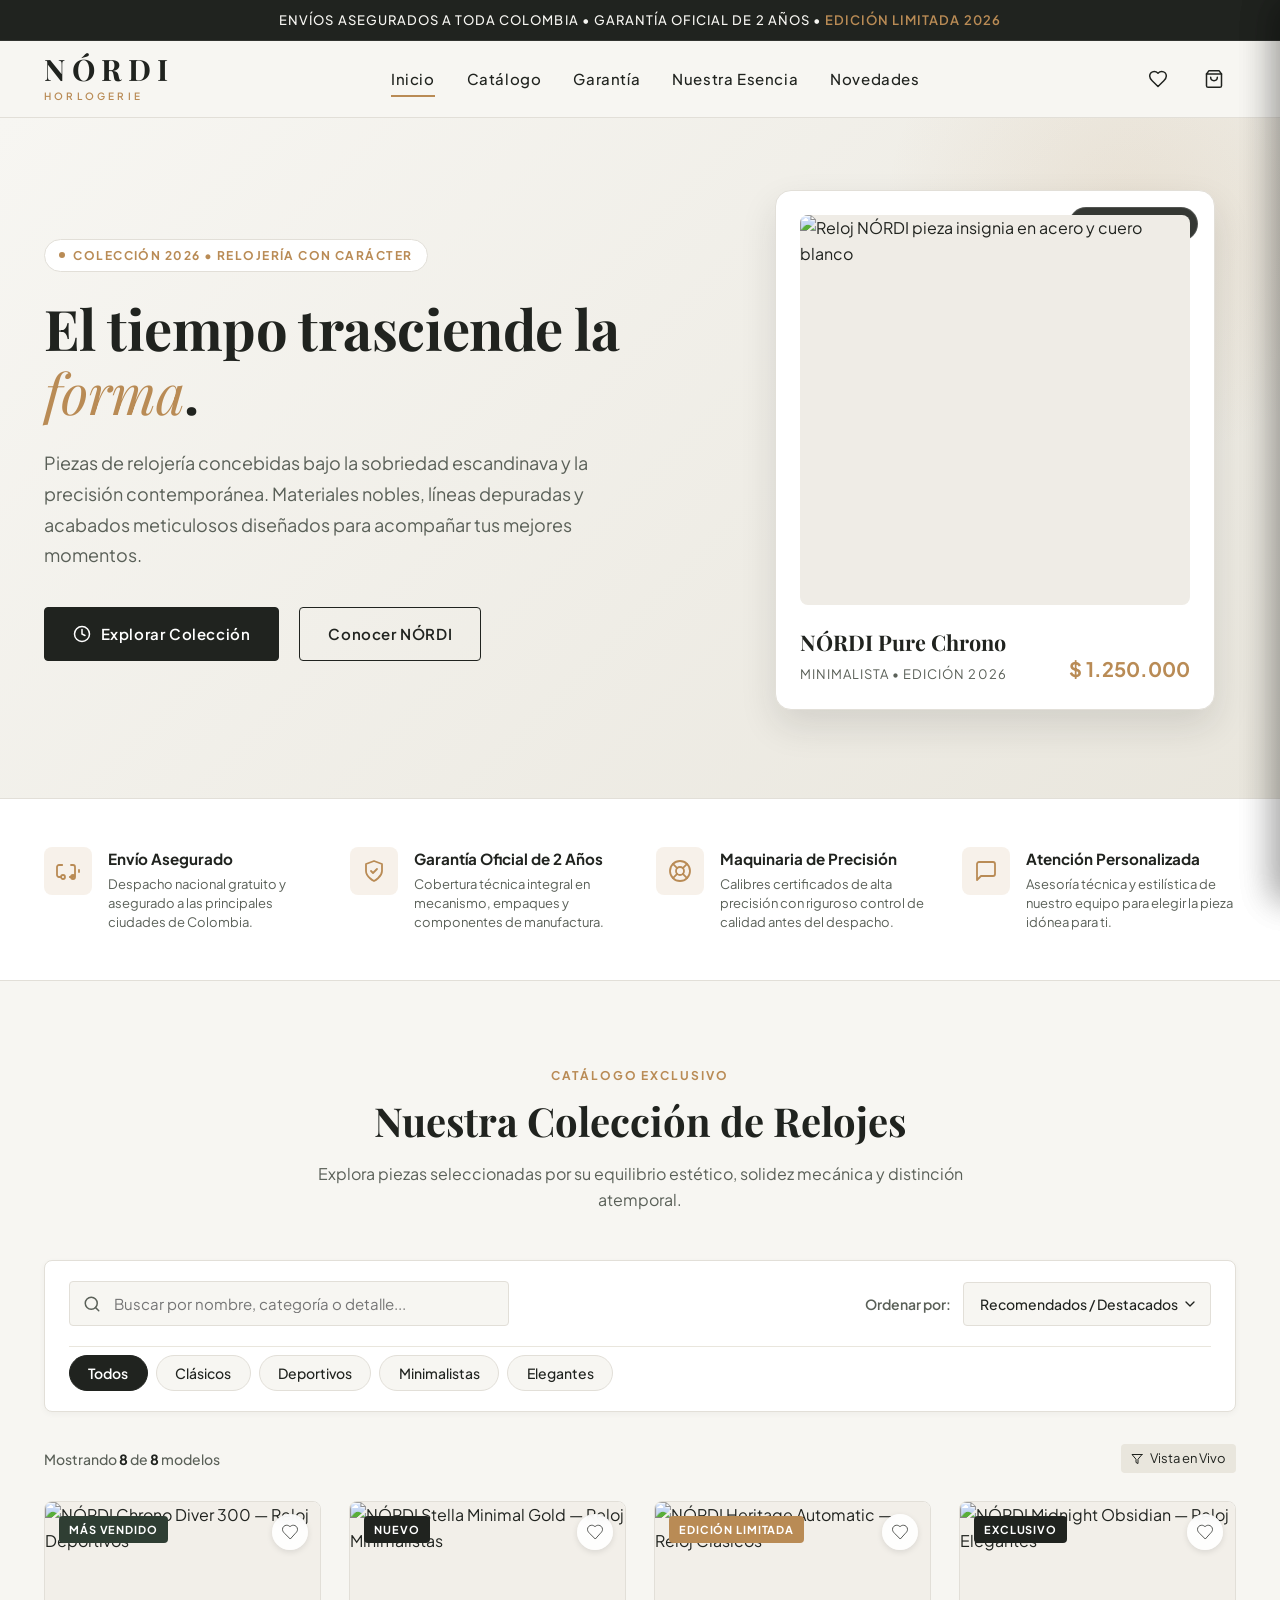
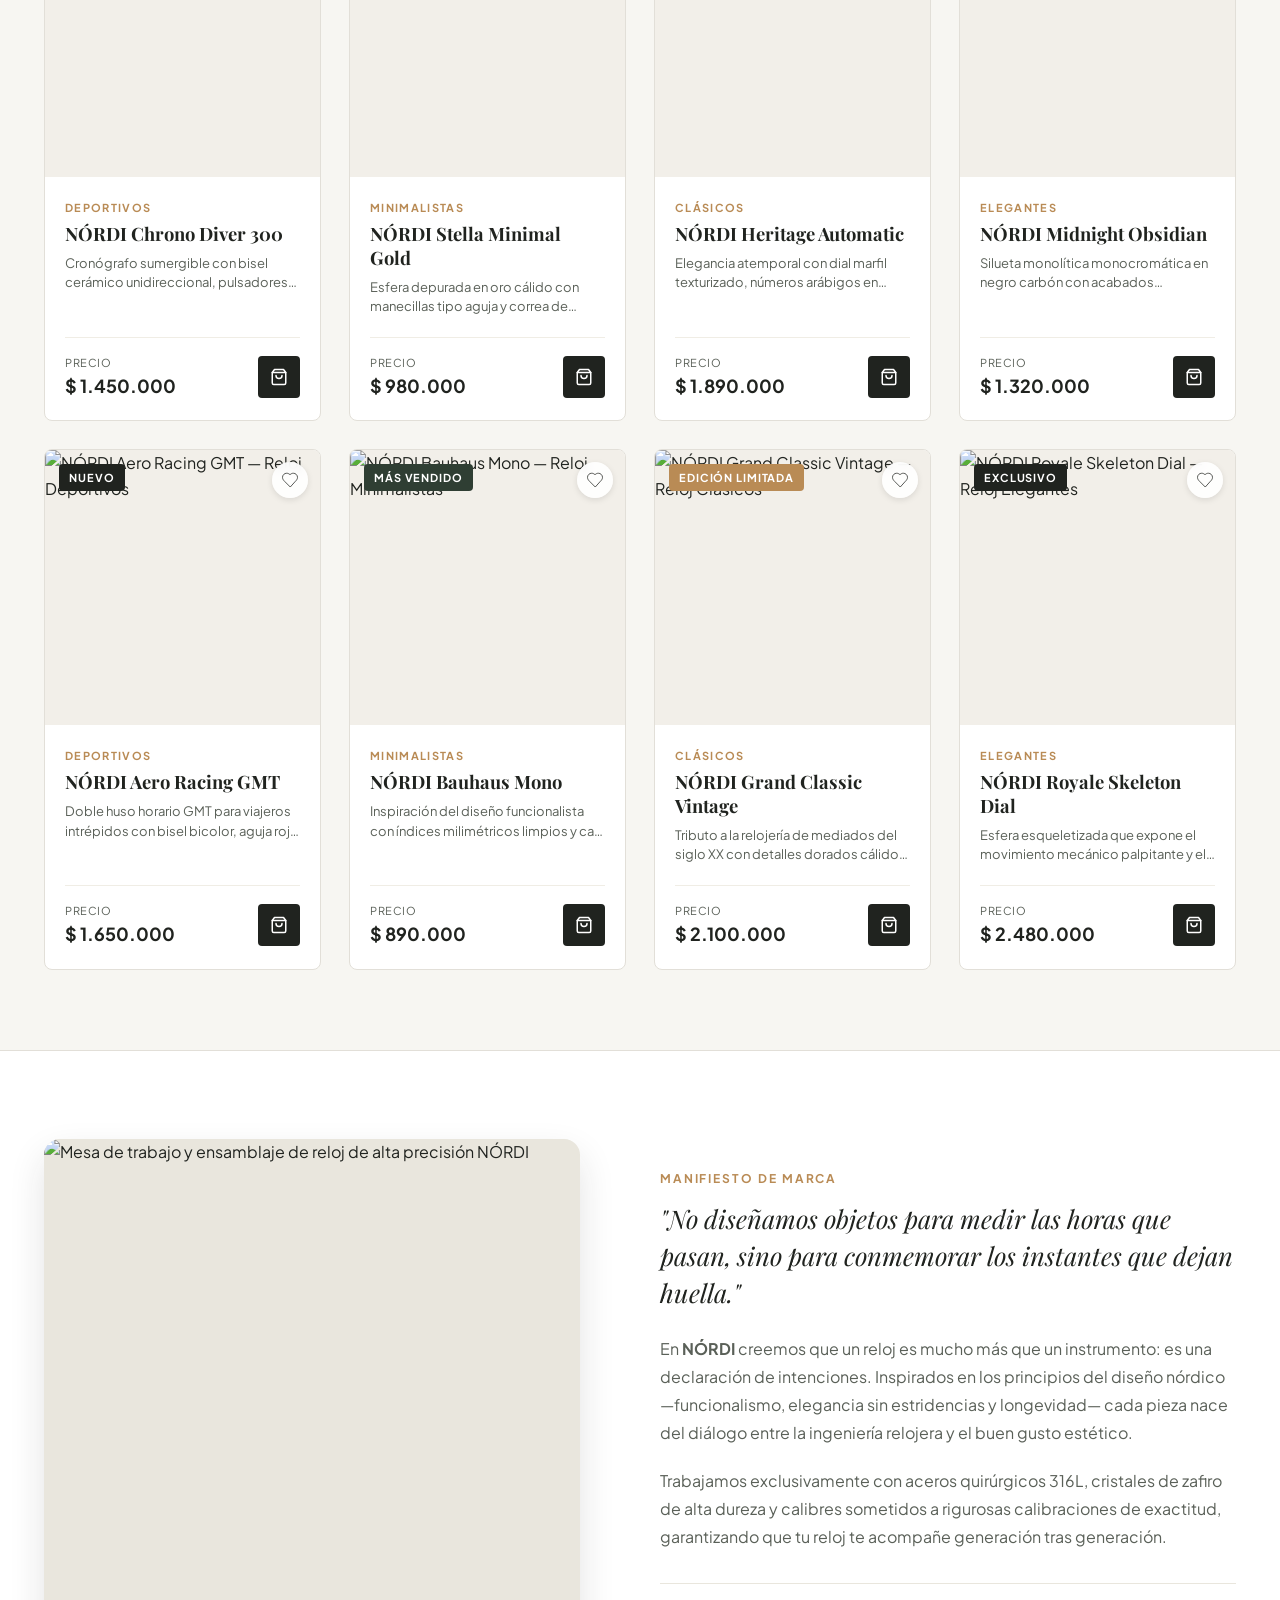
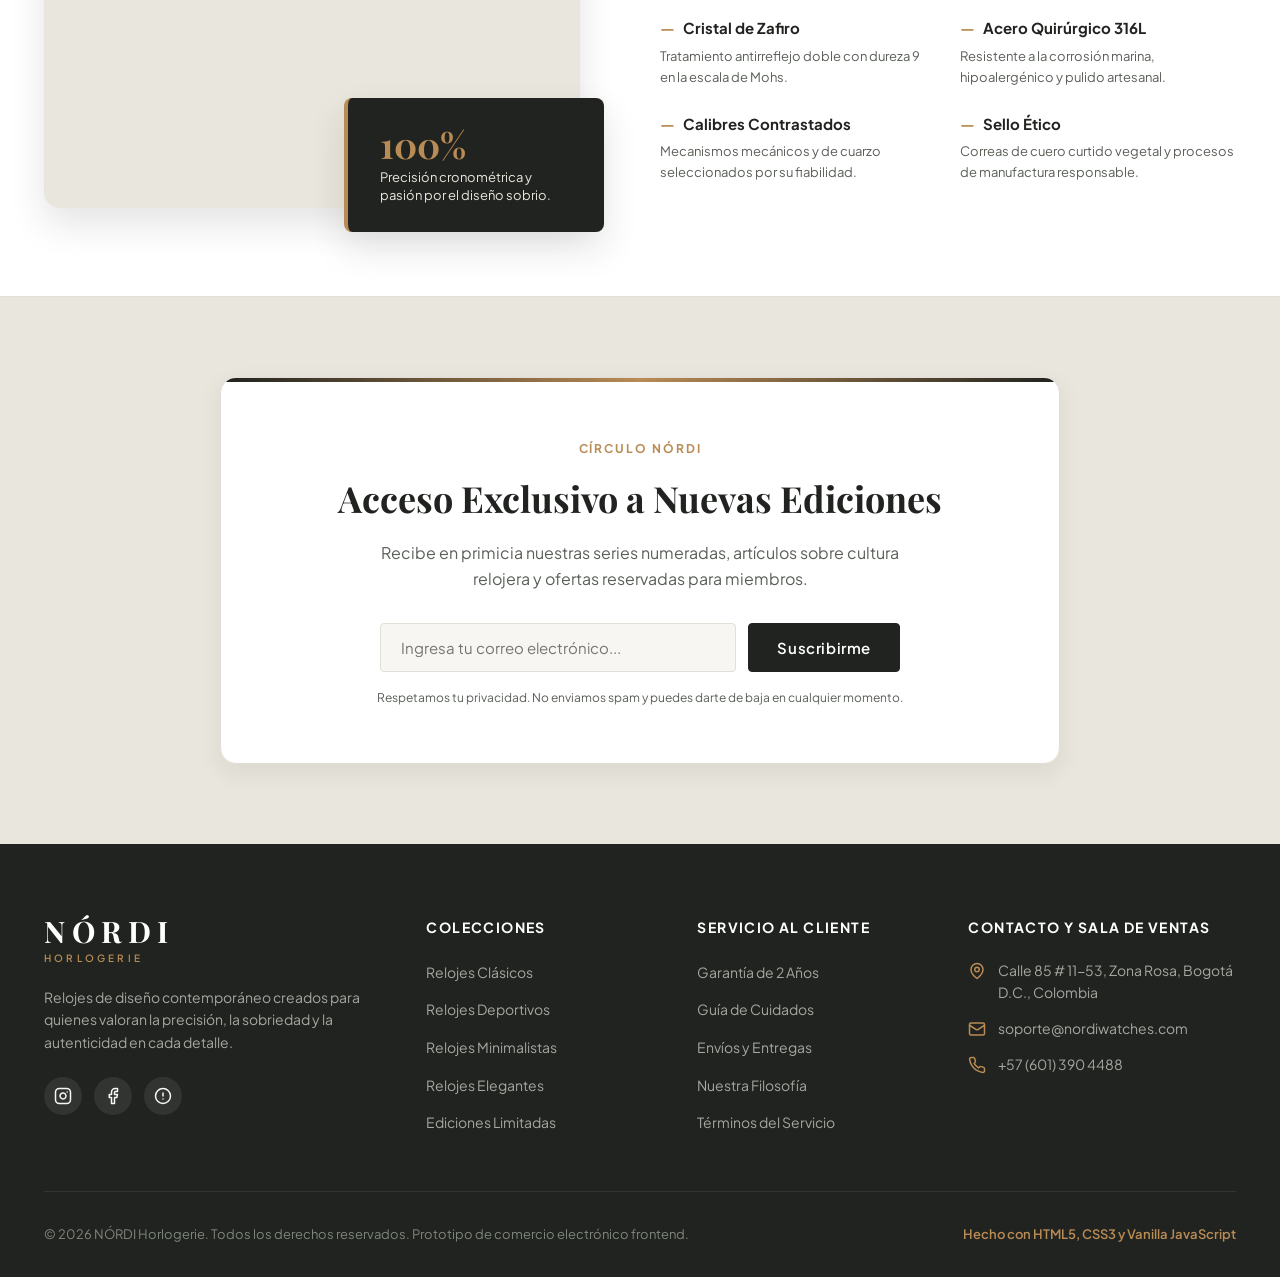
==== nordi_tienda_relojes_frontend.html @ ff694c6b "relojes" ====
﻿<!DOCTYPE html>
<html lang="es">
<head>
  <meta charset="UTF-8" />
  <meta name="viewport" content="width=device-width, initial-scale=1.0" />
  <title>NÓRDI — Relojes con carácter | Tienda Oficial</title>
  <meta name="description" content="NÓRDI es una tienda virtual de relojería minimalista y contemporánea. Descubre colecciones de relojes clásicos, deportivos, minimalistas y elegantes con envío asegurado a toda Colombia." />
  
  <!-- Favicon SVG con monograma NÓRDI -->
  <link rel="icon" type="image/svg+xml" href="data:image/svg+xml,<svg xmlns='http://www.w3.org/2000/svg' viewBox='0 0 100 100'><circle cx='50' cy='50' r='48' fill='%2320231F'/><text x='50' y='64' font-family='serif' font-size='42' fill='%23B98B55' text-anchor='middle' font-weight='bold'>N</text></svg>" />

  <!-- Tipografías de alta gama (Playfair Display + Plus Jakarta Sans) -->
  <link rel="preconnect" href="https://fonts.googleapis.com" />
  <link rel="preconnect" href="https://fonts.gstatic.com" crossorigin />
  <link href="https://fonts.googleapis.com/css2?family=Playfair+Display:ital,wght@0,500;0,600;0,700;1,400;1,600&family=Plus+Jakarta+Sans:wght@400;500;600;700&display=swap" rel="stylesheet" />

  <!-- Hoja de estilos del proyecto -->
  <style>
/* ==========================================================================
   NÓRDI — Tienda Virtual de Relojes
   Hoja de estilos principal (Vanilla CSS)
   Identidad visual: Carbón (#20231F), Marfil (#F7F6F2), Dorado cálido (#B98B55),
                     Arena (#E9E6DD), Blanco (#FFFFFF)
   ========================================================================== */

/* --------------------------------------------------------------------------
   1. VARIABLES Y SISTEMA DE DISEÑO
   -------------------------------------------------------------------------- */
:root {
  --color-carbon: #20231F;
  --color-carbon-rgb: 32, 35, 31;
  --color-carbon-light: #2E332C;
  --color-carbon-muted: #5A6058;
  --color-marfil: #F7F6F2;
  --color-dorado: #B98B55;
  --color-dorado-rgb: 185, 139, 85;
  --color-dorado-hover: #A27743;
  --color-dorado-soft: rgba(185, 139, 85, 0.12);
  --color-arena: #E9E6DD;
  --color-arena-soft: #F0EDE5;
  --color-blanco: #FFFFFF;
  --color-borde: #E2DFD8;
  --color-error: #B84743;
  --color-exito: #3D7C55;

  --font-serif: 'Playfair Display', 'Cormorant Garamond', Georgia, serif;
  --font-sans: 'Plus Jakarta Sans', -apple-system, BlinkMacSystemFont, 'Segoe UI', Roboto, sans-serif;

  --radius-sm: 4px;
  --radius-md: 8px;
  --radius-lg: 16px;
  --radius-full: 9999px;

  --shadow-sm: 0 2px 6px rgba(32, 35, 31, 0.04);
  --shadow-md: 0 8px 24px rgba(32, 35, 31, 0.08);
  --shadow-lg: 0 16px 36px rgba(32, 35, 31, 0.12);
  --shadow-card-hover: 0 18px 40px rgba(32, 35, 31, 0.14);

  --transition-fast: 0.2s cubic-bezier(0.4, 0, 0.2, 1);
  --transition-normal: 0.35s cubic-bezier(0.4, 0, 0.2, 1);
  --transition-slow: 0.5s cubic-bezier(0.16, 1, 0.3, 1);

  --container-max: 1240px;
  --header-height: 76px;
}

/* --------------------------------------------------------------------------
   2. RESET Y ESTILOS BASE
   -------------------------------------------------------------------------- */
*, *::before, *::after {
  box-sizing: border-box;
  margin: 0;
  padding: 0;
}

html {
  font-size: 16px;
  scroll-behavior: smooth;
  -webkit-font-smoothing: antialiased;
  -moz-osx-font-smoothing: grayscale;
}

body {
  font-family: var(--font-sans);
  background-color: var(--color-marfil);
  color: var(--color-carbon);
  line-height: 1.6;
  min-height: 100vh;
  display: flex;
  flex-direction: column;
  overflow-x: hidden;
}

img {
  max-width: 100%;
  height: auto;
  display: block;
}

button, input, select, textarea {
  font-family: inherit;
  font-size: inherit;
  color: inherit;
}

button {
  cursor: pointer;
  border: none;
  background: none;
  transition: var(--transition-fast);
}

a {
  color: inherit;
  text-decoration: none;
  transition: var(--transition-fast);
}

ul, ol {
  list-style: none;
}

:focus-visible {
  outline: 2px solid var(--color-dorado);
  outline-offset: 3px;
}

.container {
  width: 100%;
  max-width: var(--container-max);
  margin-left: auto;
  margin-right: auto;
  padding-left: 1.5rem;
  padding-right: 1.5rem;
}

/* --------------------------------------------------------------------------
   3. BARRA SUPERIOR Y NAVEGACIÓN
   -------------------------------------------------------------------------- */
.announcement-bar {
  background-color: var(--color-carbon);
  color: var(--color-marfil);
  font-size: 0.8125rem;
  letter-spacing: 0.08em;
  text-transform: uppercase;
  padding: 0.6rem 1rem;
  text-align: center;
  font-weight: 500;
  border-bottom: 1px solid rgba(255, 255, 255, 0.08);
}

.announcement-bar .highlight {
  color: var(--color-dorado);
  font-weight: 600;
}

.site-header {
  position: sticky;
  top: 0;
  z-index: 100;
  background-color: rgba(247, 246, 242, 0.94);
  backdrop-filter: blur(12px);
  -webkit-backdrop-filter: blur(12px);
  border-bottom: 1px solid var(--color-borde);
  transition: var(--transition-normal);
}

.site-header.is-scrolled {
  background-color: rgba(247, 246, 242, 0.98);
  box-shadow: var(--shadow-sm);
}

.nav-container {
  display: flex;
  align-items: center;
  justify-content: space-between;
  height: var(--header-height);
}

/* Brand Logo */
.brand-logo {
  display: flex;
  flex-direction: column;
  align-items: flex-start;
  text-decoration: none;
}

.brand-logo .logo-main {
  font-family: var(--font-serif);
  font-size: 1.85rem;
  font-weight: 700;
  letter-spacing: 0.22em;
  color: var(--color-carbon);
  line-height: 1;
}

.brand-logo .logo-sub {
  font-family: var(--font-sans);
  font-size: 0.625rem;
  font-weight: 600;
  letter-spacing: 0.32em;
  text-transform: uppercase;
  color: var(--color-dorado);
  margin-top: 4px;
}

/* Main Navigation */
.main-nav {
  display: flex;
  align-items: center;
  gap: 2rem;
}

.nav-link {
  font-size: 0.9375rem;
  font-weight: 500;
  letter-spacing: 0.04em;
  color: var(--color-carbon);
  position: relative;
  padding: 0.4rem 0;
}

.nav-link::after {
  content: '';
  position: absolute;
  bottom: 0;
  left: 0;
  width: 0%;
  height: 2px;
  background-color: var(--color-dorado);
  transition: width var(--transition-fast);
}

.nav-link:hover {
  color: var(--color-dorado-hover);
}

.nav-link:hover::after,
.nav-link.is-active::after {
  width: 100%;
}

/* Header Actions */
.header-actions {
  display: flex;
  align-items: center;
  gap: 0.75rem;
}

.action-btn {
  position: relative;
  width: 44px;
  height: 44px;
  border-radius: var(--radius-full);
  display: inline-flex;
  align-items: center;
  justify-content: center;
  color: var(--color-carbon);
  background-color: transparent;
  transition: var(--transition-fast);
}

.action-btn:hover {
  background-color: var(--color-arena);
  color: var(--color-dorado-hover);
}

.action-btn svg {
  width: 20px;
  height: 20px;
  stroke-width: 1.8;
}

.badge-counter {
  position: absolute;
  top: 4px;
  right: 4px;
  background-color: var(--color-dorado);
  color: var(--color-blanco);
  font-size: 0.6875rem;
  font-weight: 700;
  min-width: 18px;
  height: 18px;
  padding: 0 4px;
  border-radius: var(--radius-full);
  display: flex;
  align-items: center;
  justify-content: center;
  box-shadow: 0 2px 4px rgba(0, 0, 0, 0.2);
  transition: transform var(--transition-fast);
}

.badge-counter.bounce {
  transform: scale(1.3);
}

.badge-counter.hidden {
  display: none;
}

.menu-toggle {
  display: none;
}

/* --------------------------------------------------------------------------
   4. HERO SECTION
   -------------------------------------------------------------------------- */
.hero-section {
  position: relative;
  padding: 4.5rem 0 5.5rem;
  background: linear-gradient(135deg, var(--color-marfil) 0%, var(--color-arena) 100%);
  overflow: hidden;
  border-bottom: 1px solid var(--color-borde);
}

.hero-section::before {
  content: '';
  position: absolute;
  top: -150px;
  right: -100px;
  width: 500px;
  height: 500px;
  background: radial-gradient(circle, rgba(185, 139, 85, 0.12) 0%, transparent 70%);
  border-radius: 50%;
  pointer-events: none;
}

.hero-grid {
  display: grid;
  grid-template-columns: 1.15fr 0.85fr;
  align-items: center;
  gap: 3.5rem;
}

.hero-content {
  max-width: 620px;
}

.hero-eyebrow {
  display: inline-flex;
  align-items: center;
  gap: 0.5rem;
  padding: 0.35rem 0.9rem;
  background-color: var(--color-blanco);
  border: 1px solid var(--color-borde);
  border-radius: var(--radius-full);
  font-size: 0.75rem;
  font-weight: 700;
  text-transform: uppercase;
  letter-spacing: 0.12em;
  color: var(--color-dorado);
  margin-bottom: 1.5rem;
}

.hero-eyebrow::before {
  content: '';
  width: 6px;
  height: 6px;
  background-color: var(--color-dorado);
  border-radius: 50%;
}

.hero-title {
  font-family: var(--font-serif);
  font-size: 3.5rem;
  line-height: 1.15;
  font-weight: 700;
  color: var(--color-carbon);
  margin-bottom: 1.5rem;
  letter-spacing: -0.01em;
}

.hero-title em {
  font-style: italic;
  font-weight: 400;
  color: var(--color-dorado);
}

.hero-description {
  font-size: 1.125rem;
  line-height: 1.7;
  color: var(--color-carbon-muted);
  margin-bottom: 2.25rem;
}

.hero-actions {
  display: flex;
  flex-wrap: wrap;
  align-items: center;
  gap: 1.25rem;
}

/* Hero Showcase Card */
.hero-visual {
  position: relative;
  display: flex;
  justify-content: center;
  align-items: center;
}

.hero-card {
  position: relative;
  background: var(--color-blanco);
  border: 1px solid var(--color-borde);
  border-radius: var(--radius-lg);
  padding: 1.5rem;
  box-shadow: var(--shadow-lg);
  width: 100%;
  max-width: 440px;
  transition: transform var(--transition-slow);
}

.hero-card:hover {
  transform: translateY(-6px);
}

.hero-img-wrap {
  position: relative;
  border-radius: var(--radius-md);
  overflow: hidden;
  background-color: #EFECE6;
  aspect-ratio: 1 / 1;
}

.hero-img-wrap img {
  width: 100%;
  height: 100%;
  object-fit: cover;
  transition: transform var(--transition-slow);
}

.hero-card:hover .hero-img-wrap img {
  transform: scale(1.05);
}

.hero-card-meta {
  margin-top: 1.25rem;
  display: flex;
  justify-content: space-between;
  align-items: flex-end;
}

.hero-card-title {
  font-family: var(--font-serif);
  font-size: 1.35rem;
  font-weight: 700;
  color: var(--color-carbon);
}

.hero-card-subtitle {
  font-size: 0.8125rem;
  color: var(--color-carbon-muted);
  text-transform: uppercase;
  letter-spacing: 0.08em;
}

.hero-card-price {
  font-family: var(--font-sans);
  font-size: 1.25rem;
  font-weight: 700;
  color: var(--color-dorado);
}

.hero-floating-badge {
  position: absolute;
  top: 1rem;
  right: 1rem;
  background: rgba(32, 35, 31, 0.9);
  backdrop-filter: blur(8px);
  color: var(--color-marfil);
  font-size: 0.75rem;
  font-weight: 600;
  letter-spacing: 0.08em;
  text-transform: uppercase;
  padding: 0.4rem 0.8rem;
  border-radius: var(--radius-full);
  border: 1px solid rgba(255, 255, 255, 0.15);
}

/* --------------------------------------------------------------------------
   5. BOTONES GLOBALES
   -------------------------------------------------------------------------- */
.btn {
  display: inline-flex;
  align-items: center;
  justify-content: center;
  gap: 0.6rem;
  padding: 0.875rem 1.75rem;
  font-size: 0.9375rem;
  font-weight: 600;
  letter-spacing: 0.04em;
  border-radius: var(--radius-sm);
  transition: all var(--transition-fast);
  cursor: pointer;
  text-align: center;
}

.btn-primary {
  background-color: var(--color-carbon);
  color: var(--color-blanco);
  border: 1px solid var(--color-carbon);
}

.btn-primary:hover {
  background-color: var(--color-dorado);
  border-color: var(--color-dorado);
  color: var(--color-blanco);
  box-shadow: 0 4px 14px rgba(185, 139, 85, 0.35);
  transform: translateY(-2px);
}

.btn-secondary {
  background-color: transparent;
  color: var(--color-carbon);
  border: 1px solid var(--color-carbon);
}

.btn-secondary:hover {
  background-color: var(--color-carbon);
  color: var(--color-blanco);
  transform: translateY(-2px);
}

.btn-gold {
  background-color: var(--color-dorado);
  color: var(--color-blanco);
  border: 1px solid var(--color-dorado);
}

.btn-gold:hover {
  background-color: var(--color-dorado-hover);
  border-color: var(--color-dorado-hover);
  box-shadow: 0 4px 14px rgba(185, 139, 85, 0.4);
}

.btn-block {
  width: 100%;
}

.btn svg {
  width: 18px;
  height: 18px;
}

/* --------------------------------------------------------------------------
   6. BLOQUE DE BENEFICIOS
   -------------------------------------------------------------------------- */
.benefits-section {
  padding: 3rem 0;
  background-color: var(--color-blanco);
  border-bottom: 1px solid var(--color-borde);
}

.benefits-grid {
  display: grid;
  grid-template-columns: repeat(4, 1fr);
  gap: 2rem;
}

.benefit-card {
  display: flex;
  align-items: flex-start;
  gap: 1rem;
}

.benefit-icon {
  flex-shrink: 0;
  width: 48px;
  height: 48px;
  border-radius: var(--radius-md);
  background-color: var(--color-dorado-soft);
  color: var(--color-dorado);
  display: flex;
  align-items: center;
  justify-content: center;
}

.benefit-icon svg {
  width: 24px;
  height: 24px;
  stroke-width: 1.8;
}

.benefit-title {
  font-family: var(--font-sans);
  font-size: 0.95rem;
  font-weight: 700;
  color: var(--color-carbon);
  margin-bottom: 0.25rem;
}

.benefit-desc {
  font-size: 0.8125rem;
  color: var(--color-carbon-muted);
  line-height: 1.45;
}

/* --------------------------------------------------------------------------
   7. CATÁLOGO DE PRODUCTOS (SECCIÓN PRINCIPAL)
   -------------------------------------------------------------------------- */
.catalog-section {
  padding: 5rem 0;
  background-color: var(--color-marfil);
}

.section-header {
  text-align: center;
  max-width: 700px;
  margin: 0 auto 3rem;
}

.section-tag {
  display: inline-block;
  font-size: 0.75rem;
  font-weight: 700;
  text-transform: uppercase;
  letter-spacing: 0.16em;
  color: var(--color-dorado);
  margin-bottom: 0.75rem;
}

.section-title {
  font-family: var(--font-serif);
  font-size: 2.5rem;
  font-weight: 700;
  color: var(--color-carbon);
  line-height: 1.2;
  margin-bottom: 1rem;
}

.section-subtitle {
  font-size: 1rem;
  color: var(--color-carbon-muted);
}

/* Toolbar de Búsqueda, Filtros y Orden */
.catalog-toolbar {
  background-color: var(--color-blanco);
  border: 1px solid var(--color-borde);
  border-radius: var(--radius-md);
  padding: 1.25rem 1.5rem;
  margin-bottom: 2rem;
  box-shadow: var(--shadow-sm);
  display: flex;
  flex-direction: column;
  gap: 1.25rem;
}

.toolbar-primary {
  display: flex;
  flex-wrap: wrap;
  align-items: center;
  justify-content: space-between;
  gap: 1rem;
}

/* Search bar */
.search-wrapper {
  position: relative;
  flex: 1;
  min-width: 260px;
  max-width: 440px;
}

.search-input {
  width: 100%;
  padding: 0.75rem 2.75rem 0.75rem 2.75rem;
  border: 1px solid var(--color-borde);
  border-radius: var(--radius-sm);
  background-color: var(--color-marfil);
  font-size: 0.9375rem;
  color: var(--color-carbon);
  transition: var(--transition-fast);
}

.search-input:focus {
  background-color: var(--color-blanco);
  border-color: var(--color-dorado);
  outline: none;
  box-shadow: 0 0 0 3px rgba(185, 139, 85, 0.15);
}

.search-icon {
  position: absolute;
  left: 0.9rem;
  top: 50%;
  transform: translateY(-50%);
  color: var(--color-carbon-muted);
  pointer-events: none;
  display: flex;
}

.search-icon svg {
  width: 18px;
  height: 18px;
}

.clear-search-btn {
  position: absolute;
  right: 0.75rem;
  top: 50%;
  transform: translateY(-50%);
  color: var(--color-carbon-muted);
  padding: 4px;
  border-radius: var(--radius-full);
  display: none;
}

.clear-search-btn:hover {
  color: var(--color-carbon);
  background-color: var(--color-arena);
}

.clear-search-btn svg {
  width: 16px;
  height: 16px;
}

/* Sort dropdown */
.sort-wrapper {
  display: flex;
  align-items: center;
  gap: 0.75rem;
}

.sort-label {
  font-size: 0.875rem;
  font-weight: 600;
  color: var(--color-carbon-muted);
  white-space: nowrap;
}

.sort-select {
  padding: 0.75rem 2rem 0.75rem 1rem;
  border: 1px solid var(--color-borde);
  border-radius: var(--radius-sm);
  background-color: var(--color-marfil);
  font-size: 0.875rem;
  font-weight: 500;
  color: var(--color-carbon);
  cursor: pointer;
  appearance: none;
  background-image: url("data:image/svg+xml,%3Csvg xmlns='http://www.w3.org/2000/svg' width='16' height='16' viewBox='0 0 24 24' fill='none' stroke='%2320231F' stroke-width='2' stroke-linecap='round' stroke-linejoin='round'%3E%3Cpath d='m6 9 6 6 6-6'/%3E%3C/svg%3E");
  background-repeat: no-repeat;
  background-position: right 0.75rem center;
  transition: var(--transition-fast);
}

.sort-select:focus {
  border-color: var(--color-dorado);
  outline: none;
  background-color: var(--color-blanco);
}

/* Category filter tabs */
.category-filters {
  display: flex;
  flex-wrap: wrap;
  align-items: center;
  gap: 0.5rem;
  padding-top: 0.5rem;
  border-top: 1px solid var(--color-arena);
}

.filter-btn {
  padding: 0.5rem 1.15rem;
  font-size: 0.875rem;
  font-weight: 500;
  border-radius: var(--radius-full);
  border: 1px solid var(--color-borde);
  background-color: var(--color-marfil);
  color: var(--color-carbon);
  transition: var(--transition-fast);
}

.filter-btn:hover {
  border-color: var(--color-dorado);
  color: var(--color-dorado-hover);
  background-color: var(--color-blanco);
}

.filter-btn.is-active {
  background-color: var(--color-carbon);
  color: var(--color-blanco);
  border-color: var(--color-carbon);
  font-weight: 600;
}

/* Results status bar */
.results-info-bar {
  display: flex;
  justify-content: space-between;
  align-items: center;
  margin-bottom: 1.75rem;
  font-size: 0.875rem;
  color: var(--color-carbon-muted);
}

.results-count {
  font-weight: 500;
}

.results-count strong {
  color: var(--color-carbon);
  font-weight: 700;
}

.active-filter-badge {
  display: inline-flex;
  align-items: center;
  gap: 0.4rem;
  background-color: var(--color-arena);
  color: var(--color-carbon);
  padding: 0.25rem 0.65rem;
  border-radius: var(--radius-sm);
  font-size: 0.8125rem;
}

/* Product Grid */
.products-grid {
  display: grid;
  grid-template-columns: repeat(4, 1fr);
  gap: 1.75rem;
}

/* Product Card */
.product-card {
  background-color: var(--color-blanco);
  border: 1px solid var(--color-borde);
  border-radius: var(--radius-md);
  overflow: hidden;
  display: flex;
  flex-direction: column;
  position: relative;
  transition: transform var(--transition-normal), box-shadow var(--transition-normal), border-color var(--transition-normal);
}

.product-card:hover {
  transform: translateY(-6px);
  box-shadow: var(--shadow-card-hover);
  border-color: rgba(185, 139, 85, 0.4);
}

.card-img-container {
  position: relative;
  aspect-ratio: 1 / 1;
  background-color: #F2EFE9;
  overflow: hidden;
}

.card-img {
  width: 100%;
  height: 100%;
  object-fit: cover;
  transition: transform var(--transition-slow);
}

.product-card:hover .card-img {
  transform: scale(1.08);
}

/* Commercial Badge */
.card-badge {
  position: absolute;
  top: 0.85rem;
  left: 0.85rem;
  background-color: var(--color-carbon);
  color: var(--color-blanco);
  font-size: 0.6875rem;
  font-weight: 700;
  letter-spacing: 0.08em;
  text-transform: uppercase;
  padding: 0.3rem 0.65rem;
  border-radius: var(--radius-sm);
  z-index: 2;
}

.card-badge.badge-limited {
  background-color: var(--color-dorado);
}

.card-badge.badge-best {
  background-color: #2F3E33;
}

/* Favorite Button */
.fav-btn {
  position: absolute;
  top: 0.75rem;
  right: 0.75rem;
  width: 36px;
  height: 36px;
  border-radius: var(--radius-full);
  background-color: rgba(255, 255, 255, 0.9);
  backdrop-filter: blur(4px);
  display: flex;
  align-items: center;
  justify-content: center;
  color: var(--color-carbon);
  z-index: 2;
  box-shadow: 0 2px 6px rgba(0, 0, 0, 0.1);
  transition: all var(--transition-fast);
}

.fav-btn:hover {
  transform: scale(1.12);
  background-color: var(--color-blanco);
  color: var(--color-error);
}

.fav-btn svg {
  width: 18px;
  height: 18px;
  transition: transform var(--transition-fast), fill var(--transition-fast);
}

.fav-btn.is-favorite {
  color: var(--color-error);
}

.fav-btn.is-favorite svg {
  fill: var(--color-error);
  stroke: var(--color-error);
  animation: heartPulse 0.35s ease-out;
}

@keyframes heartPulse {
  0% { transform: scale(1); }
  50% { transform: scale(1.3); }
  100% { transform: scale(1); }
}

/* Quick View Overlay Button */
.quick-view-btn {
  position: absolute;
  bottom: 0.85rem;
  left: 50%;
  transform: translateX(-50%) translateY(20px);
  opacity: 0;
  background-color: rgba(32, 35, 31, 0.92);
  color: var(--color-blanco);
  font-size: 0.75rem;
  font-weight: 600;
  text-transform: uppercase;
  letter-spacing: 0.08em;
  padding: 0.5rem 1rem;
  border-radius: var(--radius-full);
  display: flex;
  align-items: center;
  gap: 0.4rem;
  white-space: nowrap;
  backdrop-filter: blur(4px);
  transition: all var(--transition-fast);
  z-index: 3;
}

.product-card:hover .quick-view-btn {
  transform: translateX(-50%) translateY(0);
  opacity: 1;
}

.quick-view-btn:hover {
  background-color: var(--color-dorado);
}

.quick-view-btn svg {
  width: 14px;
  height: 14px;
}

/* Card Body */
.card-body {
  padding: 1.35rem 1.25rem 1.25rem;
  display: flex;
  flex-direction: column;
  flex-grow: 1;
}

.card-category {
  font-size: 0.6875rem;
  font-weight: 700;
  text-transform: uppercase;
  letter-spacing: 0.12em;
  color: var(--color-dorado);
  margin-bottom: 0.35rem;
}

.card-title {
  font-family: var(--font-serif);
  font-size: 1.15rem;
  font-weight: 700;
  color: var(--color-carbon);
  line-height: 1.3;
  margin-bottom: 0.5rem;
}

.card-desc {
  font-size: 0.8125rem;
  color: var(--color-carbon-muted);
  line-height: 1.5;
  margin-bottom: 1.25rem;
  display: -webkit-box;
  -webkit-line-clamp: 2;
  -webkit-box-orient: vertical;
  overflow: hidden;
  min-height: 2.45rem;
}

.card-footer {
  margin-top: auto;
  display: flex;
  align-items: center;
  justify-content: space-between;
  gap: 0.75rem;
  padding-top: 1rem;
  border-top: 1px solid var(--color-arena-soft);
}

.card-price-wrap {
  display: flex;
  flex-direction: column;
}

.price-label {
  font-size: 0.6875rem;
  text-transform: uppercase;
  letter-spacing: 0.05em;
  color: var(--color-carbon-muted);
}

.card-price {
  font-family: var(--font-sans);
  font-size: 1.125rem;
  font-weight: 700;
  color: var(--color-carbon);
}

.add-cart-btn {
  width: 42px;
  height: 42px;
  border-radius: var(--radius-sm);
  background-color: var(--color-carbon);
  color: var(--color-blanco);
  display: flex;
  align-items: center;
  justify-content: center;
  flex-shrink: 0;
  transition: all var(--transition-fast);
}

.add-cart-btn:hover {
  background-color: var(--color-dorado);
  box-shadow: 0 4px 10px rgba(185, 139, 85, 0.3);
  transform: translateY(-2px);
}

.add-cart-btn svg {
  width: 18px;
  height: 18px;
}

/* Empty State */
.catalog-empty {
  text-align: center;
  padding: 4rem 2rem;
  background-color: var(--color-blanco);
  border: 1px dashed var(--color-borde);
  border-radius: var(--radius-md);
  margin: 1rem 0;
  display: none;
}

.catalog-empty.is-visible {
  display: block;
}

.empty-icon {
  width: 64px;
  height: 64px;
  margin: 0 auto 1.25rem;
  color: var(--color-carbon-muted);
  background-color: var(--color-marfil);
  border-radius: 50%;
  display: flex;
  align-items: center;
  justify-content: center;
}

.empty-icon svg {
  width: 32px;
  height: 32px;
}

.empty-title {
  font-family: var(--font-serif);
  font-size: 1.5rem;
  font-weight: 700;
  color: var(--color-carbon);
  margin-bottom: 0.5rem;
}

.empty-text {
  font-size: 0.9375rem;
  color: var(--color-carbon-muted);
  max-width: 400px;
  margin: 0 auto 1.5rem;
}

/* --------------------------------------------------------------------------
   8. SECCIÓN EDITORIAL / SOBRE NOSOTROS
   -------------------------------------------------------------------------- */
.editorial-section {
  padding: 5.5rem 0;
  background-color: var(--color-blanco);
  border-top: 1px solid var(--color-borde);
  border-bottom: 1px solid var(--color-borde);
}

.editorial-grid {
  display: grid;
  grid-template-columns: 0.95fr 1.05fr;
  align-items: center;
  gap: 4rem;
}

.editorial-visual {
  position: relative;
}

.editorial-img-box {
  position: relative;
  border-radius: var(--radius-lg);
  overflow: hidden;
  box-shadow: var(--shadow-lg);
  aspect-ratio: 4 / 5;
  background-color: var(--color-arena);
}

.editorial-img-box img {
  width: 100%;
  height: 100%;
  object-fit: cover;
}

.editorial-badge {
  position: absolute;
  bottom: -1.5rem;
  right: -1.5rem;
  background: var(--color-carbon);
  color: var(--color-marfil);
  padding: 1.75rem 2rem;
  border-radius: var(--radius-md);
  box-shadow: var(--shadow-lg);
  max-width: 260px;
  border-left: 4px solid var(--color-dorado);
}

.editorial-badge-number {
  font-family: var(--font-serif);
  font-size: 2.25rem;
  font-weight: 700;
  line-height: 1;
  color: var(--color-dorado);
}

.editorial-badge-text {
  font-size: 0.8125rem;
  margin-top: 0.4rem;
  color: var(--color-arena);
  line-height: 1.4;
}

.editorial-content {
  padding-left: 1rem;
}

.editorial-quote {
  font-family: var(--font-serif);
  font-size: 1.6rem;
  font-style: italic;
  color: var(--color-carbon);
  line-height: 1.45;
  margin-bottom: 1.5rem;
  position: relative;
}

.editorial-body {
  font-size: 1rem;
  color: var(--color-carbon-muted);
  line-height: 1.75;
  margin-bottom: 1.25rem;
}

.editorial-pillars {
  display: grid;
  grid-template-columns: 1fr 1fr;
  gap: 1.5rem;
  margin-top: 2rem;
  padding-top: 2rem;
  border-top: 1px solid var(--color-arena);
}

.pillar-item h4 {
  font-family: var(--font-sans);
  font-size: 0.9375rem;
  font-weight: 700;
  color: var(--color-carbon);
  margin-bottom: 0.35rem;
  display: flex;
  align-items: center;
  gap: 0.5rem;
}

.pillar-item h4::before {
  content: '—';
  color: var(--color-dorado);
}

.pillar-item p {
  font-size: 0.8125rem;
  color: var(--color-carbon-muted);
}

/* --------------------------------------------------------------------------
   9. FORMULARIO DE NOVEDADES (NEWSLETTER)
   -------------------------------------------------------------------------- */
.newsletter-section {
  padding: 5rem 0;
  background-color: var(--color-arena);
  position: relative;
}

.newsletter-box {
  background: var(--color-blanco);
  border: 1px solid var(--color-borde);
  border-radius: var(--radius-lg);
  padding: 3.5rem 3rem;
  max-width: 840px;
  margin: 0 auto;
  text-align: center;
  box-shadow: var(--shadow-md);
  position: relative;
  overflow: hidden;
}

.newsletter-box::before {
  content: '';
  position: absolute;
  top: 0;
  left: 0;
  right: 0;
  height: 4px;
  background: linear-gradient(90deg, var(--color-carbon) 0%, var(--color-dorado) 50%, var(--color-carbon) 100%);
}

.newsletter-title {
  font-family: var(--font-serif);
  font-size: 2.25rem;
  font-weight: 700;
  color: var(--color-carbon);
  margin-bottom: 0.75rem;
}

.newsletter-subtitle {
  font-size: 1rem;
  color: var(--color-carbon-muted);
  max-width: 540px;
  margin: 0 auto 2rem;
}

.newsletter-form {
  display: flex;
  gap: 0.75rem;
  max-width: 520px;
  margin: 0 auto 1rem;
}

.newsletter-input {
  flex: 1;
  padding: 0.875rem 1.25rem;
  border: 1px solid var(--color-borde);
  border-radius: var(--radius-sm);
  background-color: var(--color-marfil);
  font-size: 0.9375rem;
  color: var(--color-carbon);
  transition: var(--transition-fast);
}

.newsletter-input:focus {
  outline: none;
  border-color: var(--color-dorado);
  background-color: var(--color-blanco);
  box-shadow: 0 0 0 3px rgba(185, 139, 85, 0.15);
}

.newsletter-disclaimer {
  font-size: 0.75rem;
  color: var(--color-carbon-muted);
}

/* --------------------------------------------------------------------------
   10. PIE DE PÁGINA (FOOTER)
   -------------------------------------------------------------------------- */
.site-footer {
  background-color: var(--color-carbon);
  color: var(--color-marfil);
  padding: 4.5rem 0 2rem;
  margin-top: auto;
}

.footer-grid {
  display: grid;
  grid-template-columns: 1.5fr 1fr 1fr 1.2fr;
  gap: 3rem;
  margin-bottom: 3.5rem;
}

.footer-brand .logo-main {
  color: var(--color-blanco);
}

.footer-bio {
  font-size: 0.875rem;
  color: #A3A8A0;
  margin: 1.25rem 0 1.5rem;
  line-height: 1.6;
}

.footer-social {
  display: flex;
  gap: 0.75rem;
}

.social-link {
  width: 38px;
  height: 38px;
  border-radius: var(--radius-full);
  background-color: rgba(255, 255, 255, 0.08);
  color: var(--color-marfil);
  display: flex;
  align-items: center;
  justify-content: center;
  transition: var(--transition-fast);
}

.social-link:hover {
  background-color: var(--color-dorado);
  color: var(--color-blanco);
  transform: translateY(-2px);
}

.social-link svg {
  width: 18px;
  height: 18px;
}

.footer-heading {
  font-family: var(--font-sans);
  font-size: 0.875rem;
  font-weight: 700;
  text-transform: uppercase;
  letter-spacing: 0.1em;
  color: var(--color-blanco);
  margin-bottom: 1.25rem;
}

.footer-links {
  display: flex;
  flex-direction: column;
  gap: 0.75rem;
}

.footer-links a {
  font-size: 0.875rem;
  color: #A3A8A0;
}

.footer-links a:hover {
  color: var(--color-dorado);
  padding-left: 4px;
}

.footer-contact-item {
  display: flex;
  align-items: flex-start;
  gap: 0.75rem;
  font-size: 0.875rem;
  color: #A3A8A0;
  margin-bottom: 0.85rem;
}

.footer-contact-item svg {
  width: 18px;
  height: 18px;
  color: var(--color-dorado);
  flex-shrink: 0;
  margin-top: 3px;
}

.footer-bottom {
  padding-top: 2rem;
  border-top: 1px solid rgba(255, 255, 255, 0.08);
  display: flex;
  flex-wrap: wrap;
  align-items: center;
  justify-content: space-between;
  gap: 1rem;
  font-size: 0.8125rem;
  color: #7E857B;
}

.footer-bottom-badge {
  color: var(--color-dorado);
  font-weight: 600;
}

/* --------------------------------------------------------------------------
   11. PANEL LATERAL DEL CARRITO (OFFCANVAS DRAWER)
   -------------------------------------------------------------------------- */
.drawer-backdrop {
  position: fixed;
  inset: 0;
  background-color: rgba(32, 35, 31, 0.6);
  backdrop-filter: blur(4px);
  -webkit-backdrop-filter: blur(4px);
  z-index: 1000;
  opacity: 0;
  visibility: hidden;
  transition: opacity var(--transition-normal), visibility var(--transition-normal);
}

.drawer-backdrop.is-open {
  opacity: 1;
  visibility: visible;
}

.cart-drawer {
  position: fixed;
  top: 0;
  right: 0;
  bottom: 0;
  width: 100%;
  max-width: 440px;
  background-color: var(--color-blanco);
  z-index: 1001;
  box-shadow: -8px 0 32px rgba(0, 0, 0, 0.2);
  display: flex;
  flex-direction: column;
  transform: translateX(100%);
  transition: transform var(--transition-normal);
}

.cart-drawer.is-open {
  transform: translateX(0);
}

.drawer-header {
  padding: 1.5rem;
  border-bottom: 1px solid var(--color-borde);
  display: flex;
  align-items: center;
  justify-content: space-between;
}

.drawer-title {
  font-family: var(--font-serif);
  font-size: 1.35rem;
  font-weight: 700;
  color: var(--color-carbon);
  display: flex;
  align-items: center;
  gap: 0.5rem;
}

.drawer-count-badge {
  font-family: var(--font-sans);
  font-size: 0.75rem;
  font-weight: 700;
  background-color: var(--color-dorado-soft);
  color: var(--color-dorado);
  padding: 0.2rem 0.6rem;
  border-radius: var(--radius-full);
}

.drawer-close-btn {
  width: 36px;
  height: 36px;
  border-radius: var(--radius-full);
  display: flex;
  align-items: center;
  justify-content: center;
  color: var(--color-carbon-muted);
  transition: var(--transition-fast);
}

.drawer-close-btn:hover {
  background-color: var(--color-arena);
  color: var(--color-carbon);
}

.drawer-close-btn svg {
  width: 20px;
  height: 20px;
}

/* Items list */
.cart-items-body {
  flex: 1;
  overflow-y: auto;
  padding: 1.5rem;
  display: flex;
  flex-direction: column;
  gap: 1.25rem;
}

.cart-item {
  display: grid;
  grid-template-columns: 72px 1fr auto;
  gap: 1rem;
  align-items: center;
  padding-bottom: 1.25rem;
  border-bottom: 1px solid var(--color-arena);
  position: relative;
  animation: fadeIn 0.25s ease-out;
}

@keyframes fadeIn {
  from { opacity: 0; transform: translateY(6px); }
  to { opacity: 1; transform: translateY(0); }
}

.cart-item-img {
  width: 72px;
  height: 72px;
  border-radius: var(--radius-sm);
  background-color: #EFECE6;
  object-fit: cover;
}

.cart-item-info {
  display: flex;
  flex-direction: column;
}

.cart-item-title {
  font-family: var(--font-sans);
  font-size: 0.9375rem;
  font-weight: 700;
  color: var(--color-carbon);
  line-height: 1.3;
}

.cart-item-category {
  font-size: 0.6875rem;
  text-transform: uppercase;
  letter-spacing: 0.08em;
  color: var(--color-dorado);
  margin-bottom: 0.35rem;
}

.cart-item-price {
  font-size: 0.875rem;
  font-weight: 600;
  color: var(--color-carbon-muted);
}

/* Quantity controls */
.qty-controls {
  display: inline-flex;
  align-items: center;
  border: 1px solid var(--color-borde);
  border-radius: var(--radius-sm);
  background-color: var(--color-marfil);
  margin-top: 0.5rem;
  width: fit-content;
}

.qty-btn {
  width: 28px;
  height: 28px;
  display: flex;
  align-items: center;
  justify-content: center;
  color: var(--color-carbon);
  font-size: 0.875rem;
  transition: var(--transition-fast);
}

.qty-btn:hover {
  background-color: var(--color-arena);
  color: var(--color-dorado-hover);
}

.qty-value {
  min-width: 24px;
  text-align: center;
  font-size: 0.8125rem;
  font-weight: 700;
}

.cart-item-actions {
  display: flex;
  flex-direction: column;
  align-items: flex-end;
  justify-content: space-between;
  height: 100%;
}

.item-total-price {
  font-size: 0.9375rem;
  font-weight: 700;
  color: var(--color-carbon);
}

.delete-item-btn {
  color: #A3A8A0;
  padding: 4px;
  border-radius: var(--radius-sm);
  transition: var(--transition-fast);
  margin-top: 0.5rem;
}

.delete-item-btn:hover {
  color: var(--color-error);
  background-color: #FDEDEC;
}

.delete-item-btn svg {
  width: 16px;
  height: 16px;
}

/* Empty Cart State */
.cart-empty-state {
  text-align: center;
  padding: 4rem 1.5rem;
  margin: auto 0;
  display: none;
}

.cart-empty-state.is-visible {
  display: block;
}

.cart-empty-icon {
  width: 64px;
  height: 64px;
  border-radius: 50%;
  background-color: var(--color-marfil);
  color: var(--color-carbon-muted);
  display: flex;
  align-items: center;
  justify-content: center;
  margin: 0 auto 1.25rem;
}

.cart-empty-icon svg {
  width: 32px;
  height: 32px;
}

.cart-empty-title {
  font-family: var(--font-serif);
  font-size: 1.25rem;
  font-weight: 700;
  color: var(--color-carbon);
  margin-bottom: 0.5rem;
}

.cart-empty-text {
  font-size: 0.875rem;
  color: var(--color-carbon-muted);
  margin-bottom: 1.5rem;
}

/* Cart Footer */
.drawer-footer {
  padding: 1.5rem;
  border-top: 1px solid var(--color-borde);
  background-color: var(--color-marfil);
}

.cart-summary-row {
  display: flex;
  justify-content: space-between;
  align-items: center;
  margin-bottom: 0.6rem;
  font-size: 0.875rem;
  color: var(--color-carbon-muted);
}

.cart-summary-row.total-row {
  margin-top: 0.75rem;
  padding-top: 0.75rem;
  border-top: 1px dashed var(--color-borde);
  font-size: 1.125rem;
  font-weight: 700;
  color: var(--color-carbon);
}

.cart-summary-row.total-row .total-amount {
  color: var(--color-carbon);
  font-size: 1.25rem;
}

.shipping-free {
  color: var(--color-exito);
  font-weight: 600;
}

.cart-demo-notice {
  font-size: 0.75rem;
  color: var(--color-carbon-muted);
  background-color: var(--color-arena-soft);
  border: 1px solid var(--color-borde);
  border-radius: var(--radius-sm);
  padding: 0.5rem 0.75rem;
  margin: 1rem 0;
  text-align: center;
  line-height: 1.4;
}

/* --------------------------------------------------------------------------
   12. PANEL LATERAL DE FAVORITOS
   -------------------------------------------------------------------------- */
.favorites-drawer {
  position: fixed;
  top: 0;
  right: 0;
  bottom: 0;
  width: 100%;
  max-width: 440px;
  background-color: var(--color-blanco);
  z-index: 1001;
  box-shadow: -8px 0 32px rgba(0, 0, 0, 0.2);
  display: flex;
  flex-direction: column;
  transform: translateX(100%);
  transition: transform var(--transition-normal);
}

.favorites-drawer.is-open {
  transform: translateX(0);
}

/* --------------------------------------------------------------------------
   13. VENTANAS EMERGENTES (MODALES)
   -------------------------------------------------------------------------- */
.modal-overlay {
  position: fixed;
  inset: 0;
  background-color: rgba(32, 35, 31, 0.65);
  backdrop-filter: blur(5px);
  -webkit-backdrop-filter: blur(5px);
  z-index: 1100;
  display: flex;
  align-items: center;
  justify-content: center;
  padding: 1.5rem;
  opacity: 0;
  visibility: hidden;
  transition: opacity var(--transition-normal), visibility var(--transition-normal);
}

.modal-overlay.is-open {
  opacity: 1;
  visibility: visible;
}

.modal-box {
  background-color: var(--color-blanco);
  border-radius: var(--radius-lg);
  width: 100%;
  max-width: 520px;
  box-shadow: var(--shadow-lg);
  transform: scale(0.95);
  transition: transform var(--transition-normal);
  overflow: hidden;
}

.modal-overlay.is-open .modal-box {
  transform: scale(1);
}

.modal-header {
  padding: 1.5rem;
  border-bottom: 1px solid var(--color-borde);
  display: flex;
  align-items: center;
  justify-content: space-between;
}

.modal-title {
  font-family: var(--font-serif);
  font-size: 1.35rem;
  font-weight: 700;
  color: var(--color-carbon);
}

.modal-close-btn {
  width: 32px;
  height: 32px;
  border-radius: var(--radius-full);
  display: flex;
  align-items: center;
  justify-content: center;
  color: var(--color-carbon-muted);
}

.modal-close-btn:hover {
  background-color: var(--color-arena);
  color: var(--color-carbon);
}

.modal-body {
  padding: 1.75rem 1.5rem;
  font-size: 0.95rem;
  color: var(--color-carbon-muted);
  line-height: 1.6;
}

.modal-footer {
  padding: 1.25rem 1.5rem;
  border-top: 1px solid var(--color-borde);
  background-color: var(--color-marfil);
  display: flex;
  justify-content: flex-end;
  gap: 0.75rem;
}

/* Quick View Specific Modal */
.quick-view-box {
  max-width: 780px;
}

.quick-view-grid {
  display: grid;
  grid-template-columns: 1fr 1.15fr;
  gap: 2rem;
}

.qv-image {
  aspect-ratio: 1 / 1;
  border-radius: var(--radius-md);
  overflow: hidden;
  background-color: #EFECE6;
}

.qv-image img {
  width: 100%;
  height: 100%;
  object-fit: cover;
}

.qv-details {
  display: flex;
  flex-direction: column;
}

.qv-specs-list {
  display: grid;
  grid-template-columns: 1fr 1fr;
  gap: 0.75rem;
  margin: 1.25rem 0;
  padding: 1rem;
  background-color: var(--color-marfil);
  border-radius: var(--radius-sm);
  font-size: 0.8125rem;
}

.qv-spec-item strong {
  color: var(--color-carbon);
  display: block;
  font-size: 0.75rem;
  text-transform: uppercase;
  letter-spacing: 0.05em;
}

/* --------------------------------------------------------------------------
   14. NOTIFICACIONES FLOTANTES (TOASTS)
   -------------------------------------------------------------------------- */
.toast-container {
  position: fixed;
  bottom: 1.5rem;
  right: 1.5rem;
  z-index: 1200;
  display: flex;
  flex-direction: column;
  gap: 0.75rem;
  pointer-events: none;
}

.toast {
  background-color: var(--color-carbon);
  color: var(--color-blanco);
  padding: 0.875rem 1.25rem;
  border-radius: var(--radius-sm);
  box-shadow: var(--shadow-lg);
  font-size: 0.875rem;
  font-weight: 500;
  display: flex;
  align-items: center;
  gap: 0.75rem;
  border-left: 3px solid var(--color-dorado);
  pointer-events: auto;
  animation: toastSlideIn 0.3s cubic-bezier(0.16, 1, 0.3, 1), toastFadeOut 0.3s cubic-bezier(0.16, 1, 0.3, 1) 3.7s forwards;
  max-width: 360px;
}

.toast svg {
  width: 18px;
  height: 18px;
  color: var(--color-dorado);
  flex-shrink: 0;
}

@keyframes toastSlideIn {
  from {
    opacity: 0;
    transform: translateY(20px) scale(0.95);
  }
  to {
    opacity: 1;
    transform: translateY(0) scale(1);
  }
}

@keyframes toastFadeOut {
  from {
    opacity: 1;
    transform: translateY(0);
  }
  to {
    opacity: 0;
    transform: translateY(10px);
  }
}

/* --------------------------------------------------------------------------
   15. RESPONSIVE DESIGN & MEDIA QUERIES
   -------------------------------------------------------------------------- */
/* Dispositivos medianos (Tablets < 1024px) */
@media (max-width: 1024px) {
  .hero-grid {
    grid-template-columns: 1fr;
    gap: 3rem;
    text-align: center;
  }

  .hero-content {
    max-width: 100%;
    margin: 0 auto;
  }

  .hero-actions {
    justify-content: center;
  }

  .hero-visual {
    order: -1;
  }

  .hero-card {
    max-width: 380px;
  }

  .products-grid {
    grid-template-columns: repeat(3, 1fr);
    gap: 1.5rem;
  }

  .benefits-grid {
    grid-template-columns: repeat(2, 1fr);
  }

  .editorial-grid {
    grid-template-columns: 1fr;
    gap: 3.5rem;
  }

  .editorial-content {
    padding-left: 0;
  }

  .footer-grid {
    grid-template-columns: repeat(2, 1fr);
  }
}

/* Dispositivos móviles (< 768px) */
@media (max-width: 768px) {
  :root {
    --header-height: 64px;
  }

  .site-header {
    position: sticky;
  }

  .menu-toggle {
    display: inline-flex;
    align-items: center;
    justify-content: center;
    width: 40px;
    height: 40px;
  }

  .main-nav {
    position: fixed;
    top: var(--header-height);
    left: 0;
    right: 0;
    background-color: var(--color-marfil);
    flex-direction: column;
    padding: 2rem 1.5rem;
    gap: 1.25rem;
    border-bottom: 1px solid var(--color-borde);
    box-shadow: var(--shadow-md);
    transform: translateY(-150%);
    opacity: 0;
    visibility: hidden;
    transition: all var(--transition-normal);
  }

  .main-nav.is-mobile-open {
    transform: translateY(0);
    opacity: 1;
    visibility: visible;
  }

  .hero-title {
    font-size: 2.5rem;
  }

  .hero-description {
    font-size: 1rem;
  }

  .products-grid {
    grid-template-columns: repeat(2, 1fr);
    gap: 1rem;
  }

  .card-body {
    padding: 1rem 0.85rem 0.85rem;
  }

  .card-title {
    font-size: 1rem;
  }

  .card-price {
    font-size: 1rem;
  }

  .catalog-toolbar {
    padding: 1rem;
  }

  .toolbar-primary {
    flex-direction: column;
    align-items: stretch;
  }

  .search-wrapper {
    max-width: 100%;
  }

  .sort-wrapper {
    width: 100%;
    justify-content: space-between;
  }

  .newsletter-box {
    padding: 2.5rem 1.5rem;
  }

  .newsletter-form {
    flex-direction: column;
  }

  .editorial-badge {
    position: static;
    margin-top: 1.5rem;
    max-width: 100%;
  }

  .editorial-pillars {
    grid-template-columns: 1fr;
  }

  .quick-view-grid {
    grid-template-columns: 1fr;
  }

  .footer-grid {
    grid-template-columns: 1fr;
    gap: 2.25rem;
  }

  .cart-drawer, .favorites-drawer {
    max-width: 100%;
  }
}

/* Teléfonos pequeños (< 480px) */
@media (max-width: 480px) {
  .hero-title {
    font-size: 2rem;
  }

  .products-grid {
    grid-template-columns: 1fr;
  }

  .benefits-grid {
    grid-template-columns: 1fr;
  }

  .hero-actions .btn {
    width: 100%;
  }
}

/* --------------------------------------------------------------------------
   16. PREFERENCIA DE MOVIMIENTO REDUCIDO (ACCESIBILIDAD)
   -------------------------------------------------------------------------- */
@media (prefers-reduced-motion: reduce) {
  *, *::before, *::after {
    animation-duration: 0.01ms !important;
    animation-iteration-count: 1 !important;
    transition-duration: 0.01ms !important;
    scroll-behavior: auto !important;
  }
}

</style>
</head>
<body>

  <!-- ======================================================================
       1. BARRA SUPERIOR CON MENSAJE COMERCIAL
       ====================================================================== -->
  <div class="announcement-bar" role="region" aria-label="Aviso comercial">
    <span>Envíos asegurados a toda Colombia &bull; Garantía oficial de 2 años &bull; <strong class="highlight">Edición Limitada 2026</strong></span>
  </div>

  <!-- ======================================================================
       2. ENCABEZADO Y NAVEGACIÓN PRINCIPAL
       ====================================================================== -->
  <header class="site-header">
    <div class="container nav-container">
      
      <!-- Logotipo de la marca -->
      <a href="#inicio" class="brand-logo" aria-label="NÓRDI Relojes - Ir a Inicio">
        <span class="logo-main">NÓRDI</span>
        <span class="logo-sub">HORLOGERIE</span>
      </a>

      <!-- Menú de navegación -->
      <nav class="main-nav" id="mainNav" aria-label="Navegación principal">
        <a href="#inicio" class="nav-link is-active">Inicio</a>
        <a href="#catalogo" class="nav-link">Catálogo</a>
        <a href="#beneficios" class="nav-link">Garantía</a>
        <a href="#nosotros" class="nav-link">Nuestra Esencia</a>
        <a href="#novedades" class="nav-link">Novedades</a>
      </nav>

      <!-- Botones de acción del encabezado -->
      <div class="header-actions">
        <!-- Botón de Favoritos -->
        <button type="button" class="action-btn" id="favToggleBtn" aria-label="Ver piezas favoritas" title="Mis Favoritos">
          <svg xmlns="http://www.w3.org/2000/svg" viewBox="0 0 24 24" fill="none" stroke="currentColor" stroke-linecap="round" stroke-linejoin="round">
            <path d="M19 14c1.49-1.46 3-3.21 3-5.5A5.5 5.5 0 0 0 16.5 3c-1.76 0-3 .5-4.5 2-1.5-1.5-2.74-2-4.5-2A5.5 5.5 0 0 0 2 8.5c0 2.3 1.5 4.05 3 5.5l7 7Z"/>
          </svg>
          <span class="badge-counter hidden" id="favCountBadge" aria-live="polite">0</span>
        </button>

        <!-- Botón de Carrito de Compras -->
        <button type="button" class="action-btn" id="cartToggleBtn" aria-label="Abrir carrito de compras" title="Carrito de compras">
          <svg xmlns="http://www.w3.org/2000/svg" viewBox="0 0 24 24" fill="none" stroke="currentColor" stroke-linecap="round" stroke-linejoin="round">
            <path d="M6 2 3 6v14a2 2 0 0 0 2 2h14a2 2 0 0 0 2-2V6l-3-4Z"/>
            <path d="M3 6h18"/>
            <path d="M16 10a4 4 0 0 1-8 0"/>
          </svg>
          <span class="badge-counter hidden" id="cartCountBadge" aria-live="polite">0</span>
        </button>

        <!-- Botón hamburguesa móvil -->
        <button type="button" class="action-btn menu-toggle" id="menuToggleBtn" aria-label="Abrir menú de navegación">
          <svg xmlns="http://www.w3.org/2000/svg" viewBox="0 0 24 24" fill="none" stroke="currentColor" stroke-width="2" stroke-linecap="round" stroke-linejoin="round">
            <line x1="4" x2="20" y1="12" y2="12"/>
            <line x1="4" x2="20" y1="6" y2="6"/>
            <line x1="4" x2="20" y1="18" y2="18"/>
          </svg>
        </button>
      </div>

    </div>
  </header>

  <main>
    <!-- ====================================================================
         3. SECCIÓN HERO (PORTADA PRINCIPAL)
         ==================================================================== -->
    <section class="hero-section" id="inicio">
      <div class="container hero-grid">
        
        <div class="hero-content">
          <div class="hero-eyebrow">
            Colección 2026 &bull; Relojería con Carácter
          </div>
          <h1 class="hero-title">
            El tiempo trasciende la <em>forma</em>.
          </h1>
          <p class="hero-description">
            Piezas de relojería concebidas bajo la sobriedad escandinava y la precisión contemporánea. Materiales nobles, líneas depuradas y acabados meticulosos diseñados para acompañar tus mejores momentos.
          </p>
          <div class="hero-actions">
            <a href="#catalogo" class="btn btn-primary">
              <svg xmlns="http://www.w3.org/2000/svg" viewBox="0 0 24 24" fill="none" stroke="currentColor" stroke-width="2" stroke-linecap="round" stroke-linejoin="round">
                <circle cx="12" cy="12" r="10"/>
                <polyline points="12 6 12 12 16 14"/>
              </svg>
              Explorar Colección
            </a>
            <a href="#nosotros" class="btn btn-secondary">
              Conocer NÓRDI
            </a>
          </div>
        </div>

        <div class="hero-visual">
          <div class="hero-card">
            <div class="hero-floating-badge">Pieza Insignia</div>
            <div class="hero-img-wrap">
              <img 
                src="https://images.unsplash.com/photo-1523275335684-37898b6baf30?auto=format&fit=crop&w=1000&q=80" 
                alt="Reloj NÓRDI pieza insignia en acero y cuero blanco" 
                loading="eager" 
              />
            </div>
            <div class="hero-card-meta">
              <div>
                <h3 class="hero-card-title">NÓRDI Pure Chrono</h3>
                <span class="hero-card-subtitle">Minimalista &bull; Edición 2026</span>
              </div>
              <div class="hero-card-price">$ 1.250.000</div>
            </div>
          </div>
        </div>

      </div>
    </section>

    <!-- ====================================================================
         4. BLOQUE DE BENEFICIOS Y GARANTÍAS
         ==================================================================== -->
    <section class="benefits-section" id="beneficios" aria-label="Garantías y beneficios">
      <div class="container">
        <div class="benefits-grid">
          
          <div class="benefit-card">
            <div class="benefit-icon" aria-hidden="true">
              <svg xmlns="http://www.w3.org/2000/svg" viewBox="0 0 24 24" fill="none" stroke="currentColor" stroke-linecap="round" stroke-linejoin="round">
                <path d="M5 18H3a2 2 0 0 1-2-2V8a2 2 0 0 1 2-2h3.19M15 6h2a2 2 0 0 1 2 2v8a2 2 0 0 1-2 2h-3.19"/>
                <path d="M23 13v-2"/>
                <circle cx="7" cy="18" r="2"/>
                <circle cx="17" cy="18" r="2"/>
              </svg>
            </div>
            <div>
              <h3 class="benefit-title">Envío Asegurado</h3>
              <p class="benefit-desc">Despacho nacional gratuito y asegurado a las principales ciudades de Colombia.</p>
            </div>
          </div>

          <div class="benefit-card">
            <div class="benefit-icon" aria-hidden="true">
              <svg xmlns="http://www.w3.org/2000/svg" viewBox="0 0 24 24" fill="none" stroke="currentColor" stroke-linecap="round" stroke-linejoin="round">
                <path d="M12 22s8-4 8-10V5l-8-3-8 3v7c0 6 8 10 8 10z"/>
                <path d="m9 12 2 2 4-4"/>
              </svg>
            </div>
            <div>
              <h3 class="benefit-title">Garantía Oficial de 2 Años</h3>
              <p class="benefit-desc">Cobertura técnica integral en mecanismo, empaques y componentes de manufactura.</p>
            </div>
          </div>

          <div class="benefit-card">
            <div class="benefit-icon" aria-hidden="true">
              <svg xmlns="http://www.w3.org/2000/svg" viewBox="0 0 24 24" fill="none" stroke="currentColor" stroke-linecap="round" stroke-linejoin="round">
                <circle cx="12" cy="12" r="10"/>
                <path d="m4.93 4.93 4.24 4.24"/>
                <path d="m14.83 9.17 4.24-4.24"/>
                <path d="m14.83 14.83 4.24 4.24"/>
                <path d="m9.17 14.83-4.24 4.24"/>
                <circle cx="12" cy="12" r="4"/>
              </svg>
            </div>
            <div>
              <h3 class="benefit-title">Maquinaria de Precisión</h3>
              <p class="benefit-desc">Calibres certificados de alta precisión con riguroso control de calidad antes del despacho.</p>
            </div>
          </div>

          <div class="benefit-card">
            <div class="benefit-icon" aria-hidden="true">
              <svg xmlns="http://www.w3.org/2000/svg" viewBox="0 0 24 24" fill="none" stroke="currentColor" stroke-linecap="round" stroke-linejoin="round">
                <path d="M21 15a2 2 0 0 1-2 2H7l-4 4V5a2 2 0 0 1 2-2h14a2 2 0 0 1 2 2z"/>
              </svg>
            </div>
            <div>
              <h3 class="benefit-title">Atención Personalizada</h3>
              <p class="benefit-desc">Asesoría técnica y estilística de nuestro equipo para elegir la pieza idónea para ti.</p>
            </div>
          </div>

        </div>
      </div>
    </section>

    <!-- ====================================================================
         5. CATÁLOGO DE PRODUCTOS (BÚSQUEDA, FILTROS Y ORDENAMIENTO)
         ==================================================================== -->
    <section class="catalog-section" id="catalogo">
      <div class="container">
        
        <header class="section-header">
          <span class="section-tag">Catálogo Exclusivo</span>
          <h2 class="section-title">Nuestra Colección de Relojes</h2>
          <p class="section-subtitle">
            Explora piezas seleccionadas por su equilibrio estético, solidez mecánica y distinción atemporal.
          </p>
        </header>

        <!-- Barra de herramientas: Búsqueda, Orden y Filtros -->
        <div class="catalog-toolbar" role="search" aria-label="Filtrar catálogo de relojes">
          
          <div class="toolbar-primary">
            <!-- Campo de búsqueda -->
            <div class="search-wrapper">
              <span class="search-icon" aria-hidden="true">
                <svg xmlns="http://www.w3.org/2000/svg" viewBox="0 0 24 24" fill="none" stroke="currentColor" stroke-width="2" stroke-linecap="round" stroke-linejoin="round">
                  <circle cx="11" cy="11" r="8"/>
                  <line x1="21" x2="16.65" y1="21" y2="16.65"/>
                </svg>
              </span>
              <input 
                type="text" 
                id="searchInput" 
                class="search-input" 
                placeholder="Buscar por nombre, categoría o detalle..." 
                aria-label="Buscar productos"
                autocomplete="off"
              />
              <button type="button" class="clear-search-btn" id="clearSearchBtn" aria-label="Limpiar búsqueda" title="Limpiar búsqueda">
                <svg xmlns="http://www.w3.org/2000/svg" viewBox="0 0 24 24" fill="none" stroke="currentColor" stroke-width="2" stroke-linecap="round" stroke-linejoin="round">
                  <line x1="18" x2="6" y1="6" y2="18"/>
                  <line x1="6" x2="18" y1="6" y2="18"/>
                </svg>
              </button>
            </div>

            <!-- Selector de ordenamiento -->
            <div class="sort-wrapper">
              <label for="sortSelect" class="sort-label">Ordenar por:</label>
              <select id="sortSelect" class="sort-select" aria-label="Criterio de ordenación">
                <option value="default">Recomendados / Destacados</option>
                <option value="price-asc">Precio: de menor a mayor</option>
                <option value="price-desc">Precio: de mayor a menor</option>
                <option value="name-asc">Nombre: A – Z</option>
                <option value="name-desc">Nombre: Z – A</option>
              </select>
            </div>
          </div>

          <!-- Filtro de Categorías -->
          <div class="category-filters" role="group" aria-label="Filtrar por categoría">
            <button type="button" class="filter-btn is-active" data-category="Todos">Todos</button>
            <button type="button" class="filter-btn" data-category="Clásicos">Clásicos</button>
            <button type="button" class="filter-btn" data-category="Deportivos">Deportivos</button>
            <button type="button" class="filter-btn" data-category="Minimalistas">Minimalistas</button>
            <button type="button" class="filter-btn" data-category="Elegantes">Elegantes</button>
          </div>

        </div>

        <!-- Indicador de resultados activos -->
        <div class="results-info-bar">
          <span class="results-count" id="resultsCount">Cargando modelos...</span>
          <span class="active-filter-badge">
            <svg xmlns="http://www.w3.org/2000/svg" width="12" height="12" viewBox="0 0 24 24" fill="none" stroke="currentColor" stroke-width="2" stroke-linecap="round" stroke-linejoin="round">
              <polygon points="22 3 2 3 10 12.46 10 19 14 21 14 12.46 22 3"/>
            </svg>
            Vista en Vivo
          </span>
        </div>

        <!-- Cuadrícula interactiva de productos -->
        <div class="products-grid" id="productsGrid" aria-live="polite">
          <!-- Renderizado dinámicamente mediante renderProducts() en app.js -->
        </div>

        <!-- Estado vacío cuando no hay resultados de búsqueda -->
        <div class="catalog-empty" id="catalogEmpty">
          <div class="empty-icon" aria-hidden="true">
            <svg xmlns="http://www.w3.org/2000/svg" viewBox="0 0 24 24" fill="none" stroke="currentColor" stroke-width="1.8" stroke-linecap="round" stroke-linejoin="round">
              <circle cx="11" cy="11" r="8"/>
              <line x1="21" x2="16.65" y1="21" y2="16.65"/>
              <line x1="8" x2="14" y1="11" y2="11"/>
            </svg>
          </div>
          <h3 class="empty-title">No se encontraron relojes</h3>
          <p class="empty-text">No existen piezas que coincidan con los criterios de búsqueda o categoría seleccionados.</p>
          <button type="button" class="btn btn-secondary" id="resetFiltersBtn">
            Restablecer todos los filtros
          </button>
        </div>

      </div>
    </section>

    <!-- ====================================================================
         6. SECCIÓN EDITORIAL / NUESTRA ESENCIA
         ==================================================================== -->
    <section class="editorial-section" id="nosotros">
      <div class="container editorial-grid">
        
        <div class="editorial-visual">
          <div class="editorial-img-box">
            <img 
              src="https://images.unsplash.com/photo-1585123334904-845d60e97b29?auto=format&fit=crop&w=1000&q=80" 
              alt="Mesa de trabajo y ensamblaje de reloj de alta precisión NÓRDI" 
              loading="lazy"
            />
          </div>
          <div class="editorial-badge">
            <div class="editorial-badge-number">100%</div>
            <div class="editorial-badge-text">Precisión cronométrica y pasión por el diseño sobrio.</div>
          </div>
        </div>

        <div class="editorial-content">
          <span class="section-tag">Manifiesto de Marca</span>
          <blockquote class="editorial-quote">
            "No diseñamos objetos para medir las horas que pasan, sino para conmemorar los instantes que dejan huella."
          </blockquote>
          <p class="editorial-body">
            En <strong>NÓRDI</strong> creemos que un reloj es mucho más que un instrumento: es una declaración de intenciones. Inspirados en los principios del diseño nórdico —funcionalismo, elegancia sin estridencias y longevidad— cada pieza nace del diálogo entre la ingeniería relojera y el buen gusto estético.
          </p>
          <p class="editorial-body">
            Trabajamos exclusivamente con aceros quirúrgicos 316L, cristales de zafiro de alta dureza y calibres sometidos a rigurosas calibraciones de exactitud, garantizando que tu reloj te acompañe generación tras generación.
          </p>

          <div class="editorial-pillars">
            <div class="pillar-item">
              <h4>Cristal de Zafiro</h4>
              <p>Tratamiento antirreflejo doble con dureza 9 en la escala de Mohs.</p>
            </div>
            <div class="pillar-item">
              <h4>Acero Quirúrgico 316L</h4>
              <p>Resistente a la corrosión marina, hipoalergénico y pulido artesanal.</p>
            </div>
            <div class="pillar-item">
              <h4>Calibres Contrastados</h4>
              <p>Mecanismos mecánicos y de cuarzo seleccionados por su fiabilidad.</p>
            </div>
            <div class="pillar-item">
              <h4>Sello Ético</h4>
              <p>Correas de cuero curtido vegetal y procesos de manufactura responsable.</p>
            </div>
          </div>
        </div>

      </div>
    </section>

    <!-- ====================================================================
         7. FORMULARIO DE NOVEDADES (NEWSLETTER)
         ==================================================================== -->
    <section class="newsletter-section" id="novedades">
      <div class="container">
        <div class="newsletter-box">
          <span class="section-tag">Círculo NÓRDI</span>
          <h2 class="newsletter-title">Acceso Exclusivo a Nuevas Ediciones</h2>
          <p class="newsletter-subtitle">
            Recibe en primicia nuestras series numeradas, artículos sobre cultura relojera y ofertas reservadas para miembros.
          </p>
          <form class="newsletter-form" id="newsletterForm" novalidate>
            <input 
              type="email" 
              class="newsletter-input" 
              id="newsletterEmail" 
              placeholder="Ingresa tu correo electrónico..." 
              required 
              aria-label="Correo electrónico para suscripción"
            />
            <button type="submit" class="btn btn-primary">
              Suscribirme
            </button>
          </form>
          <p class="newsletter-disclaimer">
            Respetamos tu privacidad. No enviamos spam y puedes darte de baja en cualquier momento.
          </p>
        </div>
      </div>
    </section>
  </main>

  <!-- ======================================================================
       8. PIE DE PÁGINA (FOOTER)
       ====================================================================== -->
  <footer class="site-footer">
    <div class="container">
      
      <div class="footer-grid">
        
        <!-- Columna 1: Marca y Filosofía -->
        <div class="footer-brand">
          <a href="#inicio" class="brand-logo">
            <span class="logo-main">NÓRDI</span>
            <span class="logo-sub">HORLOGERIE</span>
          </a>
          <p class="footer-bio">
            Relojes de diseño contemporáneo creados para quienes valoran la precisión, la sobriedad y la autenticidad en cada detalle.
          </p>
          <div class="footer-social" aria-label="Redes sociales oficiales">
            <a href="https://instagram.com" target="_blank" rel="noopener noreferrer" class="social-link" aria-label="Instagram">
              <svg xmlns="http://www.w3.org/2000/svg" viewBox="0 0 24 24" fill="none" stroke="currentColor" stroke-width="2" stroke-linecap="round" stroke-linejoin="round">
                <rect width="20" height="20" x="2" y="2" rx="5" ry="5"/>
                <path d="M16 11.37A4 4 0 1 1 12.63 8 4 4 0 0 1 16 11.37z"/>
                <line x1="17.5" x2="17.51" y1="6.5" y2="6.5"/>
              </svg>
            </a>
            <a href="https://facebook.com" target="_blank" rel="noopener noreferrer" class="social-link" aria-label="Facebook">
              <svg xmlns="http://www.w3.org/2000/svg" viewBox="0 0 24 24" fill="none" stroke="currentColor" stroke-width="2" stroke-linecap="round" stroke-linejoin="round">
                <path d="M18 2h-3a5 5 0 0 0-5 5v3H7v4h3v8h4v-8h3l1-4h-4V7a1 1 0 0 1 1-1h3z"/>
              </svg>
            </a>
            <a href="https://pinterest.com" target="_blank" rel="noopener noreferrer" class="social-link" aria-label="Pinterest">
              <svg xmlns="http://www.w3.org/2000/svg" viewBox="0 0 24 24" fill="none" stroke="currentColor" stroke-width="2" stroke-linecap="round" stroke-linejoin="round">
                <line x1="12" x2="12" y1="8" y2="12"/>
                <line x1="12" x2="12.01" y1="16" y2="16"/>
                <circle cx="12" cy="12" r="10"/>
              </svg>
            </a>
          </div>
        </div>

        <!-- Columna 2: Colecciones -->
        <div>
          <h4 class="footer-heading">Colecciones</h4>
          <ul class="footer-links">
            <li><a href="#catalogo">Relojes Clásicos</a></li>
            <li><a href="#catalogo">Relojes Deportivos</a></li>
            <li><a href="#catalogo">Relojes Minimalistas</a></li>
            <li><a href="#catalogo">Relojes Elegantes</a></li>
            <li><a href="#catalogo">Ediciones Limitadas</a></li>
          </ul>
        </div>

        <!-- Columna 3: Información & Ayuda -->
        <div>
          <h4 class="footer-heading">Servicio al Cliente</h4>
          <ul class="footer-links">
            <li><a href="#beneficios">Garantía de 2 Años</a></li>
            <li><a href="#beneficios">Guía de Cuidados</a></li>
            <li><a href="#beneficios">Envíos y Entregas</a></li>
            <li><a href="#nosotros">Nuestra Filosofía</a></li>
            <li><a href="#inicio">Términos del Servicio</a></li>
          </ul>
        </div>

        <!-- Columna 4: Contacto directo -->
        <div>
          <h4 class="footer-heading">Contacto y Sala de Ventas</h4>
          <div class="footer-contact-item">
            <svg xmlns="http://www.w3.org/2000/svg" viewBox="0 0 24 24" fill="none" stroke="currentColor" stroke-width="2" stroke-linecap="round" stroke-linejoin="round">
              <path d="M20 10c0 6-8 12-8 12s-8-6-8-12a8 8 0 0 1 16 0Z"/>
              <circle cx="12" cy="10" r="3"/>
            </svg>
            <span>Calle 85 # 11-53, Zona Rosa, Bogotá D.C., Colombia</span>
          </div>
          <div class="footer-contact-item">
            <svg xmlns="http://www.w3.org/2000/svg" viewBox="0 0 24 24" fill="none" stroke="currentColor" stroke-width="2" stroke-linecap="round" stroke-linejoin="round">
              <rect width="20" height="16" x="2" y="4" rx="2"/>
              <path d="m22 7-8.97 5.7a1.94 1.94 0 0 1-2.06 0L2 7"/>
            </svg>
            <span>soporte@nordiwatches.com</span>
          </div>
          <div class="footer-contact-item">
            <svg xmlns="http://www.w3.org/2000/svg" viewBox="0 0 24 24" fill="none" stroke="currentColor" stroke-width="2" stroke-linecap="round" stroke-linejoin="round">
              <path d="M22 16.92v3a2 2 0 0 1-2.18 2 19.79 19.79 0 0 1-8.63-3.07 19.5 19.5 0 0 1-6-6 19.79 19.79 0 0 1-3.07-8.67A2 2 0 0 1 4.11 2h3a2 2 0 0 1 2 1.72 12.84 12.84 0 0 0 .7 2.81 2 2 0 0 1-.45 2.11L8.09 9.91a16 16 0 0 0 6 6l1.27-1.27a2 2 0 0 1 2.11-.45 12.84 12.84 0 0 0 2.81.7A2 2 0 0 1 22 16.92z"/>
            </svg>
            <span>+57 (601) 390 4488</span>
          </div>
        </div>

      </div>

      <div class="footer-bottom">
        <p>&copy; 2026 NÓRDI Horlogerie. Todos los derechos reservados. Prototipo de comercio electrónico frontend.</p>
        <span class="footer-bottom-badge">Hecho con HTML5, CSS3 y Vanilla JavaScript</span>
      </div>

    </div>
  </footer>

  <!-- ======================================================================
       9. COMPONENTES INTERACTIVOS (DRAWER CARRITO, FAVORITOS Y MODALES)
       ====================================================================== -->

  <!-- Fondo oscuro difuminado para los paneles laterales -->
  <div class="drawer-backdrop" id="drawerBackdrop" aria-hidden="true"></div>

  <!-- PANEL LATERAL: CARRITO DE COMPRAS -->
  <aside class="cart-drawer" id="cartDrawer" aria-label="Carrito de compras" role="dialog" aria-modal="true">
    <div class="drawer-header">
      <h3 class="drawer-title">
        <span>Tu Carrito</span>
        <span class="drawer-count-badge" id="drawerCartCount">0 artículos</span>
      </h3>
      <button type="button" class="drawer-close-btn" id="cartCloseBtn" aria-label="Cerrar carrito">
        <svg xmlns="http://www.w3.org/2000/svg" viewBox="0 0 24 24" fill="none" stroke="currentColor" stroke-width="2" stroke-linecap="round" stroke-linejoin="round">
          <line x1="18" x2="6" y1="6" y2="18"/>
          <line x1="6" x2="18" y1="6" y2="18"/>
        </svg>
      </button>
    </div>

    <!-- Lista de artículos en el carrito -->
    <div class="cart-items-body" id="cartItemsBody">
      <!-- Los elementos se insertan dinámicamente con renderCart() -->
    </div>

    <!-- Estado vacío del carrito -->
    <div class="cart-empty-state" id="cartEmptyState">
      <div class="cart-empty-icon" aria-hidden="true">
        <svg xmlns="http://www.w3.org/2000/svg" viewBox="0 0 24 24" fill="none" stroke="currentColor" stroke-width="1.8" stroke-linecap="round" stroke-linejoin="round">
          <circle cx="8" cy="21" r="1"/>
          <circle cx="19" cy="21" r="1"/>
          <path d="M2.05 2.05h2l2.66 12.42a2 2 0 0 0 2 1.58h9.78a2 2 0 0 0 1.95-1.57l1.65-7.43H5.12"/>
        </svg>
      </div>
      <h4 class="cart-empty-title">Tu carrito está vacío</h4>
      <p class="cart-empty-text">Aún no has agregado ninguna pieza de nuestra colección.</p>
      <a href="#catalogo" class="btn btn-secondary" onclick="window.closeCart();">
        Ver catálogo de relojes
      </a>
    </div>

    <!-- Pie del carrito con resumen y botón de compra -->
    <div class="drawer-footer">
      <div class="cart-summary-row">
        <span>Subtotal</span>
        <strong id="cartSubtotal">$ 0 COP</strong>
      </div>
      <div class="cart-summary-row">
        <span>Envío nacional</span>
        <span class="shipping-free">Gratis</span>
      </div>
      <div class="cart-summary-row total-row">
        <span>Total Estimado</span>
        <span class="total-amount" id="cartTotal">$ 0 COP</span>
      </div>
      <div class="cart-demo-notice">
        <strong>Aviso:</strong> Este es un prototipo demostrativo. No se procesarán cobros reales.
      </div>
      <button type="button" class="btn btn-primary btn-block" id="checkoutBtn">
        Proceder al Pago Demo
      </button>
    </div>
  </aside>

  <!-- PANEL LATERAL: FAVORITOS -->
  <aside class="favorites-drawer" id="favoritesDrawer" aria-label="Productos favoritos" role="dialog" aria-modal="true">
    <div class="drawer-header">
      <h3 class="drawer-title">
        <span>Tus Favoritos</span>
        <span class="drawer-count-badge" id="drawerFavCount">0 piezas</span>
      </h3>
      <button type="button" class="drawer-close-btn" id="favCloseBtn" aria-label="Cerrar favoritos">
        <svg xmlns="http://www.w3.org/2000/svg" viewBox="0 0 24 24" fill="none" stroke="currentColor" stroke-width="2" stroke-linecap="round" stroke-linejoin="round">
          <line x1="18" x2="6" y1="6" y2="18"/>
          <line x1="6" x2="18" y1="6" y2="18"/>
        </svg>
      </button>
    </div>

    <div class="cart-items-body" id="favItemsBody">
      <!-- Los elementos se insertan dinámicamente -->
    </div>

    <div class="cart-empty-state" id="favEmptyState">
      <div class="cart-empty-icon" aria-hidden="true">
        <svg xmlns="http://www.w3.org/2000/svg" viewBox="0 0 24 24" fill="none" stroke="currentColor" stroke-width="1.8" stroke-linecap="round" stroke-linejoin="round">
          <path d="M19 14c1.49-1.46 3-3.21 3-5.5A5.5 5.5 0 0 0 16.5 3c-1.76 0-3 .5-4.5 2-1.5-1.5-2.74-2-4.5-2A5.5 5.5 0 0 0 2 8.5c0 2.3 1.5 4.05 3 5.5l7 7Z"/>
        </svg>
      </div>
      <h4 class="cart-empty-title">Sin favoritos guardados</h4>
      <p class="cart-empty-text">Haz clic en el icono de corazón en cualquier reloj para guardarlo en tu lista personal.</p>
    </div>
  </aside>

  <!-- MODAL GENERAL (showModal(title, text)) -->
  <div class="modal-overlay" id="modalOverlay" role="dialog" aria-modal="true" aria-labelledby="modalTitle">
    <div class="modal-box">
      <div class="modal-header">
        <h3 class="modal-title" id="modalTitle">Información</h3>
        <button type="button" class="modal-close-btn" id="modalCloseBtn" aria-label="Cerrar ventana emergente">
          <svg xmlns="http://www.w3.org/2000/svg" viewBox="0 0 24 24" fill="none" stroke="currentColor" stroke-width="2" stroke-linecap="round" stroke-linejoin="round">
            <line x1="18" x2="6" y1="6" y2="18"/>
            <line x1="6" x2="18" y1="6" y2="18"/>
          </svg>
        </button>
      </div>
      <div class="modal-body" id="modalBody">
        <!-- Contenido inyectado dinámicamente -->
      </div>
      <div class="modal-footer">
        <button type="button" class="btn btn-primary" id="modalOkBtn">Entendido</button>
      </div>
    </div>
  </div>

  <!-- MODAL DE VISTA RÁPIDA (QUICK VIEW) -->
  <div class="modal-overlay" id="quickViewModal" role="dialog" aria-modal="true" aria-label="Detalles rápidos del reloj">
    <div class="modal-box quick-view-box">
      <div class="modal-header">
        <h3 class="modal-title">Ficha Técnica de la Pieza</h3>
        <button type="button" class="modal-close-btn" id="quickViewCloseBtn" aria-label="Cerrar detalles">
          <svg xmlns="http://www.w3.org/2000/svg" viewBox="0 0 24 24" fill="none" stroke="currentColor" stroke-width="2" stroke-linecap="round" stroke-linejoin="round">
            <line x1="18" x2="6" y1="6" y2="18"/>
            <line x1="6" x2="18" y1="6" y2="18"/>
          </svg>
        </button>
      </div>
      <div class="modal-body" id="quickViewBody">
        <!-- Detalles generados dinámicamente con openQuickView(id) -->
      </div>
    </div>
  </div>

  <!-- CONTENEDOR FLOTANTE DE NOTIFICACIONES (TOASTS) -->
  <div class="toast-container" id="toastContainer" aria-live="polite"></div>

  <!-- Lógica JavaScript del proyecto -->
  <script>
/**
 * ============================================================================
 * NÓRDI — Tienda Virtual de Relojes
 * Archivo principal de JavaScript (Vanilla JavaScript)
 * Funcionalidad: Catálogo, Búsqueda, Filtros, Orden, Carrito, Favoritos,
 *                Modales y Toasts informativos con persistencia en localStorage.
 * ============================================================================
 */

(function () {
  'use strict';

  // --------------------------------------------------------------------------
  // 1. DATOS DE DEMOSTRACIÓN (8 PRODUCTOS DE EJEMPLO)
  // --------------------------------------------------------------------------
  const PRODUCTS = [
    {
      id: 1,
      name: "NÓRDI Chrono Diver 300",
      category: "Deportivos",
      price: 1450000,
      tag: "Más Vendido",
      tagClass: "badge-best",
      description: "Cronógrafo sumergible con bisel cerámico unidireccional, pulsadores estancos y luminiscencia de alta visibilidad.",
      image: "https://images.unsplash.com/photo-1547996160-71dfabb1a9b1?auto=format&fit=crop&w=800&q=80",
      specs: {
        diameter: "42 mm",
        case: "Acero 316L satinado",
        waterResistance: "30 ATM / 300 m",
        crystal: "Zafiro antirreflejo doble",
        movement: "Calibre Cuarzo Mecha-Chrono",
        strap: "Silicona FKM deportiva con hebilla de acero"
      }
    },
    {
      id: 2,
      name: "NÓRDI Stella Minimal Gold",
      category: "Minimalistas",
      price: 980000,
      tag: "Nuevo",
      tagClass: "",
      description: "Esfera depurada en oro cálido con manecillas tipo aguja y correa de cuero italiano suave al tacto.",
      image: "https://images.unsplash.com/photo-1524805444758-089113d48a6d?auto=format&fit=crop&w=800&q=80",
      specs: {
        diameter: "38 mm",
        case: "Acero con PVD Dorado cálido",
        waterResistance: "5 ATM / 50 m",
        crystal: "Zafiro ultraplano",
        movement: "Miyota Precision Japanese Quartz",
        strap: "Cuero genuino curtido vegetal"
      }
    },
    {
      id: 3,
      name: "NÓRDI Heritage Automatic",
      category: "Clásicos",
      price: 1890000,
      tag: "Edición Limitada",
      tagClass: "badge-limited",
      description: "Elegancia atemporal con dial marfil texturizado, números arábigos en relieve y fechador a las 3.",
      image: "https://images.unsplash.com/photo-1539185441755-769473a23570?auto=format&fit=crop&w=800&q=80",
      specs: {
        diameter: "40 mm",
        case: "Acero inoxidable pulido a espejo",
        waterResistance: "5 ATM / 50 m",
        crystal: "Zafiro abombado estilo retro",
        movement: "Automático 24 rubíes (41h reserva)",
        strap: "Piel de becerro marrón con pespunte fino"
      }
    },
    {
      id: 4,
      name: "NÓRDI Midnight Obsidian",
      category: "Elegantes",
      price: 1320000,
      tag: "Exclusivo",
      tagClass: "",
      description: "Silueta monolítica monocromática en negro carbón con acabados cepillados a mano de inspiración nórdica.",
      image: "https://images.unsplash.com/photo-1508615039623-a25605d2b022?auto=format&fit=crop&w=800&q=80",
      specs: {
        diameter: "41 mm",
        case: "Acero con recubrimiento DLC carbón",
        waterResistance: "10 ATM / 100 m",
        crystal: "Zafiro ahumado antirrayaduras",
        movement: "Cuarzo suizo Ronda 515",
        strap: "Malla milanesa de acero negro mate"
      }
    },
    {
      id: 5,
      name: "NÓRDI Aero Racing GMT",
      category: "Deportivos",
      price: 1650000,
      tag: "Nuevo",
      tagClass: "",
      description: "Doble huso horario GMT para viajeros intrépidos con bisel bicolor, aguja roja de 24 horas y brazalete sólido.",
      image: "https://images.unsplash.com/photo-1526045431048-f857369baa09?auto=format&fit=crop&w=800&q=80",
      specs: {
        diameter: "42 mm",
        case: "Acero quirúrgico 316L",
        waterResistance: "20 ATM / 200 m",
        crystal: "Zafiro con lente sobre la fecha",
        movement: "Calibre GMT Independiente",
        strap: "Brazalete oyster con cierre desplegable"
      }
    },
    {
      id: 6,
      name: "NÓRDI Bauhaus Mono",
      category: "Minimalistas",
      price: 890000,
      tag: "Más Vendido",
      tagClass: "badge-best",
      description: "Inspiración del diseño funcionalista con índices milimétricos limpios y caja delgada de solo 7.2 mm.",
      image: "https://images.unsplash.com/photo-1509042239860-f550ce710b93?auto=format&fit=crop&w=800&q=80",
      specs: {
        diameter: "39 mm",
        case: "Acero 316L ultra delgado (7.2 mm)",
        waterResistance: "3 ATM / 30 m",
        crystal: "Zafiro con tratamiento antirreflejo",
        movement: "Calibre Slim Quartz de alta autonomía",
        strap: "Cuero negro mate de curtido orgánico"
      }
    },
    {
      id: 7,
      name: "NÓRDI Grand Classic Vintage",
      category: "Clásicos",
      price: 2100000,
      tag: "Edición Limitada",
      tagClass: "badge-limited",
      description: "Tributo a la relojería de mediados del siglo XX con detalles dorados cálidos y agujas dauphine facetadas.",
      image: "https://images.unsplash.com/photo-1524592094714-0f0654e20314?auto=format&fit=crop&w=800&q=80",
      specs: {
        diameter: "39.5 mm",
        case: "Acero con baño de oro amarillo 18k",
        waterResistance: "5 ATM / 50 m",
        crystal: "Hesalite clásico con capa protectora",
        movement: "Mecánico de cuerda manual (48h)",
        strap: "Cuero marrón cognac envejecido"
      }
    },
    {
      id: 8,
      name: "NÓRDI Royale Skeleton Dial",
      category: "Elegantes",
      price: 2480000,
      tag: "Exclusivo",
      tagClass: "",
      description: "Esfera esqueletizada que expone el movimiento mecánico palpitante y el volante oscilante con acabados Côtes de Genève.",
      image: "https://images.unsplash.com/photo-1511370235399-1802cae1d32f?auto=format&fit=crop&w=800&q=80",
      specs: {
        diameter: "41.5 mm",
        case: "Acero bitono carbón y dorado",
        waterResistance: "10 ATM / 100 m",
        crystal: "Doble zafiro (frontal y trasera vista)",
        movement: "Automático Skeleton 28.800 alt/h",
        strap: "Piel grabada con cierre mariposa"
      }
    }
  ];

  // --------------------------------------------------------------------------
  // 2. ESTADO GLOBAL DE LA APLICACIÓN
  // --------------------------------------------------------------------------
  let cart = [];
  let favorites = [];
  let currentCategory = 'Todos';
  let searchQuery = '';
  let currentSort = 'default';

  // Formateador de moneda en pesos colombianos (COP) según especificación técnica
  const currencyFormatter = new Intl.NumberFormat('es-CO', {
    style: 'currency',
    currency: 'COP',
    maximumFractionDigits: 0
  });

  // --------------------------------------------------------------------------
  // 3. ELEMENTOS DEL DOM
  // --------------------------------------------------------------------------
  const DOM = {
    productsGrid: document.getElementById('productsGrid'),
    catalogEmpty: document.getElementById('catalogEmpty'),
    resultsCount: document.getElementById('resultsCount'),
    searchInput: document.getElementById('searchInput'),
    clearSearchBtn: document.getElementById('clearSearchBtn'),
    sortSelect: document.getElementById('sortSelect'),
    categoryButtons: document.querySelectorAll('.filter-btn'),
    resetFiltersBtn: document.getElementById('resetFiltersBtn'),

    // Badges contadores del header
    cartCountBadge: document.getElementById('cartCountBadge'),
    favCountBadge: document.getElementById('favCountBadge'),

    // Botones de acción del header
    cartToggleBtn: document.getElementById('cartToggleBtn'),
    favToggleBtn: document.getElementById('favToggleBtn'),
    menuToggleBtn: document.getElementById('menuToggleBtn'),
    mainNav: document.getElementById('mainNav'),

    // Drawer del carrito
    cartDrawer: document.getElementById('cartDrawer'),
    cartCloseBtn: document.getElementById('cartCloseBtn'),
    cartItemsBody: document.getElementById('cartItemsBody'),
    cartEmptyState: document.getElementById('cartEmptyState'),
    cartSubtotal: document.getElementById('cartSubtotal'),
    cartTotal: document.getElementById('cartTotal'),
    drawerCartCount: document.getElementById('drawerCartCount'),
    checkoutBtn: document.getElementById('checkoutBtn'),

    // Drawer de favoritos
    favoritesDrawer: document.getElementById('favoritesDrawer'),
    favCloseBtn: document.getElementById('favCloseBtn'),
    favItemsBody: document.getElementById('favItemsBody'),
    favEmptyState: document.getElementById('favEmptyState'),
    drawerFavCount: document.getElementById('drawerFavCount'),

    // Fondo oscuro para drawers (Backdrop)
    drawerBackdrop: document.getElementById('drawerBackdrop'),

    // Ventanas modales generales y de vista rápida
    modalOverlay: document.getElementById('modalOverlay'),
    modalTitle: document.getElementById('modalTitle'),
    modalBody: document.getElementById('modalBody'),
    modalCloseBtn: document.getElementById('modalCloseBtn'),
    modalOkBtn: document.getElementById('modalOkBtn'),

    quickViewModal: document.getElementById('quickViewModal'),
    quickViewBody: document.getElementById('quickViewBody'),
    quickViewCloseBtn: document.getElementById('quickViewCloseBtn'),

    // Toasts
    toastContainer: document.getElementById('toastContainer'),

    // Newsletter
    newsletterForm: document.getElementById('newsletterForm'),
    newsletterEmail: document.getElementById('newsletterEmail')
  };

  // --------------------------------------------------------------------------
  // 4. PERSISTENCIA EN LOCALSTORAGE
  // --------------------------------------------------------------------------
  function initLocalStorage() {
    try {
      const storedCart = localStorage.getItem('nordi_cart');
      if (storedCart) {
        cart = JSON.parse(storedCart);
      }
    } catch (e) {
      console.warn('No se pudo acceder al carrito en localStorage:', e);
      cart = [];
    }

    try {
      const storedFavs = localStorage.getItem('nordi_favorites');
      if (storedFavs) {
        favorites = JSON.parse(storedFavs);
      }
    } catch (e) {
      console.warn('No se pudieron acceder a favoritos en localStorage:', e);
      favorites = [];
    }
  }

  /**
   * Guarda el estado del carrito en localStorage y vuelve a renderizarlo
   * (Cumple con la especificación técnica: saveCart())
   */
  function saveCart() {
    try {
      localStorage.setItem('nordi_cart', JSON.stringify(cart));
    } catch (e) {
      console.warn('Error al guardar carrito en localStorage:', e);
    }
    renderCart();
  }

  function saveFavorites() {
    try {
      localStorage.setItem('nordi_favorites', JSON.stringify(favorites));
    } catch (e) {
      console.warn('Error al guardar favoritos en localStorage:', e);
    }
    updateFavoritesBadges();
    renderFavorites();
  }

  // --------------------------------------------------------------------------
  // 5. RENDERIZADO DEL CATÁLOGO (renderProducts())
  // --------------------------------------------------------------------------
  /**
   * Filtra, ordena y dibuja los productos del catálogo
   * (Cumple con la especificación técnica: renderProducts())
   */
  function renderProducts() {
    if (!DOM.productsGrid) return;

    // 1. Filtrado por categoría
    let filtered = PRODUCTS.filter(product => {
      if (currentCategory === 'Todos') return true;
      return product.category.toLowerCase() === currentCategory.toLowerCase();
    });

    // 2. Filtrado por término de búsqueda (nombre, categoría o descripción)
    if (searchQuery.trim() !== '') {
      const q = searchQuery.toLowerCase().trim();
      filtered = filtered.filter(product => {
        return (
          product.name.toLowerCase().includes(q) ||
          product.category.toLowerCase().includes(q) ||
          product.description.toLowerCase().includes(q)
        );
      });
    }

    // 3. Ordenamiento
    filtered.sort((a, b) => {
      switch (currentSort) {
        case 'price-asc':
          return a.price - b.price;
        case 'price-desc':
          return b.price - a.price;
        case 'name-asc':
          return a.name.localeCompare(b.name);
        case 'name-desc':
          return b.name.localeCompare(a.name);
        case 'default':
        default:
          return a.id - b.id;
      }
    });

    // 4. Actualizar contador de resultados
    if (DOM.resultsCount) {
      DOM.resultsCount.innerHTML = `Mostrando <strong>${filtered.length}</strong> de <strong>${PRODUCTS.length}</strong> modelos`;
    }

    // 5. Manejo de estado vacío
    if (filtered.length === 0) {
      DOM.productsGrid.innerHTML = '';
      if (DOM.catalogEmpty) DOM.catalogEmpty.classList.add('is-visible');
      return;
    } else {
      if (DOM.catalogEmpty) DOM.catalogEmpty.classList.remove('is-visible');
    }

    // 6. Construcción HTML de tarjetas de productos
    const cardsHTML = filtered.map(product => {
      const isFav = favorites.includes(product.id);
      return `
        <article class="product-card" data-id="${product.id}">
          <div class="card-img-container">
            ${product.tag ? `<span class="card-badge ${product.tagClass}">${product.tag}</span>` : ''}
            
            <button 
              type="button" 
              class="fav-btn ${isFav ? 'is-favorite' : ''}" 
              data-action="toggle-fav" 
              data-id="${product.id}"
              aria-label="${isFav ? 'Quitar de favoritos' : 'Añadir a favoritos'}"
              title="${isFav ? 'Quitar de favoritos' : 'Añadir a favoritos'}"
            >
              <svg xmlns="http://www.w3.org/2000/svg" viewBox="0 0 24 24" fill="${isFav ? 'currentColor' : 'none'}" stroke="currentColor" stroke-linecap="round" stroke-linejoin="round">
                <path d="M19 14c1.49-1.46 3-3.21 3-5.5A5.5 5.5 0 0 0 16.5 3c-1.76 0-3 .5-4.5 2-1.5-1.5-2.74-2-4.5-2A5.5 5.5 0 0 0 2 8.5c0 2.3 1.5 4.05 3 5.5l7 7Z"/>
              </svg>
            </button>

            <img 
              src="${product.image}" 
              alt="${product.name} — Reloj ${product.category}" 
              class="card-img" 
              loading="lazy"
              onerror="this.onerror=null; this.src='https://images.unsplash.com/photo-1523275335684-37898b6baf30?auto=format&fit=crop&w=800&q=80';"
            />

            <button 
              type="button" 
              class="quick-view-btn" 
              data-action="quick-view" 
              data-id="${product.id}"
            >
              <svg xmlns="http://www.w3.org/2000/svg" viewBox="0 0 24 24" fill="none" stroke="currentColor" stroke-width="2" stroke-linecap="round" stroke-linejoin="round">
                <path d="M2 12s3-7 10-7 10 7 10 7-3 7-10 7-10-7-10-7Z"/>
                <circle cx="12" cy="12" r="3"/>
              </svg>
              Vista Rápida
            </button>
          </div>

          <div class="card-body">
            <span class="card-category">${product.category}</span>
            <h3 class="card-title">${product.name}</h3>
            <p class="card-desc">${product.description}</p>

            <div class="card-footer">
              <div class="card-price-wrap">
                <span class="price-label">Precio</span>
                <span class="card-price">${currencyFormatter.format(product.price)}</span>
              </div>
              <button 
                type="button" 
                class="add-cart-btn" 
                data-action="add-cart" 
                data-id="${product.id}" 
                aria-label="Añadir ${product.name} al carrito"
                title="Añadir al carrito"
              >
                <svg xmlns="http://www.w3.org/2000/svg" viewBox="0 0 24 24" fill="none" stroke="currentColor" stroke-width="2" stroke-linecap="round" stroke-linejoin="round">
                  <path d="M6 2 3 6v14a2 2 0 0 0 2 2h14a2 2 0 0 0 2-2V6l-3-4Z"/>
                  <path d="M3 6h18"/>
                  <path d="M16 10a4 4 0 0 1-8 0"/>
                </svg>
              </button>
            </div>
          </div>
        </article>
      `;
    }).join('');

    DOM.productsGrid.innerHTML = cardsHTML;
  }

  // --------------------------------------------------------------------------
  // 6. GESTIÓN DEL CARRITO DE COMPRAS
  // --------------------------------------------------------------------------
  /**
   * Añade un producto al carrito o incrementa su cantidad
   * (Cumple con la especificación técnica: addToCart(id))
   */
  function addToCart(productId, qtyToAdd = 1) {
    const id = parseInt(productId, 10);
    const product = PRODUCTS.find(p => p.id === id);
    if (!product) return;

    const existingIndex = cart.findIndex(item => item.id === id);
    if (existingIndex > -1) {
      cart[existingIndex].quantity += qtyToAdd;
    } else {
      cart.push({
        id: id,
        quantity: qtyToAdd
      });
    }

    saveCart();
    animateCounterBadge(DOM.cartCountBadge);
    showToast(`"${product.name}" añadido al carrito`);
  }

  /**
   * Modifica la cantidad de un producto en el carrito
   */
  function updateCartQuantity(productId, delta) {
    const id = parseInt(productId, 10);
    const existingIndex = cart.findIndex(item => item.id === id);
    if (existingIndex === -1) return;

    cart[existingIndex].quantity += delta;
    if (cart[existingIndex].quantity <= 0) {
      removeFromCart(id);
      return;
    }

    saveCart();
  }

  /**
   * Elimina un producto del carrito
   */
  function removeFromCart(productId) {
    const id = parseInt(productId, 10);
    const product = PRODUCTS.find(p => p.id === id);
    cart = cart.filter(item => item.id !== id);
    saveCart();
    if (product) {
      showToast(`Se retiró "${product.name}" del carrito`);
    }
  }

  /**
   * Dibuja los elementos del carrito, actualiza subtotales y contadores
   * (Cumple con la especificación técnica: renderCart())
   */
  function renderCart() {
    const totalItemsCount = cart.reduce((acc, item) => acc + item.quantity, 0);

    // Actualizar badge en header
    if (DOM.cartCountBadge) {
      DOM.cartCountBadge.textContent = totalItemsCount;
      if (totalItemsCount > 0) {
        DOM.cartCountBadge.classList.remove('hidden');
      } else {
        DOM.cartCountBadge.classList.add('hidden');
      }
    }

    // Actualizar contador en header del drawer
    if (DOM.drawerCartCount) {
      DOM.drawerCartCount.textContent = `${totalItemsCount} ${totalItemsCount === 1 ? 'artículo' : 'artículos'}`;
    }

    // Renderizar cuerpo del carrito
    if (!DOM.cartItemsBody) return;

    if (cart.length === 0) {
      DOM.cartItemsBody.innerHTML = '';
      if (DOM.cartEmptyState) DOM.cartEmptyState.classList.add('is-visible');
      if (DOM.cartSubtotal) DOM.cartSubtotal.textContent = currencyFormatter.format(0);
      if (DOM.cartTotal) DOM.cartTotal.textContent = currencyFormatter.format(0);
      if (DOM.checkoutBtn) DOM.checkoutBtn.disabled = true;
      return;
    }

    if (DOM.cartEmptyState) DOM.cartEmptyState.classList.remove('is-visible');
    if (DOM.checkoutBtn) DOM.checkoutBtn.disabled = false;

    let subtotal = 0;
    const itemsHTML = cart.map(item => {
      const product = PRODUCTS.find(p => p.id === item.id);
      if (!product) return '';

      const itemTotal = product.price * item.quantity;
      subtotal += itemTotal;

      return `
        <div class="cart-item" data-id="${product.id}">
          <img src="${product.image}" alt="${product.name}" class="cart-item-img" />
          
          <div class="cart-item-info">
            <span class="cart-item-category">${product.category}</span>
            <span class="cart-item-title">${product.name}</span>
            <span class="cart-item-price">${currencyFormatter.format(product.price)} c/u</span>

            <div class="qty-controls">
              <button type="button" class="qty-btn" data-action="cart-decrease" data-id="${product.id}" aria-label="Reducir cantidad">−</button>
              <span class="qty-value">${item.quantity}</span>
              <button type="button" class="qty-btn" data-action="cart-increase" data-id="${product.id}" aria-label="Aumentar cantidad">+</button>
            </div>
          </div>

          <div class="cart-item-actions">
            <span class="item-total-price">${currencyFormatter.format(itemTotal)}</span>
            <button type="button" class="delete-item-btn" data-action="cart-delete" data-id="${product.id}" aria-label="Eliminar producto">
              <svg xmlns="http://www.w3.org/2000/svg" viewBox="0 0 24 24" fill="none" stroke="currentColor" stroke-width="2" stroke-linecap="round" stroke-linejoin="round">
                <path d="M3 6h18"/>
                <path d="M19 6v14c0 1-1 2-2 2H7c-1 0-2-1-2-2V6"/>
                <path d="M8 6V4c0-1 1-2 2-2h4c1 0 2 1 2 2v2"/>
              </svg>
            </button>
          </div>
        </div>
      `;
    }).join('');

    DOM.cartItemsBody.innerHTML = itemsHTML;

    if (DOM.cartSubtotal) DOM.cartSubtotal.textContent = currencyFormatter.format(subtotal);
    if (DOM.cartTotal) DOM.cartTotal.textContent = currencyFormatter.format(subtotal);
  }

  /**
   * Abre el panel lateral del carrito
   * (Cumple con la especificación técnica: openCart())
   */
  function openCart() {
    closeFavorites();
    if (DOM.cartDrawer) DOM.cartDrawer.classList.add('is-open');
    if (DOM.drawerBackdrop) DOM.drawerBackdrop.classList.add('is-open');
    document.body.style.overflow = 'hidden';
  }

  /**
   * Cierra el panel lateral del carrito
   * (Cumple con la especificación técnica: closeCart())
   */
  function closeCart() {
    if (DOM.cartDrawer) DOM.cartDrawer.classList.remove('is-open');
    if (!DOM.favoritesDrawer || !DOM.favoritesDrawer.classList.contains('is-open')) {
      if (DOM.drawerBackdrop) DOM.drawerBackdrop.classList.remove('is-open');
      document.body.style.overflow = '';
    }
  }

  // --------------------------------------------------------------------------
  // 7. GESTIÓN DE FAVORITOS
  // --------------------------------------------------------------------------
  function toggleFavorite(productId) {
    const id = parseInt(productId, 10);
    const product = PRODUCTS.find(p => p.id === id);
    if (!product) return;

    const index = favorites.indexOf(id);
    if (index > -1) {
      favorites.splice(index, 1);
      showToast(`Se quitó "${product.name}" de tus favoritos`);
    } else {
      favorites.push(id);
      showToast(`"${product.name}" se guardó en tus favoritos`);
      animateCounterBadge(DOM.favCountBadge);
    }

    saveFavorites();
    renderProducts();
  }

  function updateFavoritesBadges() {
    const count = favorites.length;
    if (DOM.favCountBadge) {
      DOM.favCountBadge.textContent = count;
      if (count > 0) {
        DOM.favCountBadge.classList.remove('hidden');
      } else {
        DOM.favCountBadge.classList.add('hidden');
      }
    }
    if (DOM.drawerFavCount) {
      DOM.drawerFavCount.textContent = `${count} ${count === 1 ? 'pieza' : 'piezas'}`;
    }
  }

  function renderFavorites() {
    if (!DOM.favItemsBody) return;

    if (favorites.length === 0) {
      DOM.favItemsBody.innerHTML = '';
      if (DOM.favEmptyState) DOM.favEmptyState.classList.add('is-visible');
      return;
    }

    if (DOM.favEmptyState) DOM.favEmptyState.classList.remove('is-visible');

    const favsHTML = favorites.map(id => {
      const product = PRODUCTS.find(p => p.id === id);
      if (!product) return '';

      return `
        <div class="cart-item" data-id="${product.id}">
          <img src="${product.image}" alt="${product.name}" class="cart-item-img" />
          
          <div class="cart-item-info">
            <span class="cart-item-category">${product.category}</span>
            <span class="cart-item-title">${product.name}</span>
            <span class="cart-item-price">${currencyFormatter.format(product.price)}</span>
            
            <button 
              type="button" 
              class="btn btn-primary" 
              style="padding: 0.4rem 0.8rem; font-size: 0.75rem; margin-top: 0.5rem; width: fit-content;" 
              data-action="fav-to-cart" 
              data-id="${product.id}"
            >
              Mover al Carrito
            </button>
          </div>

          <div class="cart-item-actions">
            <button type="button" class="delete-item-btn" data-action="toggle-fav" data-id="${product.id}" aria-label="Quitar de favoritos" title="Quitar de favoritos">
              <svg xmlns="http://www.w3.org/2000/svg" viewBox="0 0 24 24" fill="none" stroke="currentColor" stroke-width="2" stroke-linecap="round" stroke-linejoin="round">
                <path d="M18 6 6 18M6 6l12 12"/>
              </svg>
            </button>
          </div>
        </div>
      `;
    }).join('');

    DOM.favItemsBody.innerHTML = favsHTML;
  }

  function openFavorites() {
    closeCart();
    renderFavorites();
    if (DOM.favoritesDrawer) DOM.favoritesDrawer.classList.add('is-open');
    if (DOM.drawerBackdrop) DOM.drawerBackdrop.classList.add('is-open');
    document.body.style.overflow = 'hidden';
  }

  function closeFavorites() {
    if (DOM.favoritesDrawer) DOM.favoritesDrawer.classList.remove('is-open');
    if (!DOM.cartDrawer || !DOM.cartDrawer.classList.contains('is-open')) {
      if (DOM.drawerBackdrop) DOM.drawerBackdrop.classList.remove('is-open');
      document.body.style.overflow = '';
    }
  }

  // --------------------------------------------------------------------------
  // 8. MODAL DE VISTA RÁPIDA (QUICK VIEW)
  // --------------------------------------------------------------------------
  function openQuickView(productId) {
    const id = parseInt(productId, 10);
    const product = PRODUCTS.find(p => p.id === id);
    if (!product || !DOM.quickViewBody || !DOM.quickViewModal) return;

    const isFav = favorites.includes(product.id);

    DOM.quickViewBody.innerHTML = `
      <div class="quick-view-grid">
        <div class="qv-image">
          <img src="${product.image}" alt="${product.name}" />
        </div>
        
        <div class="qv-details">
          <span class="card-category">${product.category}</span>
          <h2 style="font-family: var(--font-serif); font-size: 1.75rem; margin-bottom: 0.5rem; color: var(--color-carbon);">${product.name}</h2>
          <div style="font-size: 1.4rem; font-weight: 700; color: var(--color-dorado); margin-bottom: 1rem;">
            ${currencyFormatter.format(product.price)} COP
          </div>
          <p style="font-size: 0.9375rem; color: var(--color-carbon-muted); line-height: 1.6; margin-bottom: 1.25rem;">
            ${product.description}
          </p>

          <div class="qv-specs-list">
            <div class="qv-spec-item">
              <strong>Diámetro de caja</strong>
              <span>${product.specs.diameter}</span>
            </div>
            <div class="qv-spec-item">
              <strong>Material</strong>
              <span>${product.specs.case}</span>
            </div>
            <div class="qv-spec-item">
              <strong>Hermeticidad</strong>
              <span>${product.specs.waterResistance}</span>
            </div>
            <div class="qv-spec-item">
              <strong>Cristal</strong>
              <span>${product.specs.crystal}</span>
            </div>
            <div class="qv-spec-item">
              <strong>Mecanismo</strong>
              <span>${product.specs.movement}</span>
            </div>
            <div class="qv-spec-item">
              <strong>Correa</strong>
              <span>${product.specs.strap}</span>
            </div>
          </div>

          <div style="display: flex; gap: 0.75rem; margin-top: auto; padding-top: 1rem;">
            <button 
              type="button" 
              class="btn btn-primary" 
              style="flex: 1;"
              data-action="qv-add-to-cart" 
              data-id="${product.id}"
            >
              <svg xmlns="http://www.w3.org/2000/svg" viewBox="0 0 24 24" fill="none" stroke="currentColor" stroke-width="2" stroke-linecap="round" stroke-linejoin="round" style="width: 18px; height: 18px;">
                <path d="M6 2 3 6v14a2 2 0 0 0 2 2h14a2 2 0 0 0 2-2V6l-3-4Z"/>
                <path d="M3 6h18"/>
                <path d="M16 10a4 4 0 0 1-8 0"/>
              </svg>
              Añadir al Carrito
            </button>
            <button 
              type="button" 
              class="action-btn" 
              data-action="toggle-fav" 
              data-id="${product.id}" 
              style="border: 1px solid var(--color-borde); width: 48px; height: 48px;"
              title="Añadir a favoritos"
            >
              <svg xmlns="http://www.w3.org/2000/svg" viewBox="0 0 24 24" fill="${isFav ? 'var(--color-error)' : 'none'}" stroke="${isFav ? 'var(--color-error)' : 'currentColor'}" stroke-width="2" stroke-linecap="round" stroke-linejoin="round">
                <path d="M19 14c1.49-1.46 3-3.21 3-5.5A5.5 5.5 0 0 0 16.5 3c-1.76 0-3 .5-4.5 2-1.5-1.5-2.74-2-4.5-2A5.5 5.5 0 0 0 2 8.5c0 2.3 1.5 4.05 3 5.5l7 7Z"/>
              </svg>
            </button>
          </div>
        </div>
      </div>
    `;

    DOM.quickViewModal.classList.add('is-open');
    document.body.style.overflow = 'hidden';
  }

  function closeQuickView() {
    if (DOM.quickViewModal) DOM.quickViewModal.classList.remove('is-open');
    document.body.style.overflow = '';
  }

  // --------------------------------------------------------------------------
  // 9. MODALES GENERALES (showModal(title, text))
  // --------------------------------------------------------------------------
  /**
   * Presenta información en una ventana emergente
   * (Cumple con la especificación técnica: showModal(title, text))
   */
  function showModal(title, text) {
    if (!DOM.modalOverlay || !DOM.modalTitle || !DOM.modalBody) return;
    DOM.modalTitle.textContent = title;
    DOM.modalBody.innerHTML = typeof text === 'string' ? `<p>${text}</p>` : text;
    DOM.modalOverlay.classList.add('is-open');
    document.body.style.overflow = 'hidden';
  }

  function closeModal() {
    if (DOM.modalOverlay) DOM.modalOverlay.classList.remove('is-open');
    document.body.style.overflow = '';
  }

  // --------------------------------------------------------------------------
  // 10. NOTIFICACIONES FLOTANTES (showToast(message))
  // --------------------------------------------------------------------------
  /**
   * Muestra mensajes breves de confirmación
   * (Cumple con la especificación técnica: showToast(message))
   */
  function showToast(message) {
    if (!DOM.toastContainer) return;

    const toast = document.createElement('div');
    toast.className = 'toast';
    toast.setAttribute('role', 'status');
    toast.innerHTML = `
      <svg xmlns="http://www.w3.org/2000/svg" viewBox="0 0 24 24" fill="none" stroke="currentColor" stroke-width="2.5" stroke-linecap="round" stroke-linejoin="round">
        <path d="M20 6 9 17l-5-5"/>
      </svg>
      <span>${message}</span>
    `;

    DOM.toastContainer.appendChild(toast);

    setTimeout(() => {
      toast.remove();
    }, 4000);
  }

  function animateCounterBadge(badgeEl) {
    if (!badgeEl) return;
    badgeEl.classList.add('bounce');
    setTimeout(() => {
      badgeEl.classList.remove('bounce');
    }, 300);
  }

  // --------------------------------------------------------------------------
  // 11. MANEJADORES DE EVENTOS
  // --------------------------------------------------------------------------
  function setupEventListeners() {
    // 1. Delegación de clics en el catálogo
    if (DOM.productsGrid) {
      DOM.productsGrid.addEventListener('click', (e) => {
        const btn = e.target.closest('button[data-action]');
        if (!btn) return;

        const action = btn.dataset.action;
        const productId = btn.dataset.id;

        if (action === 'add-cart') {
          addToCart(productId, 1);
        } else if (action === 'toggle-fav') {
          toggleFavorite(productId);
        } else if (action === 'quick-view') {
          openQuickView(productId);
        }
      });
    }

    // 2. Filtros por categoría
    DOM.categoryButtons.forEach(btn => {
      btn.addEventListener('click', () => {
        DOM.categoryButtons.forEach(b => b.classList.remove('is-active'));
        btn.classList.add('is-active');
        currentCategory = btn.dataset.category || 'Todos';
        renderProducts();
      });
    });

    // 3. Búsqueda en tiempo real
    if (DOM.searchInput) {
      DOM.searchInput.addEventListener('input', (e) => {
        searchQuery = e.target.value;
        if (DOM.clearSearchBtn) {
          DOM.clearSearchBtn.style.display = searchQuery ? 'block' : 'none';
        }
        renderProducts();
      });
    }

    if (DOM.clearSearchBtn) {
      DOM.clearSearchBtn.addEventListener('click', () => {
        DOM.searchInput.value = '';
        searchQuery = '';
        DOM.clearSearchBtn.style.display = 'none';
        renderProducts();
        DOM.searchInput.focus();
      });
    }

    // 4. Ordenamiento
    if (DOM.sortSelect) {
      DOM.sortSelect.addEventListener('change', (e) => {
        currentSort = e.target.value;
        renderProducts();
      });
    }

    // 5. Botón para restablecer filtros cuando hay 0 resultados
    if (DOM.resetFiltersBtn) {
      DOM.resetFiltersBtn.addEventListener('click', () => {
        currentCategory = 'Todos';
        searchQuery = '';
        currentSort = 'default';

        if (DOM.searchInput) DOM.searchInput.value = '';
        if (DOM.clearSearchBtn) DOM.clearSearchBtn.style.display = 'none';
        if (DOM.sortSelect) DOM.sortSelect.value = 'default';

        DOM.categoryButtons.forEach(b => {
          b.classList.toggle('is-active', b.dataset.category === 'Todos');
        });

        renderProducts();
      });
    }

    // 6. Acciones del Carrito (Abrir, Cerrar, Backdrop)
    if (DOM.cartToggleBtn) DOM.cartToggleBtn.addEventListener('click', openCart);
    if (DOM.cartCloseBtn) DOM.cartCloseBtn.addEventListener('click', closeCart);

    if (DOM.favToggleBtn) DOM.favToggleBtn.addEventListener('click', openFavorites);
    if (DOM.favCloseBtn) DOM.favCloseBtn.addEventListener('click', closeFavorites);

    if (DOM.drawerBackdrop) {
      DOM.drawerBackdrop.addEventListener('click', () => {
        closeCart();
        closeFavorites();
      });
    }

    // 7. Delegación de eventos dentro del Carrito
    if (DOM.cartItemsBody) {
      DOM.cartItemsBody.addEventListener('click', (e) => {
        const btn = e.target.closest('button[data-action]');
        if (!btn) return;

        const action = btn.dataset.action;
        const productId = btn.dataset.id;

        if (action === 'cart-increase') {
          updateCartQuantity(productId, 1);
        } else if (action === 'cart-decrease') {
          updateCartQuantity(productId, -1);
        } else if (action === 'cart-delete') {
          removeFromCart(productId);
        }
      });
    }

    // 8. Delegación de eventos dentro de Favoritos
    if (DOM.favItemsBody) {
      DOM.favItemsBody.addEventListener('click', (e) => {
        const btn = e.target.closest('button[data-action]');
        if (!btn) return;

        const action = btn.dataset.action;
        const productId = btn.dataset.id;

        if (action === 'fav-to-cart') {
          addToCart(productId, 1);
          toggleFavorite(productId);
          openCart();
        } else if (action === 'toggle-fav') {
          toggleFavorite(productId);
        }
      });
    }

    // 9. Delegación en Quick View
    if (DOM.quickViewBody) {
      DOM.quickViewBody.addEventListener('click', (e) => {
        const btn = e.target.closest('button[data-action]');
        if (!btn) return;

        const action = btn.dataset.action;
        const productId = btn.dataset.id;

        if (action === 'qv-add-to-cart') {
          addToCart(productId, 1);
          closeQuickView();
        } else if (action === 'toggle-fav') {
          toggleFavorite(productId);
          openQuickView(productId); // re-render icons
        }
      });
    }

    if (DOM.quickViewCloseBtn) DOM.quickViewCloseBtn.addEventListener('click', closeQuickView);
    if (DOM.quickViewModal) {
      DOM.quickViewModal.addEventListener('click', (e) => {
        if (e.target === DOM.quickViewModal) closeQuickView();
      });
    }

    // 10. Modales generales
    if (DOM.modalCloseBtn) DOM.modalCloseBtn.addEventListener('click', closeModal);
    if (DOM.modalOkBtn) DOM.modalOkBtn.addEventListener('click', closeModal);
    if (DOM.modalOverlay) {
      DOM.modalOverlay.addEventListener('click', (e) => {
        if (e.target === DOM.modalOverlay) closeModal();
      });
    }

    // 11. Proceder al pago (Checkout demostrativo)
    if (DOM.checkoutBtn) {
      DOM.checkoutBtn.addEventListener('click', () => {
        closeCart();
        const subtotal = cart.reduce((acc, item) => {
          const p = PRODUCTS.find(prod => prod.id === item.id);
          return acc + (p ? p.price * item.quantity : 0);
        }, 0);

        showModal(
          "Proceso de compra demostrativo",
          `
            <p style="margin-bottom: 1rem;">
              Has iniciado el proceso de compra para un total de <strong>${currencyFormatter.format(subtotal)} COP</strong>.
            </p>
            <div style="background-color: var(--color-arena-soft); border-left: 4px solid var(--color-dorado); padding: 1rem; border-radius: var(--radius-sm); margin-bottom: 1rem; font-size: 0.875rem;">
              <strong>Aviso de prototipo:</strong> De acuerdo con la especificación técnica de NÓRDI, este proyecto es un frontend interactivo de demostración. No se procesan transacciones reales ni se recopilan datos bancarios.
            </div>
            <p style="font-size: 0.875rem;">
              En una siguiente fase de integración, este botón conectará de forma segura con la pasarela de pagos oficial (como Wompi, PayU o Stripe) y un sistema backend para procesar el pedido.
            </p>
          `
        );
      });
    }

    // 12. Formulario de Newsletter (Novedades)
    if (DOM.newsletterForm) {
      DOM.newsletterForm.addEventListener('submit', (e) => {
        e.preventDefault();
        const email = DOM.newsletterEmail.value.trim();
        if (!email) return;

        DOM.newsletterEmail.value = '';
        showToast("¡Gracias por suscribirte al Círculo NÓRDI!");
        showModal(
          "Suscripción confirmada",
          `¡Bienvenido a la comunidad NÓRDI! El correo <strong>${email}</strong> ha sido registrado satisfactoriamente para recibir avances de nuevas colecciones e invitaciones exclusivas.`
        );
      });
    }

    // 13. Menú móvil hamburguesa
    if (DOM.menuToggleBtn && DOM.mainNav) {
      DOM.menuToggleBtn.addEventListener('click', () => {
        DOM.mainNav.classList.toggle('is-mobile-open');
      });

      // Cerrar menú al hacer clic en un enlace
      DOM.mainNav.querySelectorAll('.nav-link').forEach(link => {
        link.addEventListener('click', () => {
          DOM.mainNav.classList.remove('is-mobile-open');
        });
      });
    }

    // 14. Cerrar con tecla Escape
    document.addEventListener('keydown', (e) => {
      if (e.key === 'Escape') {
        closeCart();
        closeFavorites();
        closeQuickView();
        closeModal();
      }
    });

    // 15. Header sombreado al hacer scroll
    window.addEventListener('scroll', () => {
      const header = document.querySelector('.site-header');
      if (!header) return;
      if (window.scrollY > 30) {
        header.classList.add('is-scrolled');
      } else {
        header.classList.remove('is-scrolled');
      }
    });
  }

  // --------------------------------------------------------------------------
  // 12. INICIALIZACIÓN DE LA APLICACIÓN
  // --------------------------------------------------------------------------
  function init() {
    initLocalStorage();
    renderProducts();
    renderCart();
    updateFavoritesBadges();
    setupEventListeners();
  }

  // Exponer funciones en el ámbito global window para cumplir fielmente la spec
  window.NORDI = {
    renderProducts,
    addToCart,
    renderCart,
    saveCart,
    openCart,
    closeCart,
    showToast,
    showModal,
    toggleFavorite,
    openFavorites,
    closeFavorites,
    openQuickView,
    closeQuickView
  };

  // Asignar funciones globales según se especifica en la sección 6
  window.renderProducts = renderProducts;
  window.addToCart = addToCart;
  window.renderCart = renderCart;
  window.saveCart = saveCart;
  window.openCart = openCart;
  window.closeCart = closeCart;
  window.showToast = showToast;
  window.showModal = showModal;

  // Arrancar cuando el DOM esté listo
  if (document.readyState === 'loading') {
    document.addEventListener('DOMContentLoaded', init);
  } else {
    init();
  }
})();

</script>
</body>
</html>
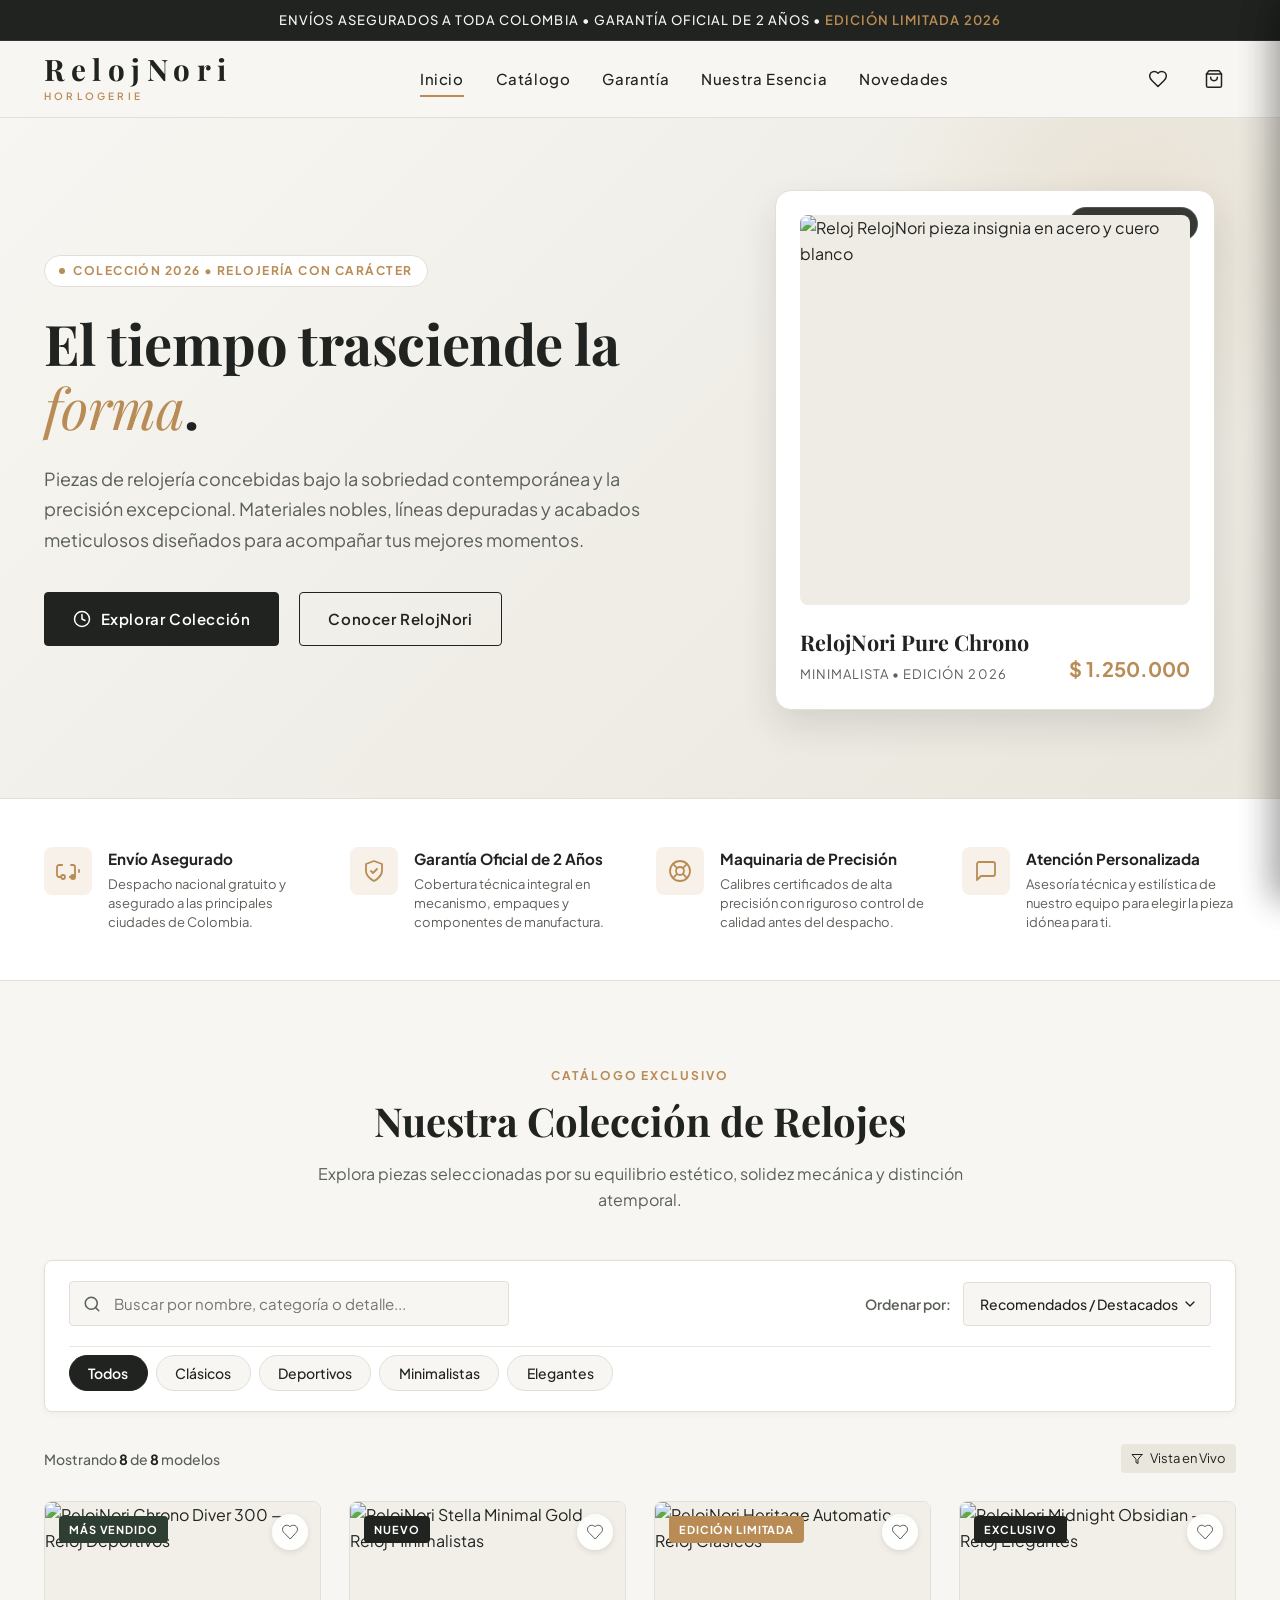
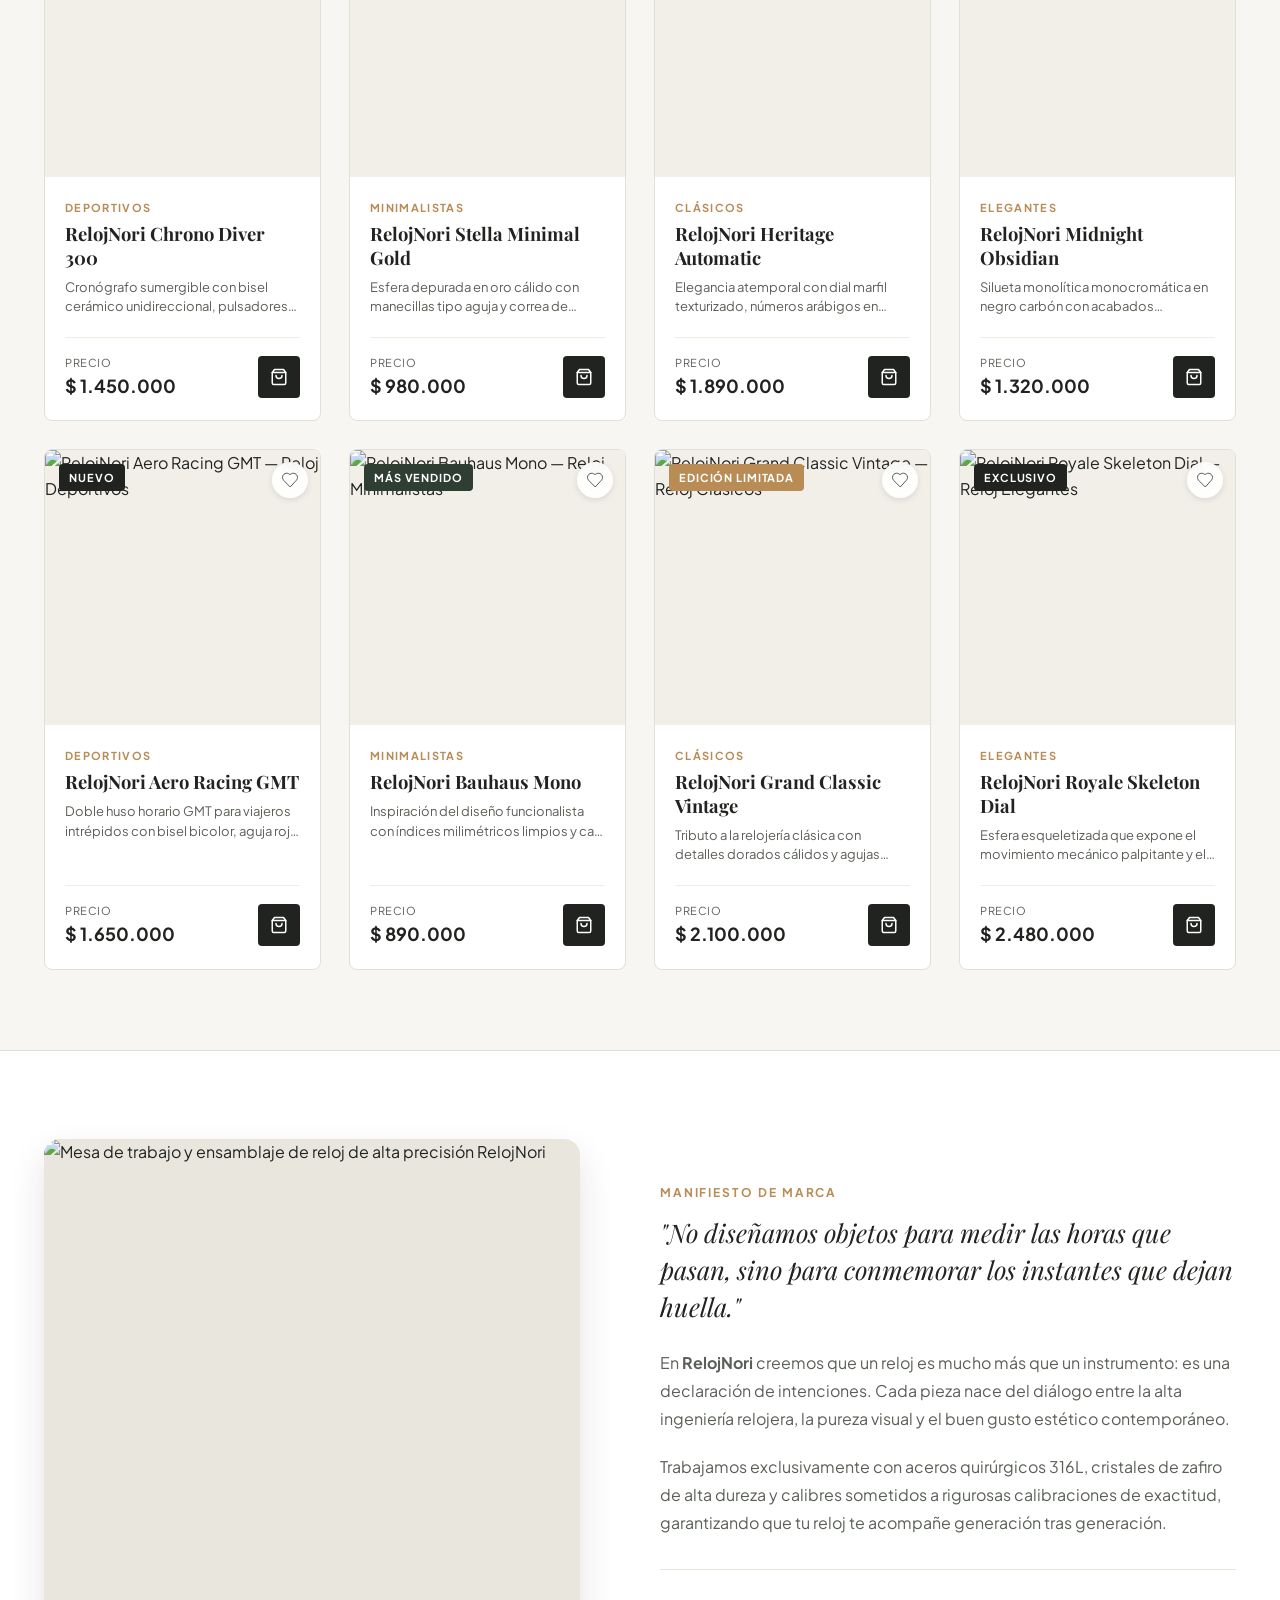
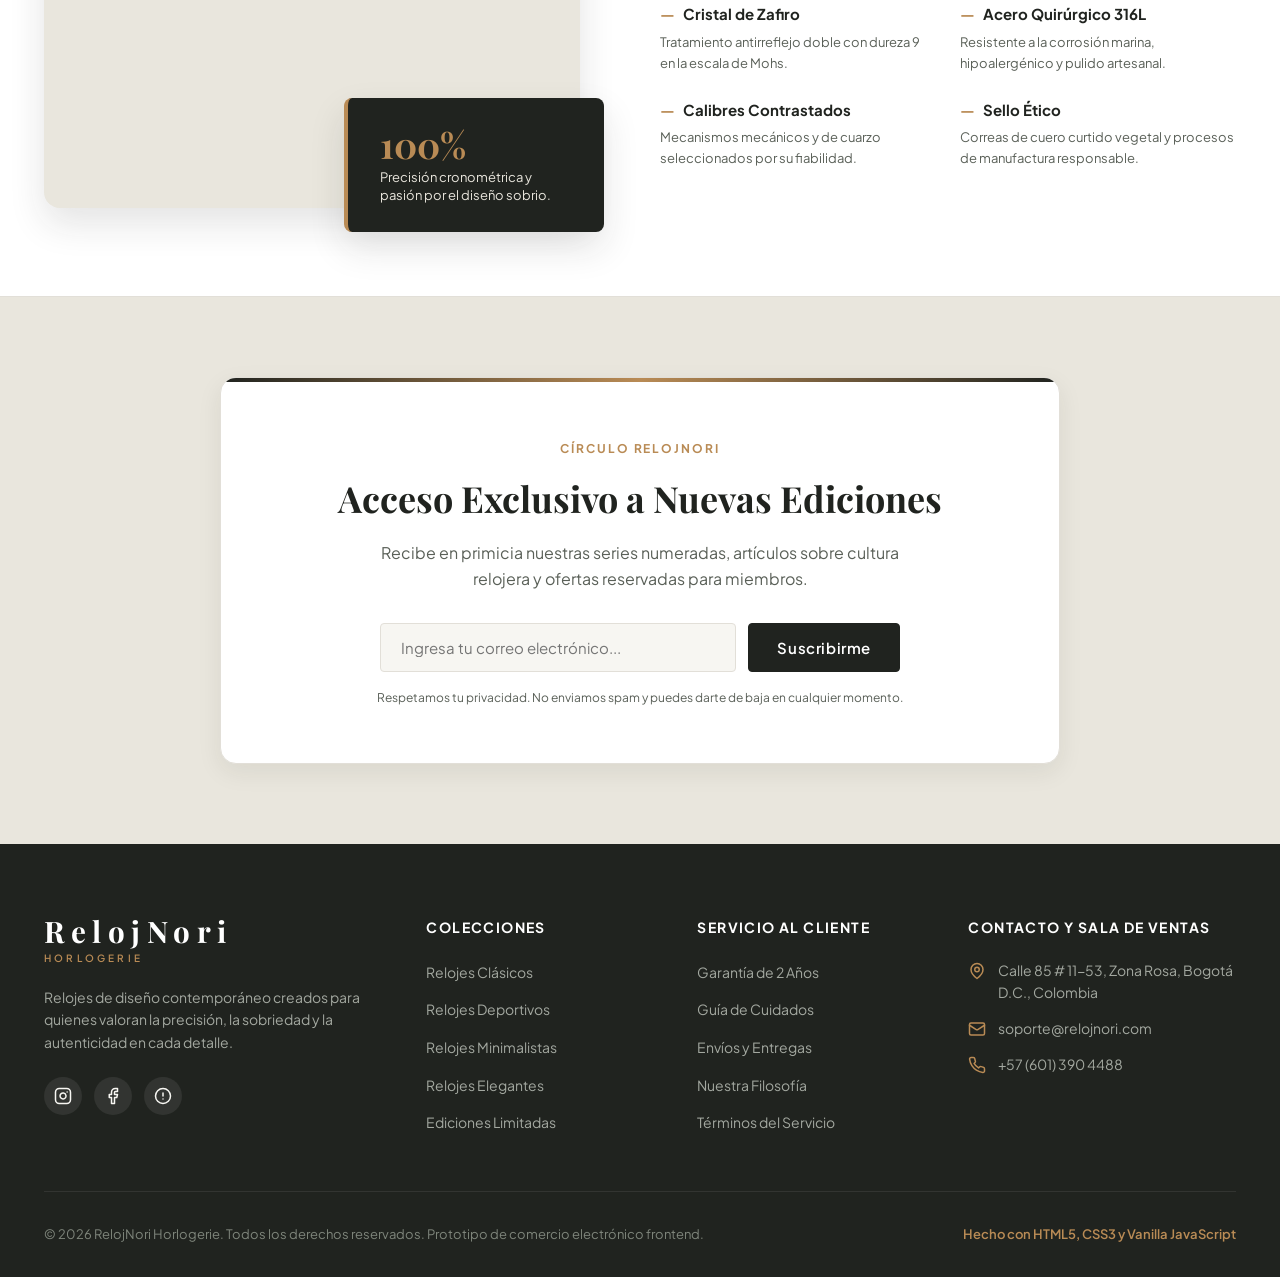
==== commit 1d99bca6: "Renombrar empresa a RelojNori y actualizar catalogo, estilos y vistas" ====
--- a/nordi_tienda_relojes_frontend.html
+++ b/nordi_tienda_relojes_frontend.html
@@ -3,11 +3,11 @@
 <head>
   <meta charset="UTF-8" />
   <meta name="viewport" content="width=device-width, initial-scale=1.0" />
-  <title>NÓRDI — Relojes con carácter | Tienda Oficial</title>
-  <meta name="description" content="NÓRDI es una tienda virtual de relojería minimalista y contemporánea. Descubre colecciones de relojes clásicos, deportivos, minimalistas y elegantes con envío asegurado a toda Colombia." />
+  <title>RelojNori — Relojes con carácter | Tienda Oficial</title>
+  <meta name="description" content="RelojNori es una tienda virtual de relojería minimalista y contemporánea. Descubre colecciones de relojes clásicos, deportivos, minimalistas y elegantes con envío asegurado a toda Colombia." />
   
-  <!-- Favicon SVG con monograma NÓRDI -->
-  <link rel="icon" type="image/svg+xml" href="data:image/svg+xml,<svg xmlns='http://www.w3.org/2000/svg' viewBox='0 0 100 100'><circle cx='50' cy='50' r='48' fill='%2320231F'/><text x='50' y='64' font-family='serif' font-size='42' fill='%23B98B55' text-anchor='middle' font-weight='bold'>N</text></svg>" />
+  <!-- Favicon SVG con monograma RelojNori -->
+  <link rel="icon" type="image/svg+xml" href="data:image/svg+xml,<svg xmlns='http://www.w3.org/2000/svg' viewBox='0 0 100 100'><circle cx='50' cy='50' r='48' fill='%2320231F'/><text x='50' y='64' font-family='serif' font-size='36' fill='%23B98B55' text-anchor='middle' font-weight='bold'>RN</text></svg>" />
 
   <!-- Tipografías de alta gama (Playfair Display + Plus Jakarta Sans) -->
   <link rel="preconnect" href="https://fonts.googleapis.com" />
@@ -17,7 +17,7 @@
   <!-- Hoja de estilos del proyecto -->
   <style>
 /* ==========================================================================
-   NÓRDI — Tienda Virtual de Relojes
+   RelojNori — Tienda Virtual de Relojes
    Hoja de estilos principal (Vanilla CSS)
    Identidad visual: Carbón (#20231F), Marfil (#F7F6F2), Dorado cálido (#B98B55),
                      Arena (#E9E6DD), Blanco (#FFFFFF)
@@ -2152,8 +2152,8 @@
     <div class="container nav-container">
       
       <!-- Logotipo de la marca -->
-      <a href="#inicio" class="brand-logo" aria-label="NÓRDI Relojes - Ir a Inicio">
-        <span class="logo-main">NÓRDI</span>
+      <a href="#inicio" class="brand-logo" aria-label="RelojNori - Ir a Inicio">
+        <span class="logo-main">RelojNori</span>
         <span class="logo-sub">HORLOGERIE</span>
       </a>
 
@@ -2214,7 +2214,7 @@
             El tiempo trasciende la <em>forma</em>.
           </h1>
           <p class="hero-description">
-            Piezas de relojería concebidas bajo la sobriedad escandinava y la precisión contemporánea. Materiales nobles, líneas depuradas y acabados meticulosos diseñados para acompañar tus mejores momentos.
+            Piezas de relojería concebidas bajo la sobriedad contemporánea y la precisión excepcional. Materiales nobles, líneas depuradas y acabados meticulosos diseñados para acompañar tus mejores momentos.
           </p>
           <div class="hero-actions">
             <a href="#catalogo" class="btn btn-primary">
@@ -2225,7 +2225,7 @@
               Explorar Colección
             </a>
             <a href="#nosotros" class="btn btn-secondary">
-              Conocer NÓRDI
+              Conocer RelojNori
             </a>
           </div>
         </div>
@@ -2236,13 +2236,13 @@
             <div class="hero-img-wrap">
               <img 
                 src="https://images.unsplash.com/photo-1523275335684-37898b6baf30?auto=format&fit=crop&w=1000&q=80" 
-                alt="Reloj NÓRDI pieza insignia en acero y cuero blanco" 
+                alt="Reloj RelojNori pieza insignia en acero y cuero blanco" 
                 loading="eager" 
               />
             </div>
             <div class="hero-card-meta">
               <div>
-                <h3 class="hero-card-title">NÓRDI Pure Chrono</h3>
+                <h3 class="hero-card-title">RelojNori Pure Chrono</h3>
                 <span class="hero-card-subtitle">Minimalista &bull; Edición 2026</span>
               </div>
               <div class="hero-card-price">$ 1.250.000</div>
@@ -2432,7 +2432,7 @@
           <div class="editorial-img-box">
             <img 
               src="https://images.unsplash.com/photo-1585123334904-845d60e97b29?auto=format&fit=crop&w=1000&q=80" 
-              alt="Mesa de trabajo y ensamblaje de reloj de alta precisión NÓRDI" 
+              alt="Mesa de trabajo y ensamblaje de reloj de alta precisión RelojNori" 
               loading="lazy"
             />
           </div>
@@ -2448,7 +2448,7 @@
             "No diseñamos objetos para medir las horas que pasan, sino para conmemorar los instantes que dejan huella."
           </blockquote>
           <p class="editorial-body">
-            En <strong>NÓRDI</strong> creemos que un reloj es mucho más que un instrumento: es una declaración de intenciones. Inspirados en los principios del diseño nórdico —funcionalismo, elegancia sin estridencias y longevidad— cada pieza nace del diálogo entre la ingeniería relojera y el buen gusto estético.
+            En <strong>RelojNori</strong> creemos que un reloj es mucho más que un instrumento: es una declaración de intenciones. Cada pieza nace del diálogo entre la alta ingeniería relojera, la pureza visual y el buen gusto estético contemporáneo.
           </p>
           <p class="editorial-body">
             Trabajamos exclusivamente con aceros quirúrgicos 316L, cristales de zafiro de alta dureza y calibres sometidos a rigurosas calibraciones de exactitud, garantizando que tu reloj te acompañe generación tras generación.
@@ -2483,7 +2483,7 @@
     <section class="newsletter-section" id="novedades">
       <div class="container">
         <div class="newsletter-box">
-          <span class="section-tag">Círculo NÓRDI</span>
+          <span class="section-tag">Círculo RelojNori</span>
           <h2 class="newsletter-title">Acceso Exclusivo a Nuevas Ediciones</h2>
           <p class="newsletter-subtitle">
             Recibe en primicia nuestras series numeradas, artículos sobre cultura relojera y ofertas reservadas para miembros.
@@ -2520,7 +2520,7 @@
         <!-- Columna 1: Marca y Filosofía -->
         <div class="footer-brand">
           <a href="#inicio" class="brand-logo">
-            <span class="logo-main">NÓRDI</span>
+            <span class="logo-main">RelojNori</span>
             <span class="logo-sub">HORLOGERIE</span>
           </a>
           <p class="footer-bio">
@@ -2588,7 +2588,7 @@
               <rect width="20" height="16" x="2" y="4" rx="2"/>
               <path d="m22 7-8.97 5.7a1.94 1.94 0 0 1-2.06 0L2 7"/>
             </svg>
-            <span>soporte@nordiwatches.com</span>
+            <span>soporte@relojnori.com</span>
           </div>
           <div class="footer-contact-item">
             <svg xmlns="http://www.w3.org/2000/svg" viewBox="0 0 24 24" fill="none" stroke="currentColor" stroke-width="2" stroke-linecap="round" stroke-linejoin="round">
@@ -2601,7 +2601,7 @@
       </div>
 
       <div class="footer-bottom">
-        <p>&copy; 2026 NÓRDI Horlogerie. Todos los derechos reservados. Prototipo de comercio electrónico frontend.</p>
+        <p>&copy; 2026 RelojNori Horlogerie. Todos los derechos reservados. Prototipo de comercio electrónico frontend.</p>
         <span class="footer-bottom-badge">Hecho con HTML5, CSS3 y Vanilla JavaScript</span>
       </div>
 
@@ -2750,7 +2750,7 @@
   <script>
 /**
  * ============================================================================
- * NÓRDI — Tienda Virtual de Relojes
+ * RelojNori — Tienda Virtual de Relojes
  * Archivo principal de JavaScript (Vanilla JavaScript)
  * Funcionalidad: Catálogo, Búsqueda, Filtros, Orden, Carrito, Favoritos,
  *                Modales y Toasts informativos con persistencia en localStorage.
@@ -2761,12 +2761,12 @@
   'use strict';
 
   // --------------------------------------------------------------------------
-  // 1. DATOS DE DEMOSTRACIÓN (8 PRODUCTOS DE EJEMPLO)
+  // 1. DATOS DE DEMOSTRACIÓN (8 PRODUCTOS DE EJEMPLO RELOJNORI)
   // --------------------------------------------------------------------------
   const PRODUCTS = [
     {
       id: 1,
-      name: "NÓRDI Chrono Diver 300",
+      name: "RelojNori Chrono Diver 300",
       category: "Deportivos",
       price: 1450000,
       tag: "Más Vendido",
@@ -2784,7 +2784,7 @@
     },
     {
       id: 2,
-      name: "NÓRDI Stella Minimal Gold",
+      name: "RelojNori Stella Minimal Gold",
       category: "Minimalistas",
       price: 980000,
       tag: "Nuevo",
@@ -2802,7 +2802,7 @@
     },
     {
       id: 3,
-      name: "NÓRDI Heritage Automatic",
+      name: "RelojNori Heritage Automatic",
       category: "Clásicos",
       price: 1890000,
       tag: "Edición Limitada",
@@ -2820,12 +2820,12 @@
     },
     {
       id: 4,
-      name: "NÓRDI Midnight Obsidian",
+      name: "RelojNori Midnight Obsidian",
       category: "Elegantes",
       price: 1320000,
       tag: "Exclusivo",
       tagClass: "",
-      description: "Silueta monolítica monocromática en negro carbón con acabados cepillados a mano de inspiración nórdica.",
+      description: "Silueta monolítica monocromática en negro carbón con acabados cepillados a mano de alta relojería.",
       image: "https://images.unsplash.com/photo-1508615039623-a25605d2b022?auto=format&fit=crop&w=800&q=80",
       specs: {
         diameter: "41 mm",
@@ -2838,7 +2838,7 @@
     },
     {
       id: 5,
-      name: "NÓRDI Aero Racing GMT",
+      name: "RelojNori Aero Racing GMT",
       category: "Deportivos",
       price: 1650000,
       tag: "Nuevo",
@@ -2856,7 +2856,7 @@
     },
     {
       id: 6,
-      name: "NÓRDI Bauhaus Mono",
+      name: "RelojNori Bauhaus Mono",
       category: "Minimalistas",
       price: 890000,
       tag: "Más Vendido",
@@ -2874,12 +2874,12 @@
     },
     {
       id: 7,
-      name: "NÓRDI Grand Classic Vintage",
+      name: "RelojNori Grand Classic Vintage",
       category: "Clásicos",
       price: 2100000,
       tag: "Edición Limitada",
       tagClass: "badge-limited",
-      description: "Tributo a la relojería de mediados del siglo XX con detalles dorados cálidos y agujas dauphine facetadas.",
+      description: "Tributo a la relojería clásica con detalles dorados cálidos y agujas dauphine facetadas.",
       image: "https://images.unsplash.com/photo-1524592094714-0f0654e20314?auto=format&fit=crop&w=800&q=80",
       specs: {
         diameter: "39.5 mm",
@@ -2892,12 +2892,12 @@
     },
     {
       id: 8,
-      name: "NÓRDI Royale Skeleton Dial",
+      name: "RelojNori Royale Skeleton Dial",
       category: "Elegantes",
       price: 2480000,
       tag: "Exclusivo",
       tagClass: "",
-      description: "Esfera esqueletizada que expone el movimiento mecánico palpitante y el volante oscilante con acabados Côtes de Genève.",
+      description: "Esfera esqueletizada que expone el movimiento mecánico palpitante y el volante oscilante con acabados de alta manufactura.",
       image: "https://images.unsplash.com/photo-1511370235399-1802cae1d32f?auto=format&fit=crop&w=800&q=80",
       specs: {
         diameter: "41.5 mm",
@@ -2989,11 +2989,11 @@
   };
 
   // --------------------------------------------------------------------------
-  // 4. PERSISTENCIA EN LOCALSTORAGE
+  // 4. PERSISTENCIA EN LOCALSTORAGE (RelojNori)
   // --------------------------------------------------------------------------
   function initLocalStorage() {
     try {
-      const storedCart = localStorage.getItem('nordi_cart');
+      const storedCart = localStorage.getItem('relojnori_cart') || localStorage.getItem('nordi_cart');
       if (storedCart) {
         cart = JSON.parse(storedCart);
       }
@@ -3003,7 +3003,7 @@
     }
 
     try {
-      const storedFavs = localStorage.getItem('nordi_favorites');
+      const storedFavs = localStorage.getItem('relojnori_favorites') || localStorage.getItem('nordi_favorites');
       if (storedFavs) {
         favorites = JSON.parse(storedFavs);
       }
@@ -3019,7 +3019,7 @@
    */
   function saveCart() {
     try {
-      localStorage.setItem('nordi_cart', JSON.stringify(cart));
+      localStorage.setItem('relojnori_cart', JSON.stringify(cart));
     } catch (e) {
       console.warn('Error al guardar carrito en localStorage:', e);
     }
@@ -3028,7 +3028,7 @@
 
   function saveFavorites() {
     try {
-      localStorage.setItem('nordi_favorites', JSON.stringify(favorites));
+      localStorage.setItem('relojnori_favorites', JSON.stringify(favorites));
     } catch (e) {
       console.warn('Error al guardar favoritos en localStorage:', e);
     }
@@ -3730,7 +3730,7 @@
           closeQuickView();
         } else if (action === 'toggle-fav') {
           toggleFavorite(productId);
-          openQuickView(productId); // re-render icons
+          openQuickView(productId);
         }
       });
     }
@@ -3767,7 +3767,7 @@
               Has iniciado el proceso de compra para un total de <strong>${currencyFormatter.format(subtotal)} COP</strong>.
             </p>
             <div style="background-color: var(--color-arena-soft); border-left: 4px solid var(--color-dorado); padding: 1rem; border-radius: var(--radius-sm); margin-bottom: 1rem; font-size: 0.875rem;">
-              <strong>Aviso de prototipo:</strong> De acuerdo con la especificación técnica de NÓRDI, este proyecto es un frontend interactivo de demostración. No se procesan transacciones reales ni se recopilan datos bancarios.
+              <strong>Aviso de prototipo:</strong> De acuerdo con la especificación técnica de RelojNori, este proyecto es un frontend interactivo de demostración. No se procesan transacciones reales ni se recopilan datos bancarios.
             </div>
             <p style="font-size: 0.875rem;">
               En una siguiente fase de integración, este botón conectará de forma segura con la pasarela de pagos oficial (como Wompi, PayU o Stripe) y un sistema backend para procesar el pedido.
@@ -3785,10 +3785,10 @@
         if (!email) return;
 
         DOM.newsletterEmail.value = '';
-        showToast("¡Gracias por suscribirte al Círculo NÓRDI!");
+        showToast("¡Gracias por suscribirte al Círculo RelojNori!");
         showModal(
           "Suscripción confirmada",
-          `¡Bienvenido a la comunidad NÓRDI! El correo <strong>${email}</strong> ha sido registrado satisfactoriamente para recibir avances de nuevas colecciones e invitaciones exclusivas.`
+          `¡Bienvenido a la comunidad RelojNori! El correo <strong>${email}</strong> ha sido registrado satisfactoriamente para recibir avances de nuevas colecciones e invitaciones exclusivas.`
         );
       });
     }
@@ -3799,7 +3799,6 @@
         DOM.mainNav.classList.toggle('is-mobile-open');
       });
 
-      // Cerrar menú al hacer clic en un enlace
       DOM.mainNav.querySelectorAll('.nav-link').forEach(link => {
         link.addEventListener('click', () => {
           DOM.mainNav.classList.remove('is-mobile-open');
@@ -3840,8 +3839,8 @@
     setupEventListeners();
   }
 
-  // Exponer funciones en el ámbito global window para cumplir fielmente la spec
-  window.NORDI = {
+  // Exponer funciones en el ámbito global window para RelojNori y compatibilidad
+  window.RELOJNORI = {
     renderProducts,
     addToCart,
     renderCart,
@@ -3856,6 +3855,7 @@
     openQuickView,
     closeQuickView
   };
+  window.NORDI = window.RELOJNORI;
 
   // Asignar funciones globales según se especifica en la sección 6
   window.renderProducts = renderProducts;
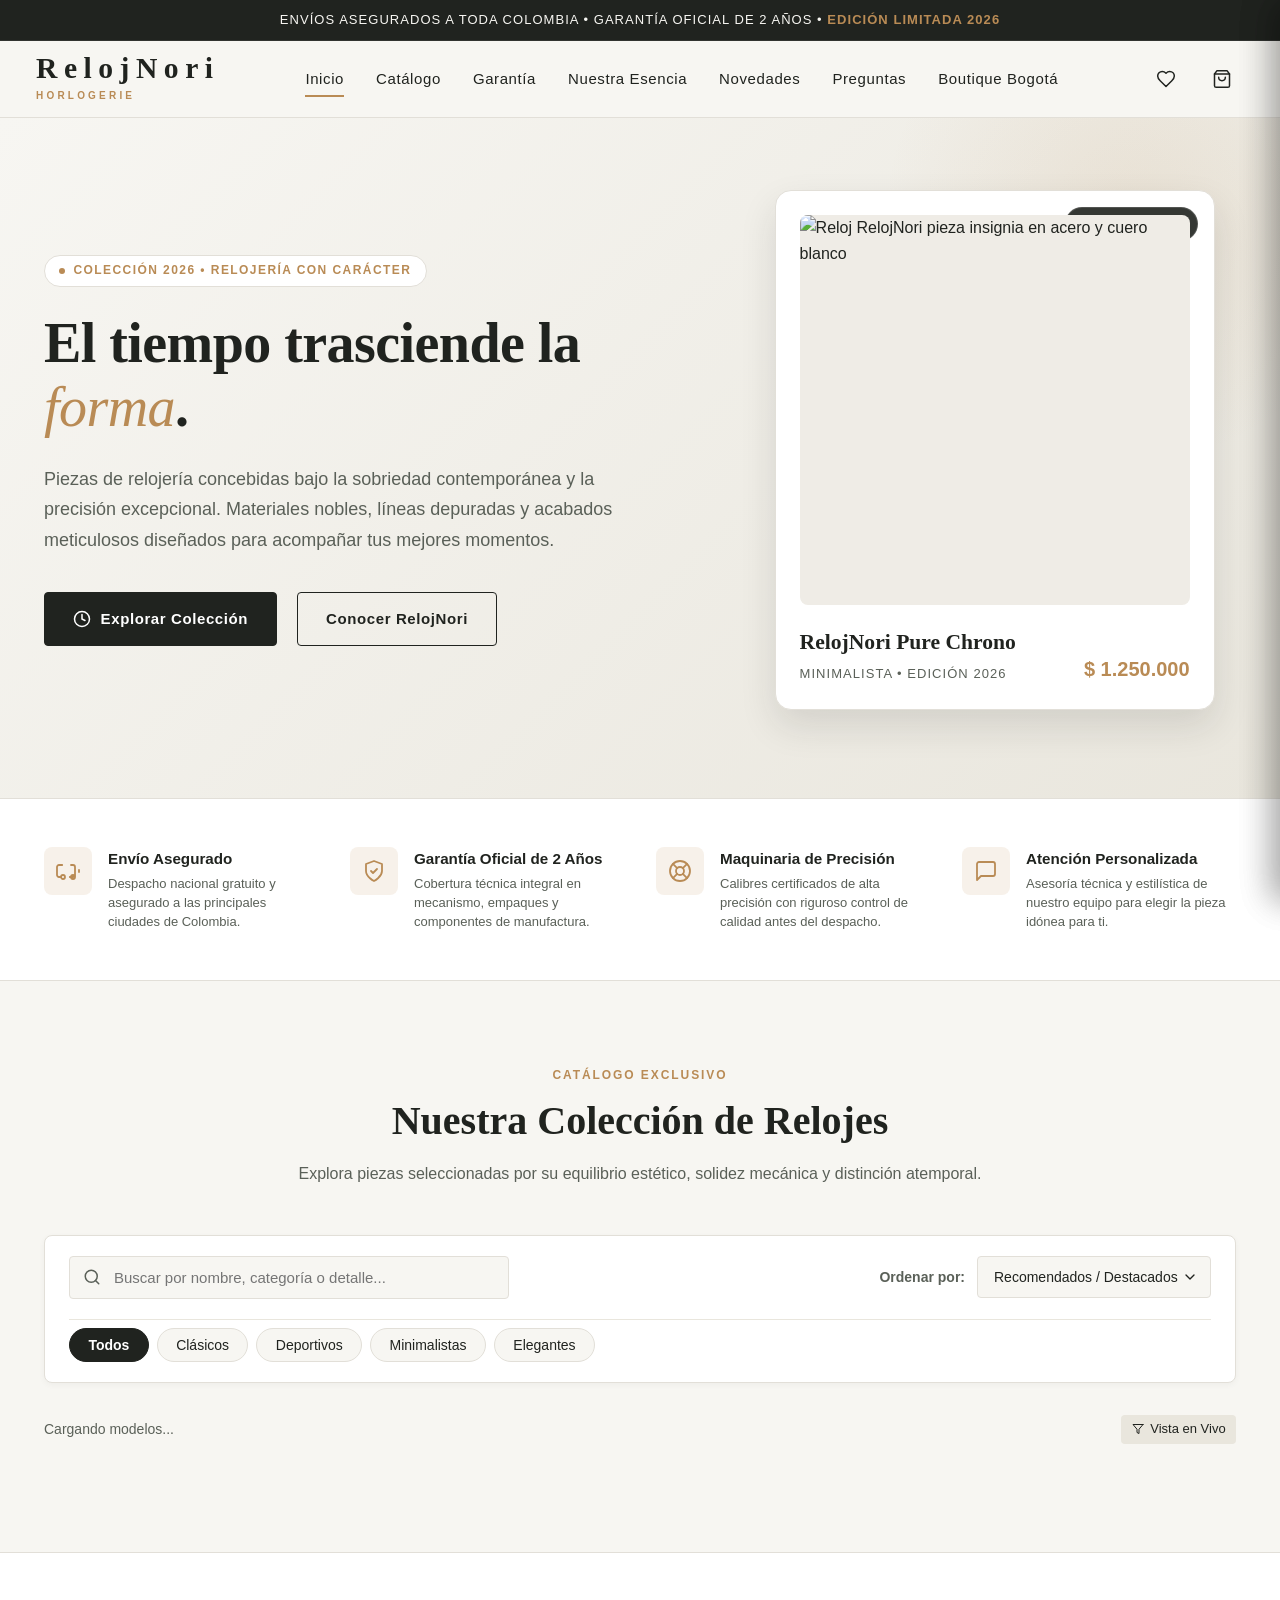
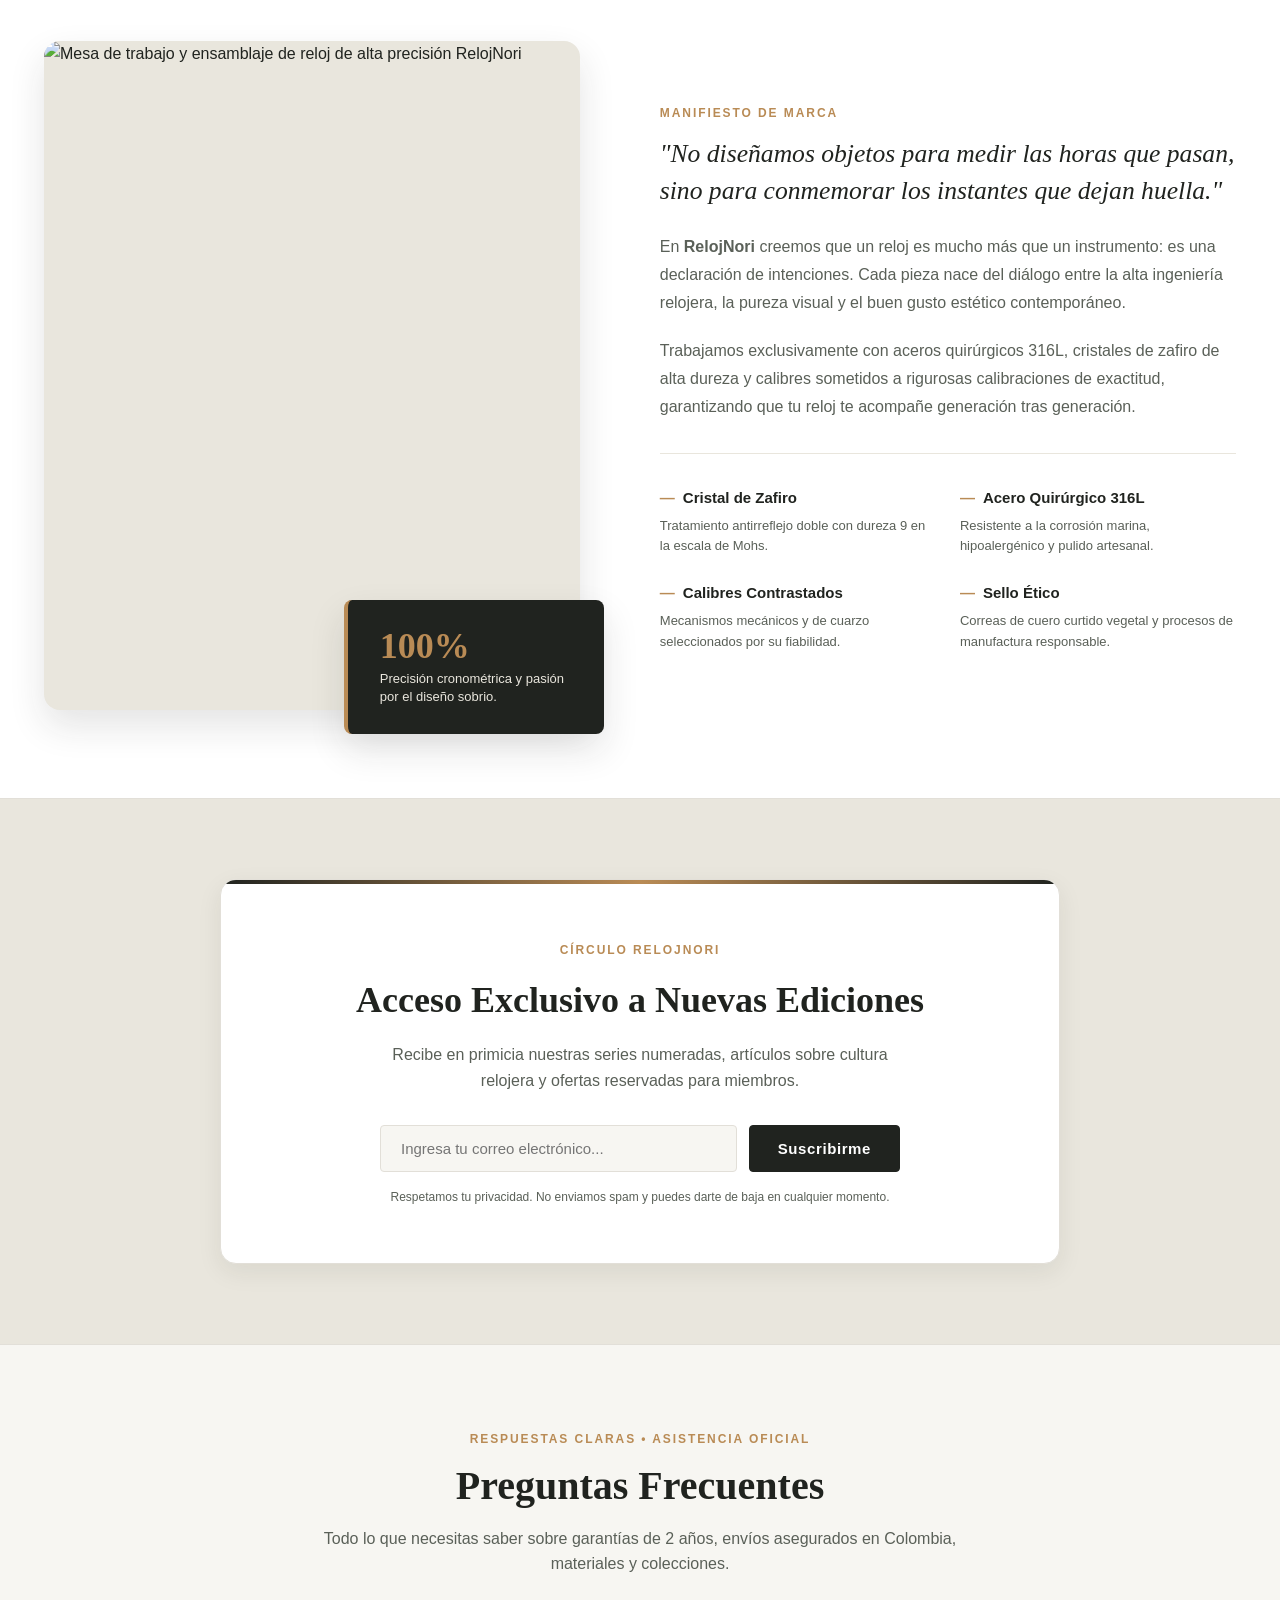
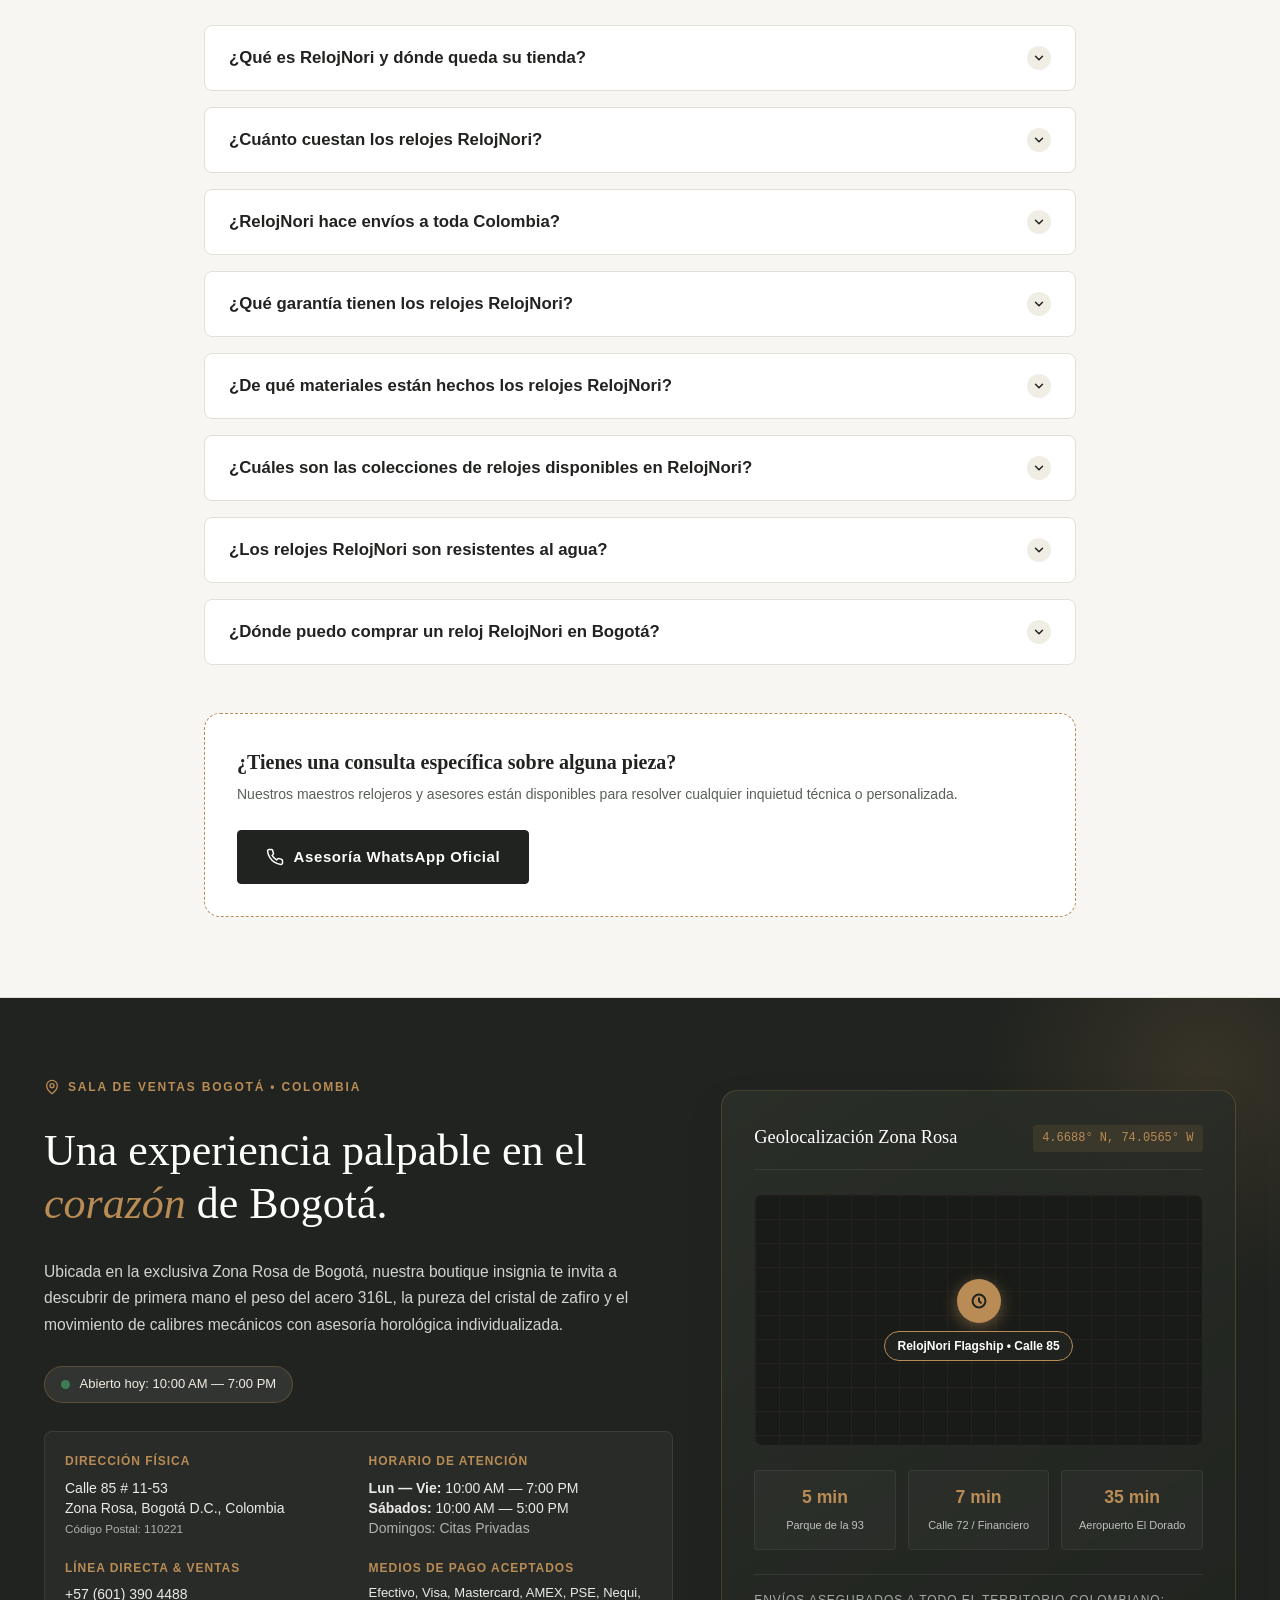
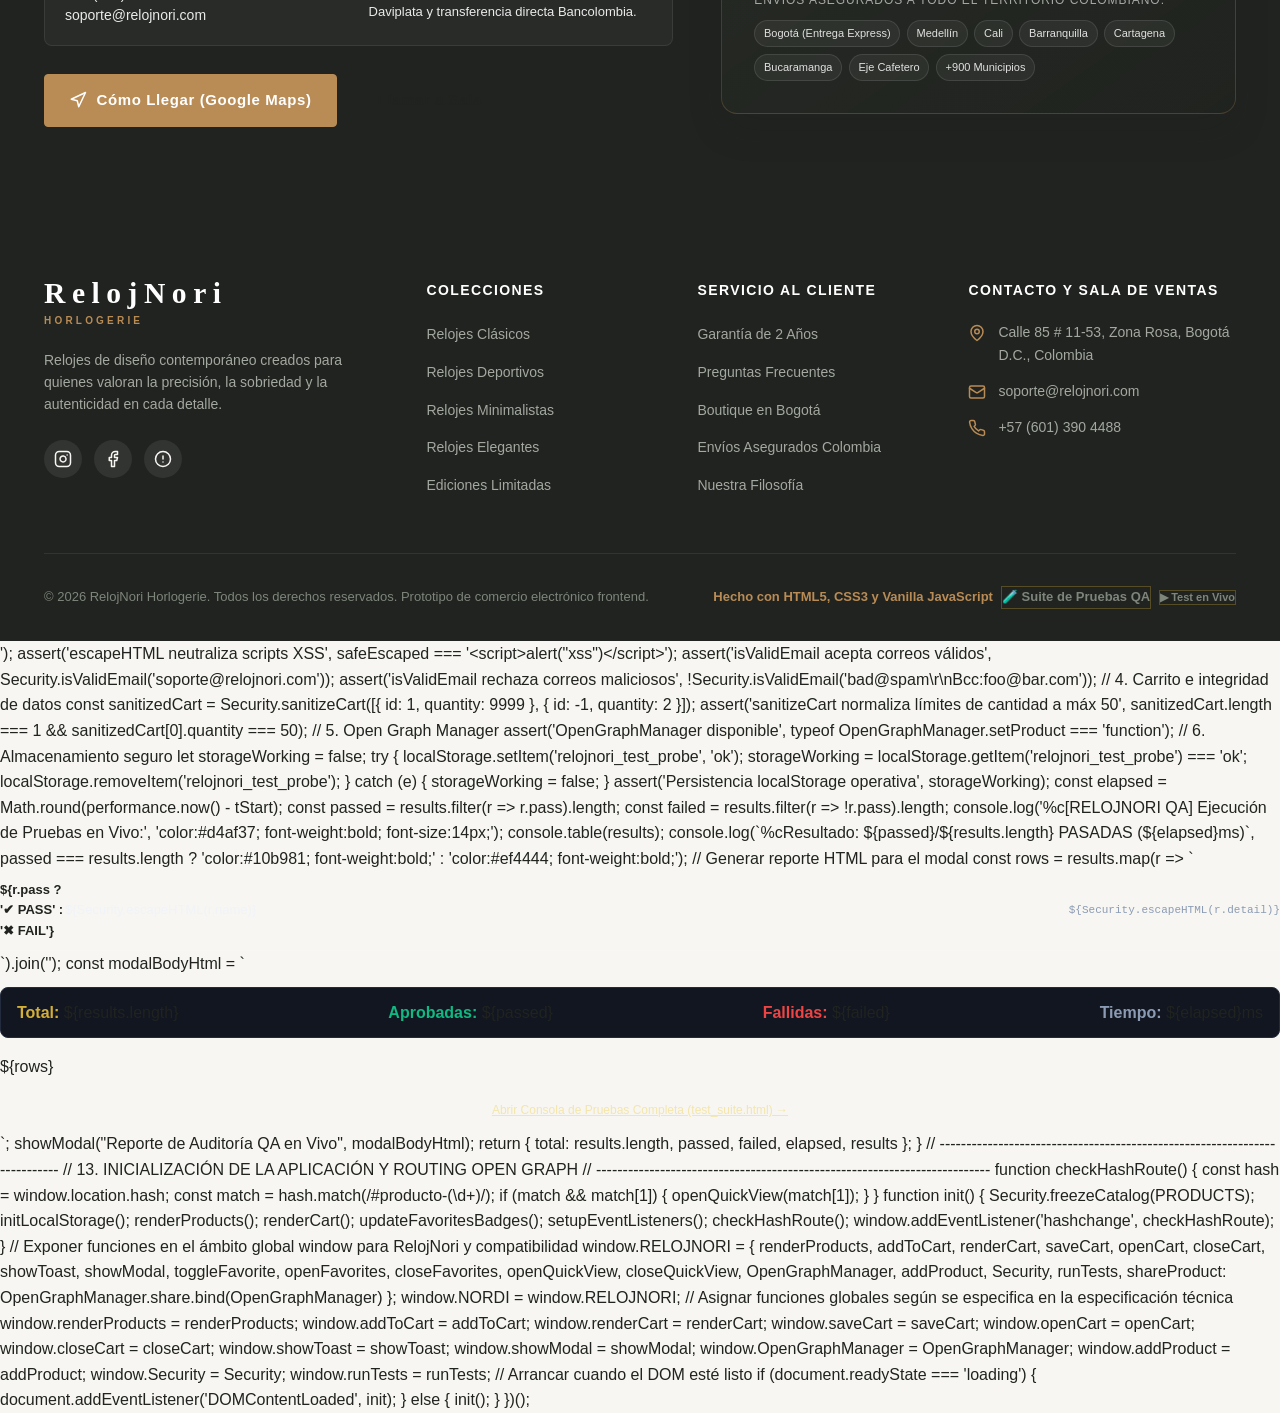
==== commit c21b6ee0: "nuevas mejoras" ====
--- a/nordi_tienda_relojes_frontend.html
+++ b/nordi_tienda_relojes_frontend.html
@@ -1,13 +1,128 @@
-﻿<!DOCTYPE html>
-<html lang="es">
+<!DOCTYPE html>
+<html lang="es-CO" dir="ltr">
 <head>
   <meta charset="UTF-8" />
   <meta name="viewport" content="width=device-width, initial-scale=1.0" />
-  <title>RelojNori — Relojes con carácter | Tienda Oficial</title>
-  <meta name="description" content="RelojNori es una tienda virtual de relojería minimalista y contemporánea. Descubre colecciones de relojes clásicos, deportivos, minimalistas y elegantes con envío asegurado a toda Colombia." />
   
+  <!-- ========================================================================
+       SEGURIDAD MULTINIVEL: HEADERS Y DIRECTIVAS DE PROTECCIÓN WEB
+       ======================================================================== -->
+  <!-- 1. Content Security Policy (CSP): Prevención de XSS e inyecciones -->
+  <meta http-equiv="Content-Security-Policy" content="default-src 'self'; script-src 'self' 'unsafe-inline'; style-src 'self' 'unsafe-inline' https://fonts.googleapis.com; font-src 'self' https://fonts.gstatic.com data:; img-src 'self' data: blob: https://images.unsplash.com https://www.relojnori.com; connect-src 'self' https://api.whatsapp.com; media-src 'none'; object-src 'none'; base-uri 'self'; form-action 'self' javascript:; frame-ancestors 'none';" />
+
+  <!-- 2. Prevención de MIME-Sniffing -->
+  <meta http-equiv="X-Content-Type-Options" content="nosniff" />
+
+  <!-- 3. Prevención de Clickjacking / Framing -->
+  <meta http-equiv="X-Frame-Options" content="DENY" />
+
+  <!-- 4. Política de Referrer para privacidad de navegación -->
+  <meta name="referrer" content="strict-origin-when-cross-origin" />
+
+  <!-- 5. Permissions-Policy: Restricción de acceso a APIs de hardware innecesarias -->
+  <meta http-equiv="Permissions-Policy" content="camera=(), microphone=(), geolocation=(self), accelerometer=(), gyroscope=(), magnetometer=(), payment=(self), usb=(), interest-cohort=()" />
+
+  <title>RelojNori — Relojes con Carácter | Tienda Oficial en Bogotá, Colombia</title>
+  <meta name="description" content="RelojNori: tienda oficial de relojería minimalista y contemporánea en Bogotá, Colombia. Relojes clásicos, deportivos, minimalistas y elegantes con garantía de 2 años y envío asegurado a toda Colombia. Visítanos en la Zona Rosa." />
+  
+  <!-- ========================================================================
+       SEO BÁSICO: Robots, Canonical y Verificaciones
+       ======================================================================== -->
+  <meta name="robots" content="index, follow, max-snippet:-1, max-image-preview:large, max-video-preview:-1" />
+  <meta name="googlebot" content="index, follow" />
+  <link rel="canonical" href="https://www.relojnori.com/" />
+  <meta name="author" content="RelojNori Horlogerie" />
+  <meta name="publisher" content="RelojNori Horlogerie S.A.S." />
+  <meta name="copyright" content="© 2026 RelojNori Horlogerie. Todos los derechos reservados." />
+  <meta name="theme-color" content="#20231F" />
+
+  <!-- ========================================================================
+       SEO-GEO: Meta Tags Geográficas para Colombia / Bogotá
+       ======================================================================== -->
+  <meta name="geo.region" content="CO-DC" />
+  <meta name="geo.placename" content="Bogotá D.C., Colombia" />
+  <meta name="geo.position" content="4.6688;-74.0565" />
+  <meta name="ICBM" content="4.6688, -74.0565" />
+  <meta name="language" content="es-CO" />
+  <meta name="distribution" content="Colombia" />
+  <meta name="target" content="Colombia" />
+  <meta name="coverage" content="Colombia" />
+  <meta name="rating" content="General" />
+  <meta http-equiv="content-language" content="es-CO" />
+  
+  <!-- Idioma y región: hreflang para Google multi-regional -->
+  <link rel="alternate" hreflang="es-CO" href="https://www.relojnori.com/" />
+  <link rel="alternate" hreflang="es" href="https://www.relojnori.com/" />
+  <link rel="alternate" hreflang="x-default" href="https://www.relojnori.com/" />
+
+  <!-- ========================================================================
+       AEO: Keywords semánticas y meta adicionales para motores de respuesta
+       ======================================================================== -->
+  <meta name="keywords" content="relojes Bogotá, tienda de relojes Colombia, relojería Zona Rosa, relojes minimalistas Colombia, relojes deportivos Colombia, relojes clásicos Bogotá, relojes elegantes, reloj hombre Colombia, reloj mujer Bogotá, RelojNori, horlogerie, relojería contemporánea, envío relojes Colombia, garantía relojes, relojes acero quirúrgico, relojes cristal zafiro" />
+  <meta name="subject" content="Tienda de relojes de diseño contemporáneo con envío a toda Colombia" />
+  <meta name="topic" content="Relojería contemporánea y minimalista" />
+  <meta name="classification" content="Tienda de Relojes / Joyería / E-Commerce" />
+  <meta name="category" content="Shopping > Watches > Luxury & Designer" />
+  <meta name="revisit-after" content="7 days" />
+
+  <!-- ========================================================================
+       OPEN GRAPH (Facebook, WhatsApp, LinkedIn, Telegram, Pinterest)
+       ======================================================================== -->
+  <meta property="og:type" content="website" />
+  <meta property="og:site_name" content="RelojNori Horlogerie" />
+  <meta property="og:title" content="RelojNori — Relojes con Carácter | Tienda Oficial Colombia" />
+  <meta property="og:description" content="Descubre nuestra colección de relojes minimalistas, clásicos, deportivos y elegantes. Envío asegurado a toda Colombia y garantía oficial de 2 años. Visítanos en la Zona Rosa de Bogotá." />
+  <meta property="og:url" content="https://www.relojnori.com/" />
+  <meta property="og:image" content="https://www.relojnori.com/assets/og-relojnori-share.jpg" />
+  <meta property="og:image:secure_url" content="https://www.relojnori.com/assets/og-relojnori-share.jpg" />
+  <meta property="og:image:type" content="image/jpeg" />
+  <meta property="og:image:width" content="1200" />
+  <meta property="og:image:height" content="630" />
+  <meta property="og:image:alt" content="RelojNori — Colección de relojes de diseño contemporáneo" />
+  <meta property="og:locale" content="es_CO" />
+  <meta property="og:locale:alternate" content="es_ES" />
+  <meta property="og:locale:alternate" content="en_US" />
+  <meta property="og:updated_time" content="2026-10-24T15:00:00-05:00" />
+  
+  <!-- Open Graph E-Commerce / Namespace de Productos -->
+  <meta property="product:brand" content="RelojNori" />
+  <meta property="product:availability" content="in stock" />
+  <meta property="product:condition" content="new" />
+  <meta property="product:price:currency" content="COP" />
+  <meta property="product:price:amount" content="1450000" />
+  <meta property="product:retailer_item_id" content="RN-2026" />
+  <meta property="product:category" content="Apparel & Accessories > Jewelry > Watches" />
+  
+  <!-- Open Graph para negocio local y georreferencia -->
+  <meta property="business:contact_data:street_address" content="Calle 85 # 11-53" />
+  <meta property="business:contact_data:locality" content="Bogotá D.C." />
+  <meta property="business:contact_data:region" content="Cundinamarca" />
+  <meta property="business:contact_data:postal_code" content="110221" />
+  <meta property="business:contact_data:country_name" content="Colombia" />
+  <meta property="business:contact_data:email" content="soporte@relojnori.com" />
+  <meta property="business:contact_data:phone_number" content="+5716013904488" />
+  <meta property="business:contact_data:website" content="https://www.relojnori.com" />
+  <meta property="place:location:latitude" content="4.6688" />
+  <meta property="place:location:longitude" content="-74.0565" />
+
+  <!-- ========================================================================
+       TWITTER CARDS (X) CON PRODUCT DATA
+       ======================================================================== -->
+  <meta name="twitter:card" content="summary_large_image" />
+  <meta name="twitter:site" content="@relojnori" />
+  <meta name="twitter:creator" content="@relojnori" />
+  <meta name="twitter:title" content="RelojNori — Relojes con Carácter | Bogotá, Colombia" />
+  <meta name="twitter:description" content="Relojería contemporánea con cristal de zafiro, acero quirúrgico 316L y envío asegurado a toda Colombia. Descubre la colección 2026." />
+  <meta name="twitter:image" content="https://www.relojnori.com/assets/og-relojnori-share.jpg" />
+  <meta name="twitter:image:alt" content="Colección de relojes RelojNori 2026" />
+  <meta name="twitter:label1" content="Precio" />
+  <meta name="twitter:data1" content="Desde $890.000 COP" />
+  <meta name="twitter:label2" content="Garantía Oficial" />
+  <meta name="twitter:data2" content="2 Años - Cobertura Colombia" />
+
   <!-- Favicon SVG con monograma RelojNori -->
   <link rel="icon" type="image/svg+xml" href="data:image/svg+xml,<svg xmlns='http://www.w3.org/2000/svg' viewBox='0 0 100 100'><circle cx='50' cy='50' r='48' fill='%2320231F'/><text x='50' y='64' font-family='serif' font-size='36' fill='%23B98B55' text-anchor='middle' font-weight='bold'>RN</text></svg>" />
+  <link rel="apple-touch-icon" href="https://www.relojnori.com/assets/apple-touch-icon.png" />
 
   <!-- Tipografías de alta gama (Playfair Display + Plus Jakarta Sans) -->
   <link rel="preconnect" href="https://fonts.googleapis.com" />
@@ -1937,13 +2052,49 @@
 }
 
 /* --------------------------------------------------------------------------
-   15. RESPONSIVE DESIGN & MEDIA QUERIES
+   15. TIPOGRAFÍA FLUIDA Y ESPACIADO ADAPTATIVO
    -------------------------------------------------------------------------- */
-/* Dispositivos medianos (Tablets < 1024px) */
+.hero-title {
+  font-size: clamp(1.75rem, 5vw + 0.5rem, 3.5rem);
+}
+
+.section-title {
+  font-size: clamp(1.6rem, 4vw + 0.5rem, 2.5rem);
+}
+
+.newsletter-title {
+  font-size: clamp(1.4rem, 3.5vw + 0.5rem, 2.25rem);
+}
+
+.editorial-quote {
+  font-size: clamp(1.15rem, 2.5vw + 0.3rem, 1.6rem);
+}
+
+/* --------------------------------------------------------------------------
+   16. RESPONSIVE DESIGN & MEDIA QUERIES
+   -------------------------------------------------------------------------- */
+
+/* --------- Desktop grande (≤ 1200px) --------- */
+@media (max-width: 1200px) {
+  .hero-grid {
+    gap: 2.5rem;
+  }
+
+  .footer-grid {
+    grid-template-columns: 1.3fr 1fr 1fr 1.2fr;
+    gap: 2rem;
+  }
+
+  .editorial-grid {
+    gap: 3rem;
+  }
+}
+
+/* --------- Tablets y notebooks (≤ 1024px) --------- */
 @media (max-width: 1024px) {
   .hero-grid {
     grid-template-columns: 1fr;
-    gap: 3rem;
+    gap: 2.5rem;
     text-align: center;
   }
 
@@ -1952,6 +2103,10 @@
     margin: 0 auto;
   }
 
+  .hero-eyebrow {
+    justify-content: center;
+  }
+
   .hero-actions {
     justify-content: center;
   }
@@ -1961,7 +2116,12 @@
   }
 
   .hero-card {
-    max-width: 380px;
+    max-width: 400px;
+    margin: 0 auto;
+  }
+
+  .hero-section {
+    padding: 3.5rem 0 4rem;
   }
 
   .products-grid {
@@ -1975,26 +2135,97 @@
 
   .editorial-grid {
     grid-template-columns: 1fr;
-    gap: 3.5rem;
+    gap: 3rem;
   }
 
   .editorial-content {
     padding-left: 0;
   }
 
+  .editorial-visual {
+    max-width: 560px;
+    margin: 0 auto;
+  }
+
   .footer-grid {
     grid-template-columns: repeat(2, 1fr);
-  }
-}
-
-/* Dispositivos móviles (< 768px) */
+    gap: 2.5rem;
+  }
+
+  .catalog-section {
+    padding: 3.5rem 0;
+  }
+
+  .editorial-section {
+    padding: 4rem 0;
+  }
+
+  .newsletter-section {
+    padding: 3.5rem 0;
+  }
+}
+
+/* --------- Tablets pequeñas (≤ 900px) --------- */
+@media (max-width: 900px) {
+  .products-grid {
+    grid-template-columns: repeat(2, 1fr);
+    gap: 1.25rem;
+  }
+
+  .quick-view-box {
+    max-width: 95vw;
+  }
+
+  .quick-view-grid {
+    grid-template-columns: 1fr;
+    gap: 1.5rem;
+  }
+
+  .qv-image {
+    max-height: 280px;
+  }
+
+  .qv-specs-list {
+    grid-template-columns: 1fr 1fr;
+    gap: 0.6rem;
+  }
+
+  .announcement-bar {
+    font-size: 0.6875rem;
+    padding: 0.5rem 0.75rem;
+    letter-spacing: 0.04em;
+  }
+
+  .editorial-pillars {
+    grid-template-columns: 1fr 1fr;
+  }
+}
+
+/* --------- Dispositivos móviles (≤ 768px) --------- */
 @media (max-width: 768px) {
   :root {
-    --header-height: 64px;
-  }
-
+    --header-height: 62px;
+  }
+
+  .container {
+    padding-left: 1rem;
+    padding-right: 1rem;
+  }
+
+  /* === HEADER & NAVEGACIÓN === */
   .site-header {
     position: sticky;
+  }
+
+  .brand-logo .logo-main {
+    font-size: 1.5rem;
+    letter-spacing: 0.16em;
+  }
+
+  .brand-logo .logo-sub {
+    font-size: 0.5625rem;
+    letter-spacing: 0.22em;
+    margin-top: 2px;
   }
 
   .menu-toggle {
@@ -2010,6 +2241,7 @@
     top: var(--header-height);
     left: 0;
     right: 0;
+    bottom: 0;
     background-color: var(--color-marfil);
     flex-direction: column;
     padding: 2rem 1.5rem;
@@ -2020,6 +2252,8 @@
     opacity: 0;
     visibility: hidden;
     transition: all var(--transition-normal);
+    z-index: 99;
+    overflow-y: auto;
   }
 
   .main-nav.is-mobile-open {
@@ -2028,33 +2262,98 @@
     visibility: visible;
   }
 
-  .hero-title {
-    font-size: 2.5rem;
+  .nav-link {
+    font-size: 1.1rem;
+    padding: 0.6rem 0;
+  }
+
+  .header-actions {
+    gap: 0.35rem;
+  }
+
+  .action-btn {
+    width: 40px;
+    height: 40px;
+  }
+
+  /* === HERO === */
+  .hero-section {
+    padding: 2.5rem 0 3rem;
+  }
+
+  .hero-section::before {
+    width: 300px;
+    height: 300px;
+    top: -100px;
+    right: -60px;
+  }
+
+  .hero-grid {
+    gap: 2rem;
   }
 
   .hero-description {
-    font-size: 1rem;
-  }
-
-  .products-grid {
-    grid-template-columns: repeat(2, 1fr);
-    gap: 1rem;
-  }
-
-  .card-body {
-    padding: 1rem 0.85rem 0.85rem;
-  }
-
-  .card-title {
-    font-size: 1rem;
-  }
-
-  .card-price {
-    font-size: 1rem;
-  }
-
+    font-size: 0.9375rem;
+    line-height: 1.6;
+  }
+
+  .hero-card {
+    max-width: 340px;
+    padding: 1rem;
+  }
+
+  .hero-card-meta {
+    flex-direction: column;
+    align-items: flex-start;
+    gap: 0.5rem;
+  }
+
+  .hero-card-title {
+    font-size: 1.15rem;
+  }
+
+  .hero-card-price {
+    font-size: 1.1rem;
+  }
+
+  .hero-eyebrow {
+    font-size: 0.6875rem;
+    padding: 0.3rem 0.75rem;
+    margin-bottom: 1rem;
+  }
+
+  /* === BENEFICIOS === */
+  .benefits-section {
+    padding: 2rem 0;
+  }
+
+  .benefits-grid {
+    grid-template-columns: 1fr 1fr;
+    gap: 1.25rem;
+  }
+
+  .benefit-icon {
+    width: 40px;
+    height: 40px;
+  }
+
+  .benefit-icon svg {
+    width: 20px;
+    height: 20px;
+  }
+
+  .benefit-title {
+    font-size: 0.875rem;
+  }
+
+  .benefit-desc {
+    font-size: 0.75rem;
+  }
+
+  /* === CATÁLOGO === */
   .catalog-toolbar {
     padding: 1rem;
+    gap: 1rem;
   }
 
   .toolbar-primary {
@@ -2064,6 +2363,12 @@
 
   .search-wrapper {
     max-width: 100%;
+    min-width: unset;
+  }
+
+  .search-input {
+    font-size: 0.875rem;
+    padding: 0.65rem 2.5rem;
   }
 
   .sort-wrapper {
@@ -2071,59 +2376,805 @@
     justify-content: space-between;
   }
 
+  .sort-select {
+    flex: 1;
+    min-width: 0;
+  }
+
+  .category-filters {
+    gap: 0.4rem;
+    padding-top: 0.75rem;
+    overflow-x: auto;
+    flex-wrap: nowrap;
+    -webkit-overflow-scrolling: touch;
+    scrollbar-width: none;
+    -ms-overflow-style: none;
+    padding-bottom: 0.25rem;
+  }
+
+  .category-filters::-webkit-scrollbar {
+    display: none;
+  }
+
+  .filter-btn {
+    white-space: nowrap;
+    flex-shrink: 0;
+    padding: 0.4rem 0.9rem;
+    font-size: 0.8125rem;
+  }
+
+  .results-info-bar {
+    flex-direction: column;
+    gap: 0.5rem;
+    align-items: flex-start;
+    margin-bottom: 1.25rem;
+  }
+
+  .products-grid {
+    grid-template-columns: repeat(2, 1fr);
+    gap: 0.75rem;
+  }
+
+  /* === PRODUCT CARDS MOBILE === */
+  .card-body {
+    padding: 0.85rem 0.75rem 0.75rem;
+  }
+
+  .card-category {
+    font-size: 0.625rem;
+    margin-bottom: 0.2rem;
+  }
+
+  .card-title {
+    font-size: 0.9375rem;
+    margin-bottom: 0.3rem;
+  }
+
+  .card-desc {
+    font-size: 0.75rem;
+    margin-bottom: 0.85rem;
+    min-height: 2.1rem;
+  }
+
+  .card-footer {
+    padding-top: 0.75rem;
+    gap: 0.5rem;
+  }
+
+  .card-price {
+    font-size: 0.9375rem;
+  }
+
+  .price-label {
+    font-size: 0.625rem;
+  }
+
+  .add-cart-btn {
+    width: 38px;
+    height: 38px;
+  }
+
+  .add-cart-btn svg {
+    width: 16px;
+    height: 16px;
+  }
+
+  .fav-btn {
+    width: 32px;
+    height: 32px;
+  }
+
+  .fav-btn svg {
+    width: 16px;
+    height: 16px;
+  }
+
+  .card-badge {
+    font-size: 0.625rem;
+    padding: 0.25rem 0.5rem;
+    top: 0.6rem;
+    left: 0.6rem;
+  }
+
+  .quick-view-btn {
+    font-size: 0.6875rem;
+    padding: 0.4rem 0.75rem;
+  }
+
+  /* === EDITORIAL / SOBRE NOSOTROS === */
+  .editorial-section {
+    padding: 3.5rem 0;
+  }
+
+  .editorial-badge {
+    position: static;
+    margin-top: 1.25rem;
+    max-width: 100%;
+    display: flex;
+    align-items: center;
+    gap: 1rem;
+    padding: 1.25rem 1.5rem;
+  }
+
+  .editorial-badge-number {
+    font-size: 1.75rem;
+  }
+
+  .editorial-pillars {
+    grid-template-columns: 1fr;
+    gap: 1rem;
+  }
+
+  .editorial-body {
+    font-size: 0.9375rem;
+  }
+
+  .editorial-img-box {
+    aspect-ratio: 4 / 3;
+  }
+
+  /* === NEWSLETTER === */
+  .newsletter-section {
+    padding: 3rem 0;
+  }
+
   .newsletter-box {
-    padding: 2.5rem 1.5rem;
+    padding: 2.25rem 1.25rem;
   }
 
   .newsletter-form {
     flex-direction: column;
-  }
-
-  .editorial-badge {
-    position: static;
-    margin-top: 1.5rem;
+    gap: 0.6rem;
+  }
+
+  .newsletter-input {
+    padding: 0.75rem 1rem;
+    font-size: 0.9375rem;
+  }
+
+  .newsletter-subtitle {
+    font-size: 0.875rem;
+    margin-bottom: 1.5rem;
+  }
+
+  .newsletter-disclaimer {
+    font-size: 0.6875rem;
+  }
+
+  /* === FOOTER === */
+  .site-footer {
+    padding: 3rem 0 1.5rem;
+  }
+
+  .footer-grid {
+    grid-template-columns: 1fr;
+    gap: 2rem;
+  }
+
+  .footer-bottom {
+    flex-direction: column;
+    text-align: center;
+    gap: 0.5rem;
+    font-size: 0.75rem;
+  }
+
+  /* === DRAWERS (CARRITO & FAVORITOS) === */
+  .cart-drawer, .favorites-drawer {
     max-width: 100%;
   }
 
-  .editorial-pillars {
-    grid-template-columns: 1fr;
+  .drawer-header {
+    padding: 1.25rem 1rem;
+  }
+
+  .drawer-title {
+    font-size: 1.15rem;
+  }
+
+  .cart-items-body {
+    padding: 1rem;
+    gap: 1rem;
+  }
+
+  .cart-item {
+    grid-template-columns: 60px 1fr auto;
+    gap: 0.75rem;
+  }
+
+  .cart-item-img {
+    width: 60px;
+    height: 60px;
+  }
+
+  .cart-item-title {
+    font-size: 0.8125rem;
+  }
+
+  .cart-item-category {
+    font-size: 0.625rem;
+  }
+
+  .cart-item-price {
+    font-size: 0.8125rem;
+  }
+
+  .item-total-price {
+    font-size: 0.8125rem;
+  }
+
+  .drawer-footer {
+    padding: 1.25rem 1rem;
+  }
+
+  .cart-summary-row.total-row {
+    font-size: 1rem;
+  }
+
+  .cart-summary-row.total-row .total-amount {
+    font-size: 1.1rem;
+  }
+
+  /* === MODALES === */
+  .modal-overlay {
+    padding: 1rem;
+    align-items: flex-end;
+  }
+
+  .modal-box {
+    max-width: 100%;
+    border-radius: var(--radius-lg) var(--radius-lg) 0 0;
+    max-height: 90vh;
+    overflow-y: auto;
+  }
+
+  .modal-header {
+    padding: 1.25rem 1rem;
+    position: sticky;
+    top: 0;
+    background-color: var(--color-blanco);
+    z-index: 2;
+  }
+
+  .modal-body {
+    padding: 1.25rem 1rem;
+    font-size: 0.875rem;
+  }
+
+  .modal-footer {
+    padding: 1rem;
+    position: sticky;
+    bottom: 0;
+    z-index: 2;
+  }
+
+  .modal-title {
+    font-size: 1.15rem;
+  }
+
+  .quick-view-box {
+    max-width: 100%;
+    max-height: 90vh;
+    overflow-y: auto;
   }
 
   .quick-view-grid {
     grid-template-columns: 1fr;
-  }
-
-  .footer-grid {
+    gap: 1.25rem;
+  }
+
+  .qv-image {
+    max-height: 260px;
+  }
+
+  .qv-specs-list {
+    grid-template-columns: 1fr 1fr;
+    gap: 0.5rem;
+    font-size: 0.75rem;
+    padding: 0.75rem;
+    margin: 1rem 0;
+  }
+
+  /* === TOASTS === */
+  .toast-container {
+    left: 1rem;
+    right: 1rem;
+    bottom: 1rem;
+  }
+
+  .toast {
+    max-width: 100%;
+    font-size: 0.8125rem;
+    padding: 0.75rem 1rem;
+  }
+
+  /* === SECTION HEADERS === */
+  .section-header {
+    margin-bottom: 2rem;
+  }
+
+  .section-tag {
+    font-size: 0.6875rem;
+    letter-spacing: 0.1em;
+  }
+
+  .section-subtitle {
+    font-size: 0.875rem;
+  }
+}
+
+/* --------- Pantallas intermedias (≤ 640px) --------- */
+@media (max-width: 640px) {
+  .benefits-grid {
     grid-template-columns: 1fr;
-    gap: 2.25rem;
-  }
-
-  .cart-drawer, .favorites-drawer {
-    max-width: 100%;
-  }
-}
-
-/* Teléfonos pequeños (< 480px) */
+    gap: 1rem;
+  }
+
+  .benefit-card {
+    padding: 0.85rem;
+    background-color: var(--color-marfil);
+    border-radius: var(--radius-md);
+  }
+
+  .hero-actions {
+    flex-direction: column;
+    width: 100%;
+  }
+
+  .hero-actions .btn {
+    width: 100%;
+    justify-content: center;
+  }
+
+  .hero-card {
+    max-width: 300px;
+  }
+
+  .hero-floating-badge {
+    font-size: 0.6875rem;
+    padding: 0.3rem 0.6rem;
+  }
+
+  .editorial-pillars {
+    gap: 0.85rem;
+  }
+
+  .pillar-item h4 {
+    font-size: 0.875rem;
+  }
+
+  .pillar-item p {
+    font-size: 0.75rem;
+  }
+
+  .announcement-bar {
+    font-size: 0.625rem;
+    padding: 0.45rem 0.5rem;
+    letter-spacing: 0.03em;
+    line-height: 1.4;
+  }
+
+  .catalog-empty {
+    padding: 3rem 1.5rem;
+  }
+
+  .empty-title {
+    font-size: 1.25rem;
+  }
+
+  .empty-text {
+    font-size: 0.875rem;
+  }
+}
+
+/* --------- Teléfonos pequeños (≤ 480px) --------- */
 @media (max-width: 480px) {
-  .hero-title {
-    font-size: 2rem;
+  .container {
+    padding-left: 0.75rem;
+    padding-right: 0.75rem;
+  }
+
+  .products-grid {
+    grid-template-columns: repeat(2, 1fr);
+    gap: 0.6rem;
+  }
+
+  .card-body {
+    padding: 0.65rem 0.55rem 0.6rem;
+  }
+
+  .card-category {
+    font-size: 0.5625rem;
+  }
+
+  .card-title {
+    font-size: 0.8125rem;
+    margin-bottom: 0.2rem;
+  }
+
+  .card-desc {
+    font-size: 0.6875rem;
+    -webkit-line-clamp: 2;
+    margin-bottom: 0.65rem;
+    min-height: unset;
+  }
+
+  .card-footer {
+    flex-direction: column;
+    align-items: flex-start;
+    gap: 0.4rem;
+    padding-top: 0.6rem;
+  }
+
+  .add-cart-btn {
+    width: 100%;
+    height: 34px;
+    border-radius: var(--radius-sm);
+    gap: 0.4rem;
+  }
+
+  .add-cart-btn svg {
+    width: 15px;
+    height: 15px;
+  }
+
+  .card-price {
+    font-size: 0.8125rem;
+  }
+
+  .price-label {
+    font-size: 0.5625rem;
+  }
+
+  .fav-btn {
+    width: 28px;
+    height: 28px;
+    top: 0.5rem;
+    right: 0.5rem;
+  }
+
+  .fav-btn svg {
+    width: 14px;
+    height: 14px;
+  }
+
+  .card-badge {
+    font-size: 0.5625rem;
+    padding: 0.2rem 0.4rem;
+    top: 0.5rem;
+    left: 0.5rem;
+  }
+
+  .quick-view-btn {
+    font-size: 0.625rem;
+    padding: 0.3rem 0.6rem;
+  }
+
+  .quick-view-btn svg {
+    width: 12px;
+    height: 12px;
+  }
+
+  .hero-section {
+    padding: 2rem 0 2.5rem;
+  }
+
+  .hero-card {
+    max-width: 260px;
+    padding: 0.75rem;
+  }
+
+  .hero-card-title {
+    font-size: 1rem;
+  }
+
+  .hero-card-subtitle {
+    font-size: 0.6875rem;
+  }
+
+  .hero-card-price {
+    font-size: 0.95rem;
+  }
+
+  .hero-img-wrap {
+    aspect-ratio: 4 / 3;
+  }
+
+  .newsletter-box {
+    padding: 1.75rem 1rem;
+  }
+
+  .newsletter-box::before {
+    height: 3px;
+  }
+
+  .editorial-badge {
+    padding: 1rem 1.25rem;
+    flex-direction: column;
+    align-items: flex-start;
+    gap: 0.5rem;
+  }
+
+  .editorial-badge-number {
+    font-size: 1.5rem;
+  }
+
+  .editorial-badge-text {
+    font-size: 0.75rem;
+  }
+
+  .editorial-img-box {
+    aspect-ratio: 1 / 1;
+  }
+
+  .section-header {
+    margin-bottom: 1.5rem;
+  }
+
+  .sort-label {
+    font-size: 0.75rem;
+  }
+
+  .sort-select {
+    font-size: 0.8125rem;
+    padding: 0.6rem 1.75rem 0.6rem 0.75rem;
+  }
+
+  .modal-overlay {
+    padding: 0;
+  }
+
+  .modal-box {
+    border-radius: var(--radius-lg) var(--radius-lg) 0 0;
+    max-height: 92vh;
+  }
+
+  .qv-specs-list {
+    grid-template-columns: 1fr;
+  }
+
+  .cart-item {
+    grid-template-columns: 52px 1fr auto;
+    gap: 0.6rem;
+  }
+
+  .cart-item-img {
+    width: 52px;
+    height: 52px;
+  }
+
+  .cart-item-title {
+    font-size: 0.75rem;
+  }
+
+  .cart-item-price {
+    font-size: 0.75rem;
+  }
+
+  .item-total-price {
+    font-size: 0.75rem;
+  }
+
+  .qty-controls {
+    margin-top: 0.3rem;
+  }
+
+  .qty-btn {
+    width: 24px;
+    height: 24px;
+    font-size: 0.75rem;
+  }
+
+  .qty-value {
+    min-width: 20px;
+    font-size: 0.75rem;
+  }
+
+  .drawer-footer {
+    padding: 1rem 0.75rem;
+  }
+
+  .cart-summary-row {
+    font-size: 0.8125rem;
+  }
+
+  .cart-summary-row.total-row {
+    font-size: 0.9375rem;
+  }
+
+  .cart-summary-row.total-row .total-amount {
+    font-size: 1rem;
+  }
+
+  .cart-demo-notice {
+    font-size: 0.6875rem;
+    padding: 0.4rem 0.6rem;
+  }
+
+  .footer-bio {
+    font-size: 0.8125rem;
+  }
+
+  .footer-heading {
+    font-size: 0.8125rem;
+    margin-bottom: 1rem;
+  }
+
+  .footer-links a {
+    font-size: 0.8125rem;
+  }
+
+  .footer-contact-item {
+    font-size: 0.8125rem;
+  }
+
+  .footer-bottom {
+    font-size: 0.6875rem;
+    padding-top: 1.5rem;
+  }
+}
+
+/* --------- Teléfonos muy pequeños (≤ 380px) --------- */
+@media (max-width: 380px) {
+  .container {
+    padding-left: 0.5rem;
+    padding-right: 0.5rem;
+  }
+
+  .brand-logo .logo-main {
+    font-size: 1.25rem;
+    letter-spacing: 0.12em;
+  }
+
+  .brand-logo .logo-sub {
+    font-size: 0.5rem;
+    letter-spacing: 0.15em;
   }
 
   .products-grid {
     grid-template-columns: 1fr;
-  }
-
-  .benefits-grid {
-    grid-template-columns: 1fr;
-  }
-
-  .hero-actions .btn {
-    width: 100%;
+    gap: 0.85rem;
+  }
+
+  .card-body {
+    padding: 1rem;
+  }
+
+  .card-title {
+    font-size: 1rem;
+  }
+
+  .card-desc {
+    font-size: 0.8125rem;
+    -webkit-line-clamp: 3;
+    min-height: unset;
+  }
+
+  .card-footer {
+    flex-direction: row;
+    align-items: center;
+    justify-content: space-between;
+  }
+
+  .add-cart-btn {
+    width: 42px;
+    height: 42px;
+  }
+
+  .card-price {
+    font-size: 1rem;
+  }
+
+  .hero-card {
+    max-width: 100%;
+  }
+
+  .hero-section {
+    padding: 1.5rem 0 2rem;
+  }
+
+  .hero-card-meta {
+    flex-direction: row;
+    align-items: flex-end;
+    justify-content: space-between;
+  }
+
+  .announcement-bar {
+    font-size: 0.5625rem;
+    padding: 0.4rem 0.4rem;
+  }
+
+  .filter-btn {
+    padding: 0.35rem 0.7rem;
+    font-size: 0.75rem;
+  }
+
+  .search-input {
+    font-size: 0.8125rem;
+    padding: 0.6rem 2.25rem;
+  }
+
+  .newsletter-box {
+    padding: 1.5rem 0.75rem;
+    border-radius: var(--radius-md);
+  }
+
+  .newsletter-input {
+    padding: 0.65rem 0.85rem;
+    font-size: 0.875rem;
+  }
+
+  .drawer-header {
+    padding: 1rem 0.75rem;
+  }
+
+  .cart-items-body {
+    padding: 0.75rem;
+    gap: 0.85rem;
+  }
+
+  .toast {
+    font-size: 0.75rem;
+    padding: 0.65rem 0.85rem;
+  }
+
+  .toast svg {
+    width: 16px;
+    height: 16px;
   }
 }
 
 /* --------------------------------------------------------------------------
-   16. PREFERENCIA DE MOVIMIENTO REDUCIDO (ACCESIBILIDAD)
+   17. ORIENTACIÓN HORIZONTAL EN MÓVILES
+   -------------------------------------------------------------------------- */
+@media (max-height: 500px) and (orientation: landscape) {
+  .hero-section {
+    padding: 1.5rem 0 2rem;
+  }
+
+  .hero-grid {
+    grid-template-columns: 1fr 1fr;
+    text-align: left;
+    gap: 1.5rem;
+  }
+
+  .hero-visual {
+    order: 0;
+  }
+
+  .hero-card {
+    max-width: 280px;
+  }
+
+  .hero-actions {
+    justify-content: flex-start;
+  }
+
+  .hero-eyebrow {
+    justify-content: flex-start;
+  }
+
+  .modal-overlay {
+    align-items: center;
+    padding: 0.5rem;
+  }
+
+  .modal-box {
+    border-radius: var(--radius-lg);
+    max-height: 95vh;
+  }
+
+  .main-nav.is-mobile-open {
+    flex-direction: row;
+    flex-wrap: wrap;
+    padding: 1rem;
+    gap: 0.75rem;
+    max-height: calc(100vh - var(--header-height));
+    overflow-y: auto;
+  }
+}
+
+/* --------------------------------------------------------------------------
+   18. PREFERENCIA DE MOVIMIENTO REDUCIDO (ACCESIBILIDAD)
    -------------------------------------------------------------------------- */
 @media (prefers-reduced-motion: reduce) {
   *, *::before, *::after {
@@ -2131,6 +3182,666 @@
     animation-iteration-count: 1 !important;
     transition-duration: 0.01ms !important;
     scroll-behavior: auto !important;
+  }
+}
+
+/* --------------------------------------------------------------------------
+   19. SOPORTE PARA NOTCH / SAFE AREA (iOS / Android)
+   -------------------------------------------------------------------------- */
+@supports (padding: max(0px)) {
+  .site-header .nav-container {
+    padding-left: max(1rem, env(safe-area-inset-left));
+    padding-right: max(1rem, env(safe-area-inset-right));
+  }
+
+  .cart-drawer, .favorites-drawer {
+    padding-bottom: max(0px, env(safe-area-inset-bottom));
+  }
+
+  .drawer-footer {
+    padding-bottom: max(1.25rem, env(safe-area-inset-bottom));
+  }
+
+  .toast-container {
+    bottom: max(1rem, env(safe-area-inset-bottom));
+  }
+
+  .site-footer {
+    padding-bottom: max(2rem, env(safe-area-inset-bottom));
+  }
+}
+
+/* --------------------------------------------------------------------------
+   20. TOUCH IMPROVEMENTS
+   -------------------------------------------------------------------------- */
+@media (hover: none) and (pointer: coarse) {
+  .quick-view-btn {
+    opacity: 1;
+    transform: translateX(-50%) translateY(0);
+    position: static;
+    transform: none;
+    width: 100%;
+    border-radius: 0;
+    margin-top: -1px;
+    justify-content: center;
+    padding: 0.6rem 1rem;
+    background-color: rgba(32, 35, 31, 0.88);
+  }
+
+  .product-card:hover .quick-view-btn {
+    transform: none;
+  }
+
+  .card-img-container {
+    position: relative;
+  }
+
+  .product-card:hover {
+    transform: none;
+  }
+
+  .product-card:active {
+    transform: scale(0.98);
+  }
+
+  .hero-card:hover {
+    transform: none;
+  }
+
+  .btn-primary:hover,
+  .btn-secondary:hover,
+  .btn-gold:hover {
+    transform: none;
+  }
+
+  .add-cart-btn:hover {
+    transform: none;
+  }
+
+  .social-link:hover {
+    transform: none;
+  }
+}
+
+/* --------------------------------------------------------------------------
+   21. SECCIONES AEO (FAQ ACCORDION) Y SEO-GEO (BOUTIQUE BOGOTÁ)
+   -------------------------------------------------------------------------- */
+.faq-section {
+  padding: 5rem 0;
+  background-color: var(--color-marfil);
+  border-top: 1px solid var(--color-borde);
+  border-bottom: 1px solid var(--color-borde);
+}
+
+.faq-container {
+  max-width: 920px;
+  margin: 0 auto;
+}
+
+.faq-accordion {
+  display: flex;
+  flex-direction: column;
+  gap: 1rem;
+}
+
+.faq-item {
+  background-color: var(--color-blanco);
+  border: 1px solid var(--color-borde);
+  border-radius: var(--radius-md);
+  overflow: hidden;
+  transition: border-color var(--transition-fast), box-shadow var(--transition-fast);
+}
+
+.faq-item:hover {
+  border-color: var(--color-dorado);
+}
+
+.faq-item.is-open {
+  border-color: var(--color-dorado);
+  box-shadow: var(--shadow-sm);
+}
+
+.faq-button {
+  width: 100%;
+  display: flex;
+  align-items: center;
+  justify-content: space-between;
+  gap: 1rem;
+  padding: 1.25rem 1.5rem;
+  background: transparent;
+  border: none;
+  font-family: var(--font-sans);
+  font-size: 1.05rem;
+  font-weight: 600;
+  color: var(--color-carbon);
+  text-align: left;
+  cursor: pointer;
+  transition: color var(--transition-fast);
+}
+
+.faq-button:hover {
+  color: var(--color-dorado);
+}
+
+.faq-icon {
+  width: 24px;
+  height: 24px;
+  flex-shrink: 0;
+  display: flex;
+  align-items: center;
+  justify-content: center;
+  border-radius: 50%;
+  background-color: var(--color-arena-soft);
+  color: var(--color-carbon);
+  transition: transform var(--transition-normal), background-color var(--transition-fast), color var(--transition-fast);
+}
+
+.faq-icon svg {
+  width: 14px;
+  height: 14px;
+  transition: transform var(--transition-normal);
+}
+
+.faq-item.is-open .faq-icon {
+  background-color: var(--color-dorado);
+  color: var(--color-blanco);
+  transform: rotate(180deg);
+}
+
+.faq-answer {
+  max-height: 0;
+  overflow: hidden;
+  transition: max-height 0.35s cubic-bezier(0.4, 0, 0.2, 1), padding 0.35s ease;
+  padding: 0 1.5rem;
+}
+
+.faq-item.is-open .faq-answer {
+  max-height: 500px;
+  padding: 0 1.5rem 1.5rem 1.5rem;
+}
+
+.faq-answer p {
+  color: var(--color-carbon-light);
+  font-size: 0.95rem;
+  line-height: 1.65;
+}
+
+.faq-cta-card {
+  margin-top: 3rem;
+  padding: 2rem;
+  background-color: var(--color-blanco);
+  border: 1px dashed var(--color-dorado);
+  border-radius: var(--radius-lg);
+  display: flex;
+  align-items: center;
+  justify-content: space-between;
+  gap: 1.5rem;
+  flex-wrap: wrap;
+}
+
+.faq-cta-text h4 {
+  font-family: var(--font-serif);
+  font-size: 1.25rem;
+  color: var(--color-carbon);
+  margin-bottom: 0.35rem;
+}
+
+.faq-cta-text p {
+  color: var(--color-carbon-muted);
+  font-size: 0.875rem;
+}
+
+/* === BOUTIQUE / SALA DE VENTAS BOGOTÁ (SEO-GEO) === */
+.boutique-section {
+  padding: 5rem 0;
+  background-color: var(--color-carbon);
+  color: var(--color-blanco);
+  position: relative;
+  overflow: hidden;
+}
+
+.boutique-section::before {
+  content: '';
+  position: absolute;
+  top: -150px;
+  right: -150px;
+  width: 450px;
+  height: 450px;
+  border-radius: 50%;
+  background: radial-gradient(circle, rgba(185, 139, 85, 0.15) 0%, rgba(32, 35, 31, 0) 70%);
+  pointer-events: none;
+}
+
+.boutique-grid {
+  display: grid;
+  grid-template-columns: 1.1fr 0.9fr;
+  gap: 3rem;
+  align-items: center;
+}
+
+.boutique-info-box {
+  display: flex;
+  flex-direction: column;
+  gap: 1.75rem;
+}
+
+.boutique-tag {
+  display: inline-flex;
+  align-items: center;
+  gap: 0.5rem;
+  font-size: 0.75rem;
+  text-transform: uppercase;
+  letter-spacing: 0.15em;
+  color: var(--color-dorado);
+  font-weight: 600;
+}
+
+.boutique-title {
+  font-family: var(--font-serif);
+  font-size: clamp(2rem, 3.5vw, 2.75rem);
+  font-weight: 400;
+  color: var(--color-blanco);
+  line-height: 1.2;
+}
+
+.boutique-title em {
+  font-style: italic;
+  color: var(--color-dorado);
+}
+
+.boutique-desc {
+  color: rgba(255, 255, 255, 0.8);
+  font-size: 0.975rem;
+  line-height: 1.7;
+}
+
+.boutique-status-pill {
+  display: inline-flex;
+  align-items: center;
+  gap: 0.6rem;
+  padding: 0.45rem 1rem;
+  background-color: rgba(255, 255, 255, 0.08);
+  border: 1px solid rgba(185, 139, 85, 0.3);
+  border-radius: var(--radius-full);
+  font-size: 0.8125rem;
+  color: var(--color-arena-soft);
+  width: fit-content;
+}
+
+.pulse-dot {
+  width: 9px;
+  height: 9px;
+  border-radius: 50%;
+  background-color: #3D7C55;
+  box-shadow: 0 0 0 0 rgba(61, 124, 85, 0.7);
+  animation: pulseGreen 2s infinite;
+}
+
+@keyframes pulseGreen {
+  0% { box-shadow: 0 0 0 0 rgba(61, 124, 85, 0.7); }
+  70% { box-shadow: 0 0 0 8px rgba(61, 124, 85, 0); }
+  100% { box-shadow: 0 0 0 0 rgba(61, 124, 85, 0); }
+}
+
+.boutique-details-grid {
+  display: grid;
+  grid-template-columns: 1fr 1fr;
+  gap: 1.25rem;
+  background-color: rgba(255, 255, 255, 0.04);
+  border: 1px solid rgba(255, 255, 255, 0.08);
+  border-radius: var(--radius-md);
+  padding: 1.25rem;
+}
+
+.boutique-detail-item h5 {
+  font-size: 0.75rem;
+  text-transform: uppercase;
+  letter-spacing: 0.08em;
+  color: var(--color-dorado);
+  margin-bottom: 0.4rem;
+}
+
+.boutique-detail-item p,
+.boutique-detail-item a {
+  font-size: 0.875rem;
+  color: rgba(255, 255, 255, 0.9);
+  line-height: 1.45;
+  text-decoration: none;
+}
+
+.boutique-detail-item a:hover {
+  color: var(--color-dorado);
+  text-decoration: underline;
+}
+
+.boutique-actions {
+  display: flex;
+  gap: 1rem;
+  flex-wrap: wrap;
+}
+
+.boutique-actions .btn {
+  padding: 0.85rem 1.5rem;
+}
+
+.boutique-visual-card {
+  background: linear-gradient(145deg, rgba(46, 51, 44, 0.7), rgba(32, 35, 31, 0.95));
+  border: 1px solid rgba(185, 139, 85, 0.25);
+  border-radius: var(--radius-lg);
+  padding: 2rem;
+  box-shadow: var(--shadow-lg);
+  position: relative;
+  display: flex;
+  flex-direction: column;
+  gap: 1.5rem;
+}
+
+.map-header {
+  display: flex;
+  align-items: center;
+  justify-content: space-between;
+  border-bottom: 1px solid rgba(255, 255, 255, 0.08);
+  padding-bottom: 1rem;
+}
+
+.map-header-title {
+  font-family: var(--font-serif);
+  font-size: 1.15rem;
+  color: var(--color-blanco);
+}
+
+.map-coords {
+  font-family: monospace;
+  font-size: 0.75rem;
+  color: var(--color-dorado);
+  background: rgba(185, 139, 85, 0.12);
+  padding: 0.25rem 0.6rem;
+  border-radius: var(--radius-sm);
+}
+
+.map-mockup {
+  position: relative;
+  border-radius: var(--radius-md);
+  overflow: hidden;
+  aspect-ratio: 16 / 9;
+  background: #191B18;
+  display: flex;
+  align-items: center;
+  justify-content: center;
+  border: 1px solid rgba(255, 255, 255, 0.06);
+}
+
+.map-grid-bg {
+  position: absolute;
+  inset: 0;
+  opacity: 0.25;
+  background-image: 
+    linear-gradient(rgba(185, 139, 85, 0.3) 1px, transparent 1px),
+    linear-gradient(90deg, rgba(185, 139, 85, 0.3) 1px, transparent 1px);
+  background-size: 24px 24px;
+}
+
+.map-marker {
+  position: relative;
+  z-index: 2;
+  display: flex;
+  flex-direction: column;
+  align-items: center;
+  gap: 0.5rem;
+  animation: floatPin 3s ease-in-out infinite;
+}
+
+@keyframes floatPin {
+  0%, 100% { transform: translateY(0); }
+  50% { transform: translateY(-6px); }
+}
+
+.marker-icon {
+  width: 44px;
+  height: 44px;
+  border-radius: 50%;
+  background-color: var(--color-dorado);
+  color: var(--color-carbon);
+  display: flex;
+  align-items: center;
+  justify-content: center;
+  box-shadow: 0 4px 16px rgba(185, 139, 85, 0.5);
+}
+
+.marker-icon svg {
+  width: 22px;
+  height: 22px;
+}
+
+.marker-label {
+  background-color: rgba(32, 35, 31, 0.95);
+  border: 1px solid var(--color-dorado);
+  color: var(--color-blanco);
+  font-size: 0.75rem;
+  font-weight: 600;
+  padding: 0.3rem 0.75rem;
+  border-radius: var(--radius-full);
+  white-space: nowrap;
+}
+
+.travel-times {
+  display: grid;
+  grid-template-columns: repeat(3, 1fr);
+  gap: 0.75rem;
+}
+
+.travel-card {
+  background: rgba(255, 255, 255, 0.03);
+  border: 1px solid rgba(255, 255, 255, 0.06);
+  border-radius: var(--radius-sm);
+  padding: 0.75rem;
+  text-align: center;
+}
+
+.travel-card .time {
+  font-size: 1.1rem;
+  font-weight: 700;
+  color: var(--color-dorado);
+  display: block;
+}
+
+.travel-card .place {
+  font-size: 0.6875rem;
+  color: rgba(255, 255, 255, 0.7);
+  margin-top: 0.2rem;
+}
+
+.colombia-coverage {
+  border-top: 1px solid rgba(255, 255, 255, 0.08);
+  padding-top: 1rem;
+}
+
+.coverage-title {
+  font-size: 0.75rem;
+  text-transform: uppercase;
+  letter-spacing: 0.08em;
+  color: rgba(255, 255, 255, 0.6);
+  margin-bottom: 0.6rem;
+}
+
+.coverage-pills {
+  display: flex;
+  flex-wrap: wrap;
+  gap: 0.4rem;
+}
+
+.coverage-pill {
+  font-size: 0.6875rem;
+  padding: 0.25rem 0.55rem;
+  background-color: rgba(255, 255, 255, 0.05);
+  border: 1px solid rgba(255, 255, 255, 0.1);
+  border-radius: var(--radius-full);
+  color: rgba(255, 255, 255, 0.85);
+}
+
+@media (max-width: 900px) {
+  .boutique-grid {
+    grid-template-columns: 1fr;
+    gap: 2.5rem;
+  }
+}
+
+@media (max-width: 640px) {
+  .faq-button {
+    padding: 1rem;
+    font-size: 0.95rem;
+  }
+  .faq-answer {
+    padding: 0 1rem;
+  }
+  .faq-item.is-open .faq-answer {
+    padding: 0 1rem 1rem 1rem;
+  }
+  .boutique-details-grid {
+    grid-template-columns: 1fr;
+  }
+  .travel-times {
+    grid-template-columns: 1fr;
+  }
+  .faq-cta-card {
+    flex-direction: column;
+    align-items: flex-start;
+  }
+}
+
+/* --------------------------------------------------------------------------
+   22. COMPONENTE COMPARTIR OPEN GRAPH (PRODUCT SHARE)
+   -------------------------------------------------------------------------- */
+.og-share-container {
+  margin-top: 1.25rem;
+  padding-top: 1.25rem;
+  border-top: 1px solid var(--color-borde);
+  display: flex;
+  flex-direction: column;
+  gap: 0.75rem;
+}
+
+.og-share-label {
+  display: flex;
+  align-items: center;
+  justify-content: space-between;
+  font-size: 0.75rem;
+  font-weight: 600;
+  text-transform: uppercase;
+  letter-spacing: 0.08em;
+  color: var(--color-carbon-muted);
+}
+
+.og-share-badge {
+  font-size: 0.6875rem;
+  color: var(--color-dorado);
+  background: var(--color-dorado-soft);
+  padding: 0.2rem 0.5rem;
+  border-radius: var(--radius-full);
+}
+
+.og-share-buttons {
+  display: flex;
+  align-items: center;
+  gap: 0.5rem;
+  flex-wrap: wrap;
+}
+
+.og-share-btn {
+  display: inline-flex;
+  align-items: center;
+  gap: 0.4rem;
+  padding: 0.45rem 0.85rem;
+  border: 1px solid var(--color-borde);
+  border-radius: var(--radius-sm);
+  background-color: var(--color-blanco);
+  font-family: var(--font-sans);
+  font-size: 0.75rem;
+  font-weight: 500;
+  color: var(--color-carbon);
+  cursor: pointer;
+  transition: all var(--transition-fast);
+  text-decoration: none;
+}
+
+.og-share-btn svg {
+  width: 14px;
+  height: 14px;
+  flex-shrink: 0;
+}
+
+.og-share-btn:hover {
+  background-color: var(--color-marfil);
+  border-color: var(--color-dorado);
+  color: var(--color-dorado);
+  transform: translateY(-1px);
+}
+
+.og-share-btn.whatsapp:hover {
+  background-color: #25D366;
+  border-color: #25D366;
+  color: #FFFFFF;
+}
+
+.og-share-btn.facebook:hover {
+  background-color: #1877F2;
+  border-color: #1877F2;
+  color: #FFFFFF;
+}
+
+.og-share-btn.twitter:hover {
+  background-color: #000000;
+  border-color: #000000;
+  color: #FFFFFF;
+}
+
+.og-share-btn.copy:hover {
+  background-color: var(--color-carbon);
+  border-color: var(--color-carbon);
+  color: var(--color-blanco);
+}
+
+.card-share-trigger {
+  position: absolute;
+  top: 0.75rem;
+  right: 3.25rem;
+  width: 36px;
+  height: 36px;
+  border-radius: 50%;
+  background: rgba(255, 255, 255, 0.9);
+  backdrop-filter: blur(4px);
+  border: 1px solid rgba(226, 223, 216, 0.8);
+  display: flex;
+  align-items: center;
+  justify-content: center;
+  cursor: pointer;
+  z-index: 3;
+  color: var(--color-carbon);
+  opacity: 0;
+  transform: scale(0.9);
+  transition: opacity var(--transition-fast), transform var(--transition-fast), color var(--transition-fast);
+}
+
+.card-share-trigger svg {
+  width: 15px;
+  height: 15px;
+}
+
+.product-card:hover .card-share-trigger {
+  opacity: 1;
+  transform: scale(1);
+}
+
+.card-share-trigger:hover {
+  color: var(--color-dorado);
+  border-color: var(--color-dorado);
+  background: var(--color-blanco);
+}
+
+@media (hover: none) {
+  .card-share-trigger {
+    opacity: 1;
+    transform: scale(1);
   }
 }
 
@@ -2164,6 +3875,8 @@
         <a href="#beneficios" class="nav-link">Garantía</a>
         <a href="#nosotros" class="nav-link">Nuestra Esencia</a>
         <a href="#novedades" class="nav-link">Novedades</a>
+        <a href="#faq" class="nav-link">Preguntas</a>
+        <a href="#boutique" class="nav-link">Boutique Bogotá</a>
       </nav>
 
       <!-- Botones de acción del encabezado -->
@@ -2354,6 +4067,7 @@
                 placeholder="Buscar por nombre, categoría o detalle..." 
                 aria-label="Buscar productos"
                 autocomplete="off"
+                maxlength="60"
               />
               <button type="button" class="clear-search-btn" id="clearSearchBtn" aria-label="Limpiar búsqueda" title="Limpiar búsqueda">
                 <svg xmlns="http://www.w3.org/2000/svg" viewBox="0 0 24 24" fill="none" stroke="currentColor" stroke-width="2" stroke-linecap="round" stroke-linejoin="round">
@@ -2489,15 +4203,19 @@
             Recibe en primicia nuestras series numeradas, artículos sobre cultura relojera y ofertas reservadas para miembros.
           </p>
           <form class="newsletter-form" id="newsletterForm" novalidate>
+            <!-- Campo honeypot oculto anti-spam / anti-bot -->
+            <input type="text" name="_hp_security_check" id="newsletterHp" tabindex="-1" autocomplete="off" style="display:none !important; position:absolute; left:-9999px;" aria-hidden="true" />
             <input 
               type="email" 
               class="newsletter-input" 
               id="newsletterEmail" 
               placeholder="Ingresa tu correo electrónico..." 
               required 
+              maxlength="100"
+              autocomplete="email"
               aria-label="Correo electrónico para suscripción"
             />
-            <button type="submit" class="btn btn-primary">
+            <button type="submit" class="btn btn-primary" id="newsletterSubmitBtn">
               Suscribirme
             </button>
           </form>
@@ -2505,6 +4223,317 @@
             Respetamos tu privacidad. No enviamos spam y puedes darte de baja en cualquier momento.
           </p>
         </div>
+      </div>
+    </section>
+    <!-- ====================================================================
+         7.1 SECCIÓN FAQ (PREGUNTAS FRECUENTES) — AEO ENGINE OPTIMIZATION
+         Schema.org FAQPage con microdata semántica completa para IA y Snippets
+         ==================================================================== -->
+    <section class="faq-section" id="faq" itemscope itemtype="https://schema.org/FAQPage">
+      <div class="container faq-container">
+        
+        <div class="section-header">
+          <span class="section-tag">Respuestas Claras &bull; Asistencia Oficial</span>
+          <h2 class="section-title">Preguntas Frecuentes</h2>
+          <p class="section-subtitle">
+            Todo lo que necesitas saber sobre garantías de 2 años, envíos asegurados en Colombia, materiales y colecciones.
+          </p>
+        </div>
+
+        <div class="faq-accordion" id="faqAccordion">
+          
+          <!-- Pregunta 1 -->
+          <div class="faq-item" itemscope itemprop="mainEntity" itemtype="https://schema.org/Question">
+            <button type="button" class="faq-button" aria-expanded="false" aria-controls="faq-ans-1">
+              <span itemprop="name">¿Qué es RelojNori y dónde queda su tienda?</span>
+              <span class="faq-icon" aria-hidden="true">
+                <svg xmlns="http://www.w3.org/2000/svg" viewBox="0 0 24 24" fill="none" stroke="currentColor" stroke-width="2.5" stroke-linecap="round" stroke-linejoin="round">
+                  <polyline points="6 9 12 15 18 9"/>
+                </svg>
+              </span>
+            </button>
+            <div class="faq-answer" id="faq-ans-1" itemscope itemprop="acceptedAnswer" itemtype="https://schema.org/Answer">
+              <p itemprop="text">
+                RelojNori es una marca colombiana de relojería contemporánea y minimalista fundada en Bogotá. Su sala de ventas principal está ubicada en la <strong>Calle 85 # 11-53, Zona Rosa, Bogotá D.C., Colombia</strong>. Atendemos de lunes a viernes de 10:00 AM a 7:00 PM y sábados de 10:00 AM a 5:00 PM.
+              </p>
+            </div>
+          </div>
+
+          <!-- Pregunta 2 -->
+          <div class="faq-item" itemscope itemprop="mainEntity" itemtype="https://schema.org/Question">
+            <button type="button" class="faq-button" aria-expanded="false" aria-controls="faq-ans-2">
+              <span itemprop="name">¿Cuánto cuestan los relojes RelojNori?</span>
+              <span class="faq-icon" aria-hidden="true">
+                <svg xmlns="http://www.w3.org/2000/svg" viewBox="0 0 24 24" fill="none" stroke="currentColor" stroke-width="2.5" stroke-linecap="round" stroke-linejoin="round">
+                  <polyline points="6 9 12 15 18 9"/>
+                </svg>
+              </span>
+            </button>
+            <div class="faq-answer" id="faq-ans-2" itemscope itemprop="acceptedAnswer" itemtype="https://schema.org/Answer">
+              <p itemprop="text">
+                Los relojes RelojNori tienen precios desde <strong>$890.000 COP</strong> hasta <strong>$2.480.000 COP</strong> según el modelo y la colección. Todas las piezas incluyen cristal de zafiro, acero quirúrgico 316L y garantía oficial de 2 años. Los modelos más solicitados son el Bauhaus Mono ($890.000 COP), Stella Minimal Gold ($980.000 COP) y Chrono Diver 300 ($1.450.000 COP).
+              </p>
+            </div>
+          </div>
+
+          <!-- Pregunta 3 -->
+          <div class="faq-item" itemscope itemprop="mainEntity" itemtype="https://schema.org/Question">
+            <button type="button" class="faq-button" aria-expanded="false" aria-controls="faq-ans-3">
+              <span itemprop="name">¿RelojNori hace envíos a toda Colombia?</span>
+              <span class="faq-icon" aria-hidden="true">
+                <svg xmlns="http://www.w3.org/2000/svg" viewBox="0 0 24 24" fill="none" stroke="currentColor" stroke-width="2.5" stroke-linecap="round" stroke-linejoin="round">
+                  <polyline points="6 9 12 15 18 9"/>
+                </svg>
+              </span>
+            </button>
+            <div class="faq-answer" id="faq-ans-3" itemscope itemprop="acceptedAnswer" itemtype="https://schema.org/Answer">
+              <p itemprop="text">
+                Sí, ofrecemos <strong>envío asegurado y gratuito a toda Colombia</strong>, cubriendo Bogotá, Medellín, Cali, Barranquilla, Bucaramanga, Cartagena, Pereira, Manizales y más de 900 municipios. El tiempo de entrega habitual es de 2 a 5 días hábiles con guía de rastreo y empaque de alta seguridad.
+              </p>
+            </div>
+          </div>
+
+          <!-- Pregunta 4 -->
+          <div class="faq-item" itemscope itemprop="mainEntity" itemtype="https://schema.org/Question">
+            <button type="button" class="faq-button" aria-expanded="false" aria-controls="faq-ans-4">
+              <span itemprop="name">¿Qué garantía tienen los relojes RelojNori?</span>
+              <span class="faq-icon" aria-hidden="true">
+                <svg xmlns="http://www.w3.org/2000/svg" viewBox="0 0 24 24" fill="none" stroke="currentColor" stroke-width="2.5" stroke-linecap="round" stroke-linejoin="round">
+                  <polyline points="6 9 12 15 18 9"/>
+                </svg>
+              </span>
+            </button>
+            <div class="faq-answer" id="faq-ans-4" itemscope itemprop="acceptedAnswer" itemtype="https://schema.org/Answer">
+              <p itemprop="text">
+                Todas nuestras piezas cuentan con <strong>garantía oficial de 2 años (24 meses)</strong> en todo el territorio colombiano. Cubre calibres de movimiento, estanqueidad de fábrica y defectos de manufactura. Incluye certificado numerado de autenticidad y servicio técnico especializado en nuestro taller de Bogotá.
+              </p>
+            </div>
+          </div>
+
+          <!-- Pregunta 5 -->
+          <div class="faq-item" itemscope itemprop="mainEntity" itemtype="https://schema.org/Question">
+            <button type="button" class="faq-button" aria-expanded="false" aria-controls="faq-ans-5">
+              <span itemprop="name">¿De qué materiales están hechos los relojes RelojNori?</span>
+              <span class="faq-icon" aria-hidden="true">
+                <svg xmlns="http://www.w3.org/2000/svg" viewBox="0 0 24 24" fill="none" stroke="currentColor" stroke-width="2.5" stroke-linecap="round" stroke-linejoin="round">
+                  <polyline points="6 9 12 15 18 9"/>
+                </svg>
+              </span>
+            </button>
+            <div class="faq-answer" id="faq-ans-5" itemscope itemprop="acceptedAnswer" itemtype="https://schema.org/Answer">
+              <p itemprop="text">
+                Utilizamos <strong>acero inoxidable quirúrgico 316L</strong> (hipoalergénico y resistente a la corrosión salina), <strong>cristal de zafiro sintético con dureza 9 Mohs</strong> (virtualmente irrayable) y correas de cuero curtido vegetal de origen ético o mallas milanesas de acero de alta densidad.
+              </p>
+            </div>
+          </div>
+
+          <!-- Pregunta 6 -->
+          <div class="faq-item" itemscope itemprop="mainEntity" itemtype="https://schema.org/Question">
+            <button type="button" class="faq-button" aria-expanded="false" aria-controls="faq-ans-6">
+              <span itemprop="name">¿Cuáles son las colecciones de relojes disponibles en RelojNori?</span>
+              <span class="faq-icon" aria-hidden="true">
+                <svg xmlns="http://www.w3.org/2000/svg" viewBox="0 0 24 24" fill="none" stroke="currentColor" stroke-width="2.5" stroke-linecap="round" stroke-linejoin="round">
+                  <polyline points="6 9 12 15 18 9"/>
+                </svg>
+              </span>
+            </button>
+            <div class="faq-answer" id="faq-ans-6" itemscope itemprop="acceptedAnswer" itemtype="https://schema.org/Answer">
+              <p itemprop="text">
+                Contamos con cuatro familias estilísticas: <strong>Clásicos</strong> (Heritage Automatic, Grand Classic Vintage), <strong>Deportivos</strong> (Chrono Diver 300, Aero Racing GMT), <strong>Minimalistas</strong> (Stella Minimal Gold, Bauhaus Mono) y <strong>Elegantes</strong> (Midnight Obsidian, Royale Skeleton Dial).
+              </p>
+            </div>
+          </div>
+
+          <!-- Pregunta 7 -->
+          <div class="faq-item" itemscope itemprop="mainEntity" itemtype="https://schema.org/Question">
+            <button type="button" class="faq-button" aria-expanded="false" aria-controls="faq-ans-7">
+              <span itemprop="name">¿Los relojes RelojNori son resistentes al agua?</span>
+              <span class="faq-icon" aria-hidden="true">
+                <svg xmlns="http://www.w3.org/2000/svg" viewBox="0 0 24 24" fill="none" stroke="currentColor" stroke-width="2.5" stroke-linecap="round" stroke-linejoin="round">
+                  <polyline points="6 9 12 15 18 9"/>
+                </svg>
+              </span>
+            </button>
+            <div class="faq-answer" id="faq-ans-7" itemscope itemprop="acceptedAnswer" itemtype="https://schema.org/Answer">
+              <p itemprop="text">
+                Sí. Cada modelo cuenta con grado de hermeticidad específico: desde 3 ATM (30 m, lluvia y salpicaduras) en las líneas minimalistas ultrafinas, hasta 30 ATM (300 m) con corona roscada en nuestro modelo insignia Chrono Diver 300 para inmersión recreativa.
+              </p>
+            </div>
+          </div>
+
+          <!-- Pregunta 8 -->
+          <div class="faq-item" itemscope itemprop="mainEntity" itemtype="https://schema.org/Question">
+            <button type="button" class="faq-button" aria-expanded="false" aria-controls="faq-ans-8">
+              <span itemprop="name">¿Dónde puedo comprar un reloj RelojNori en Bogotá?</span>
+              <span class="faq-icon" aria-hidden="true">
+                <svg xmlns="http://www.w3.org/2000/svg" viewBox="0 0 24 24" fill="none" stroke="currentColor" stroke-width="2.5" stroke-linecap="round" stroke-linejoin="round">
+                  <polyline points="6 9 12 15 18 9"/>
+                </svg>
+              </span>
+            </button>
+            <div class="faq-answer" id="faq-ans-8" itemscope itemprop="acceptedAnswer" itemtype="https://schema.org/Answer">
+              <p itemprop="text">
+                Puedes visitarnos en nuestra <strong>Boutique & Sala de Ventas en la Zona Rosa de Bogotá: Calle 85 # 11-53</strong>, o adquirir tu pieza en línea con envío directo a tu domicilio en toda Colombia a través de www.relojnori.com. Contáctanos al teléfono <strong>+57 (601) 390 4488</strong>.
+              </p>
+            </div>
+          </div>
+
+        </div>
+
+        <div class="faq-cta-card">
+          <div class="faq-cta-text">
+            <h4>¿Tienes una consulta específica sobre alguna pieza?</h4>
+            <p>Nuestros maestros relojeros y asesores están disponibles para resolver cualquier inquietud técnica o personalizada.</p>
+          </div>
+          <a href="https://wa.me/576013904488?text=Hola%20RelojNori,%20quisiera%20asesor%C3%ADa%20sobre%20una%20pieza" target="_blank" rel="noopener noreferrer" class="btn btn-primary">
+            <svg xmlns="http://www.w3.org/2000/svg" viewBox="0 0 24 24" fill="none" stroke="currentColor" stroke-width="2" stroke-linecap="round" stroke-linejoin="round">
+              <path d="M22 16.92v3a2 2 0 0 1-2.18 2 19.79 19.79 0 0 1-8.63-3.07 19.5 19.5 0 0 1-6-6 19.79 19.79 0 0 1-3.07-8.67A2 2 0 0 1 4.11 2h3a2 2 0 0 1 2 1.72 12.84 12.84 0 0 0 .7 2.81 2 2 0 0 1-.45 2.11L8.09 9.91a16 16 0 0 0 6 6l1.27-1.27a2 2 0 0 1 2.11-.45 12.84 12.84 0 0 0 2.81.7A2 2 0 0 1 22 16.92z"/>
+            </svg>
+            Asesoría WhatsApp Oficial
+          </a>
+        </div>
+
+      </div>
+    </section>
+
+    <!-- ====================================================================
+         7.2 SECCIÓN BOUTIQUE FLAGSHIP BOGOTÁ — SEO-GEO LOCAL BUSINESS
+         Schema.org JewelryStore / LocalBusiness microdata para búsquedas locales
+         ==================================================================== -->
+    <section class="boutique-section" id="boutique" itemscope itemtype="https://schema.org/JewelryStore">
+      <div class="container">
+        
+        <div class="boutique-grid">
+          
+          <!-- Información y NAP -->
+          <div class="boutique-info-box">
+            <div class="boutique-tag">
+              <svg xmlns="http://www.w3.org/2000/svg" width="16" height="16" viewBox="0 0 24 24" fill="none" stroke="currentColor" stroke-width="2" stroke-linecap="round" stroke-linejoin="round">
+                <path d="M20 10c0 6-8 12-8 12s-8-6-8-12a8 8 0 0 1 16 0Z"/>
+                <circle cx="12" cy="10" r="3"/>
+              </svg>
+              <span>Sala de Ventas Bogotá &bull; Colombia</span>
+            </div>
+
+            <h2 class="boutique-title">
+              Una experiencia palpable en el <em>corazón</em> de Bogotá.
+            </h2>
+
+            <p class="boutique-desc" itemprop="description">
+              Ubicada en la exclusiva Zona Rosa de Bogotá, nuestra boutique insignia te invita a descubrir de primera mano el peso del acero 316L, la pureza del cristal de zafiro y el movimiento de calibres mecánicos con asesoría horológica individualizada.
+            </p>
+
+            <div class="boutique-status-pill" id="boutiqueStatusPill">
+              <span class="pulse-dot"></span>
+              <span id="boutiqueStatusText">Abierto hoy: 10:00 AM — 7:00 PM</span>
+            </div>
+
+            <div class="boutique-details-grid">
+              <div class="boutique-detail-item" itemprop="address" itemscope itemtype="https://schema.org/PostalAddress">
+                <h5>Dirección Física</h5>
+                <p>
+                  <span itemprop="streetAddress">Calle 85 # 11-53</span><br>
+                  <span itemprop="addressLocality">Zona Rosa, Bogotá D.C.</span>, <span itemprop="addressCountry">Colombia</span><br>
+                  <small style="opacity: 0.7;">Código Postal: 110221</small>
+                </p>
+              </div>
+
+              <div class="boutique-detail-item">
+                <h5>Horario de Atención</h5>
+                <p>
+                  <strong>Lun — Vie:</strong> 10:00 AM — 7:00 PM<br>
+                  <strong>Sábados:</strong> 10:00 AM — 5:00 PM<br>
+                  <span style="opacity: 0.7;">Domingos: Citas Privadas</span>
+                </p>
+              </div>
+
+              <div class="boutique-detail-item">
+                <h5>Línea Directa & Ventas</h5>
+                <p>
+                  <a href="tel:+576013904488" itemprop="telephone">+57 (601) 390 4488</a><br>
+                  <a href="mailto:soporte@relojnori.com" itemprop="email">soporte@relojnori.com</a>
+                </p>
+              </div>
+
+              <div class="boutique-detail-item">
+                <h5>Medios de Pago Aceptados</h5>
+                <p style="font-size: 0.8125rem;">
+                  Efectivo, Visa, Mastercard, AMEX, PSE, Nequi, Daviplata y transferencia directa Bancolombia.
+                </p>
+              </div>
+            </div>
+
+            <div class="boutique-actions">
+              <a href="https://www.google.com/maps/search/?api=1&query=4.6688,-74.0565" target="_blank" rel="noopener noreferrer" class="btn btn-gold">
+                <svg xmlns="http://www.w3.org/2000/svg" viewBox="0 0 24 24" fill="none" stroke="currentColor" stroke-width="2" stroke-linecap="round" stroke-linejoin="round">
+                  <polygon points="3 11 22 2 13 21 11 13 3 11"/>
+                </svg>
+                Cómo Llegar (Google Maps)
+              </a>
+              <a href="tel:+576013904488" class="btn btn-secondary">
+                Llamar a Sala
+              </a>
+            </div>
+          </div>
+
+          <!-- Visualización geográfica y tiempos -->
+          <div class="boutique-visual-card">
+            
+            <div class="map-header">
+              <span class="map-header-title">Geolocalización Zona Rosa</span>
+              <span class="map-coords" itemprop="geo" itemscope itemtype="https://schema.org/GeoCoordinates">
+                <meta itemprop="latitude" content="4.6688" />
+                <meta itemprop="longitude" content="-74.0565" />
+                4.6688° N, 74.0565° W
+              </span>
+            </div>
+
+            <div class="map-mockup" role="img" aria-label="Plano de ubicación RelojNori Calle 85 Zona Rosa Bogotá">
+              <div class="map-grid-bg"></div>
+              <div class="map-marker">
+                <div class="marker-icon">
+                  <svg xmlns="http://www.w3.org/2000/svg" viewBox="0 0 24 24" fill="none" stroke="currentColor" stroke-width="2.2" stroke-linecap="round" stroke-linejoin="round">
+                    <circle cx="12" cy="12" r="7"/>
+                    <polyline points="12 9 12 12 14 14"/>
+                  </svg>
+                </div>
+                <div class="marker-label">RelojNori Flagship &bull; Calle 85</div>
+              </div>
+            </div>
+
+            <div class="travel-times">
+              <div class="travel-card">
+                <span class="time">5 min</span>
+                <span class="place">Parque de la 93</span>
+              </div>
+              <div class="travel-card">
+                <span class="time">7 min</span>
+                <span class="place">Calle 72 / Financiero</span>
+              </div>
+              <div class="travel-card">
+                <span class="time">35 min</span>
+                <span class="place">Aeropuerto El Dorado</span>
+              </div>
+            </div>
+
+            <div class="colombia-coverage">
+              <div class="coverage-title">Envíos asegurados a todo el territorio colombiano:</div>
+              <div class="coverage-pills">
+                <span class="coverage-pill">Bogotá (Entrega Express)</span>
+                <span class="coverage-pill">Medellín</span>
+                <span class="coverage-pill">Cali</span>
+                <span class="coverage-pill">Barranquilla</span>
+                <span class="coverage-pill">Cartagena</span>
+                <span class="coverage-pill">Bucaramanga</span>
+                <span class="coverage-pill">Eje Cafetero</span>
+                <span class="coverage-pill">+900 Municipios</span>
+              </div>
+            </div>
+
+          </div>
+
+        </div>
+
       </div>
     </section>
   </main>
@@ -2566,10 +4595,10 @@
           <h4 class="footer-heading">Servicio al Cliente</h4>
           <ul class="footer-links">
             <li><a href="#beneficios">Garantía de 2 Años</a></li>
-            <li><a href="#beneficios">Guía de Cuidados</a></li>
-            <li><a href="#beneficios">Envíos y Entregas</a></li>
+            <li><a href="#faq">Preguntas Frecuentes</a></li>
+            <li><a href="#boutique">Boutique en Bogotá</a></li>
+            <li><a href="#beneficios">Envíos Asegurados Colombia</a></li>
             <li><a href="#nosotros">Nuestra Filosofía</a></li>
-            <li><a href="#inicio">Términos del Servicio</a></li>
           </ul>
         </div>
 
@@ -2602,7 +4631,15 @@
 
       <div class="footer-bottom">
         <p>&copy; 2026 RelojNori Horlogerie. Todos los derechos reservados. Prototipo de comercio electrónico frontend.</p>
-        <span class="footer-bottom-badge">Hecho con HTML5, CSS3 y Vanilla JavaScript</span>
+        <div style="display:flex; align-items:center; gap:8px; flex-wrap:wrap;">
+          <span class="footer-bottom-badge">Hecho con HTML5, CSS3 y Vanilla JavaScript</span>
+          <a href="test_suite.html" class="footer-bottom-badge" target="_blank" rel="noopener noreferrer" style="text-decoration:none; color:var(--color-primary); border:1px solid rgba(212,175,55,0.3); transition:background 0.2s;" title="Abrir consola de pruebas unitarias y funcionales">
+            🧪 Suite de Pruebas QA
+          </a>
+          <button type="button" onclick="window.RELOJNORI.runTests();" class="footer-bottom-badge" style="background:transparent; border:1px solid rgba(212,175,55,0.3); color:var(--color-primary); cursor:pointer; font-size:11px;" title="Ejecutar pruebas automáticas en vivo (Ctrl+Shift+T)">
+            ▶ Test en Vivo
+          </button>
+        </div>
       </div>
 
     </div>
@@ -2763,7 +4800,7 @@
   // --------------------------------------------------------------------------
   // 1. DATOS DE DEMOSTRACIÓN (8 PRODUCTOS DE EJEMPLO RELOJNORI)
   // --------------------------------------------------------------------------
-  const PRODUCTS = [
+  let PRODUCTS = [
     {
       id: 1,
       name: "RelojNori Chrono Diver 300",
@@ -2983,54 +5020,359 @@
     // Toasts
     toastContainer: document.getElementById('toastContainer'),
 
-    // Newsletter
+    // Newsletter y Seguridad
     newsletterForm: document.getElementById('newsletterForm'),
-    newsletterEmail: document.getElementById('newsletterEmail')
+    newsletterEmail: document.getElementById('newsletterEmail'),
+    newsletterHp: document.getElementById('newsletterHp'),
+    newsletterSubmitBtn: document.getElementById('newsletterSubmitBtn')
   };
 
+  // ==========================================================================
+  // 3.0 SISTEMA DE SEGURIDAD MULTINIVEL (ANTI-XSS, SANITIZACIÓN, ANTI-TAMPERING)
+  // ==========================================================================
+  const Security = {
+    /**
+     * Escapa caracteres especiales HTML para neutralizar inyecciones XSS
+     */
+    escapeHTML(str) {
+      if (typeof str !== 'string') return String(str || '');
+      return str
+        .replace(/&/g, '&amp;')
+        .replace(/</g, '&lt;')
+        .replace(/>/g, '&gt;')
+        .replace(/"/g, '&quot;')
+        .replace(/'/g, '&#39;')
+        .replace(/\//g, '&#x2F;');
+    },
+
+    /**
+     * Valida y normaliza direcciones de correo contra ReDoS e inyección de encabezados
+     */
+    isValidEmail(email) {
+      if (!email || typeof email !== 'string') return false;
+      const clean = email.trim();
+      if (clean.length < 5 || clean.length > 100) return false;
+      const regex = /^[a-zA-Z0-9.!#$%&'*+/=?^_`{|}~-]+@[a-zA-Z0-9](?:[a-zA-Z0-9-]{0,61}[a-zA-Z0-9])?(?:\.[a-zA-Z0-9](?:[a-zA-Z0-9-]{0,61}[a-zA-Z0-9])?)+$/;
+      return regex.test(clean);
+    },
+
+    /**
+     * Sanitiza y valida la integridad de los datos del carrito provenientes de localStorage o APIs
+     */
+    sanitizeCart(raw) {
+      if (!Array.isArray(raw)) return [];
+      const safe = [];
+      const seen = new Set();
+      for (const item of raw) {
+        if (!item || typeof item !== 'object') continue;
+        const id = parseInt(item.id, 10);
+        let qty = parseInt(item.quantity, 10);
+        if (Number.isInteger(id) && PRODUCTS.some(p => p.id === id) && !seen.has(id)) {
+          seen.add(id);
+          if (!Number.isInteger(qty) || qty < 1) qty = 1;
+          if (qty > 50) qty = 50;
+          safe.push({ id, quantity: qty });
+        }
+      }
+      return safe;
+    },
+
+    /**
+     * Sanitiza la lista de favoritos asegurando IDs válidos del catálogo
+     */
+    sanitizeFavorites(raw) {
+      if (!Array.isArray(raw)) return [];
+      return raw
+        .map(id => parseInt(id, 10))
+        .filter((id, idx, arr) => Number.isInteger(id) && PRODUCTS.some(p => p.id === id) && arr.indexOf(id) === idx);
+    },
+
+    /**
+     * Limitador de frecuencia (Rate Limiter) contra envíos automatizados o ataques de denegación
+     */
+    rateLimitMap: new Map(),
+    isRateLimited(key, limitMs = 2500) {
+      const now = Date.now();
+      const last = this.rateLimitMap.get(key) || 0;
+      if (now - last < limitMs) return true;
+      this.rateLimitMap.set(key, now);
+      return false;
+    },
+
+    /**
+     * Congela los objetos del catálogo en memoria (Anti-Tampering)
+     */
+    freezeCatalog(items) {
+      if (!Array.isArray(items)) return;
+      items.forEach(item => {
+        if (item && typeof item === 'object') {
+          if (item.specs) Object.freeze(item.specs);
+          Object.freeze(item);
+        }
+      });
+    },
+
+    /**
+     * Protección contra Clickjacking en navegadores (Frame-Busting)
+     */
+    enforceFrameBusting() {
+      try {
+        if (window.top !== window.self) {
+          window.top.location = window.self.location;
+        }
+      } catch (e) {
+        document.documentElement.style.display = 'none';
+      }
+    }
+  };
+
+  // Aplicar protección anti-clickjacking inmediata
+  Security.enforceFrameBusting();
+
+  // ==========================================================================
+  // 3.1 SISTEMA OPEN GRAPH DINÁMICO (PRODUCTOS ACTUALES Y FUTUROS)
+  // ==========================================================================
+  const OpenGraphManager = {
+    // Valores predeterminados del sitio
+    defaultTags: {
+      title: "RelojNori — Relojes con Carácter | Tienda Oficial Colombia",
+      description: "Descubre nuestra colección de relojes minimalistas, clásicos, deportivos y elegantes. Envío asegurado a toda Colombia y garantía oficial de 2 años. Visítanos en la Zona Rosa de Bogotá.",
+      url: "https://www.relojnori.com/",
+      image: "https://www.relojnori.com/assets/og-relojnori-share.jpg",
+      type: "website"
+    },
+
+    setMeta(property, content, isName = false) {
+      const attr = isName ? 'name' : 'property';
+      let el = document.querySelector(`meta[${attr}="${property}"]`);
+      if (!el) {
+        el = document.createElement('meta');
+        el.setAttribute(attr, property);
+        document.head.appendChild(el);
+      }
+      el.setAttribute('content', content);
+    },
+
+    /**
+     * Aplica etiquetas Open Graph y Twitter Cards específicas para cualquier
+     * producto (los 8 existentes o cualquier producto futuro añadido)
+     */
+    setProduct(product) {
+      if (!product) return;
+      const formattedPrice = currencyFormatter.format(product.price);
+      const productUrl = `${window.location.origin}${window.location.pathname}#producto-${product.id}`;
+      const ogTitle = `${product.name} — RelojNori Horlogerie Colombia`;
+      const ogDesc = `${product.description} Precio: ${formattedPrice}. Cristal de zafiro, acero 316L y garantía oficial de 2 años en Colombia.`;
+
+      // 1. Open Graph Estándar
+      this.setMeta('og:type', 'product');
+      this.setMeta('og:title', ogTitle);
+      this.setMeta('og:description', ogDesc);
+      this.setMeta('og:url', productUrl);
+      this.setMeta('og:image', product.image);
+      this.setMeta('og:image:secure_url', product.image);
+      this.setMeta('og:image:alt', `${product.name} en Bogotá Colombia`);
+
+      // 2. Open Graph E-Commerce / Namespace de Productos
+      this.setMeta('product:price:amount', String(product.price));
+      this.setMeta('product:price:currency', 'COP');
+      this.setMeta('product:brand', 'RelojNori');
+      this.setMeta('product:availability', 'in stock');
+      this.setMeta('product:condition', 'new');
+      this.setMeta('product:retailer_item_id', `RN-${product.id}`);
+      this.setMeta('product:category', product.category);
+
+      // 3. Twitter Cards
+      this.setMeta('twitter:title', ogTitle, true);
+      this.setMeta('twitter:description', ogDesc, true);
+      this.setMeta('twitter:image', product.image, true);
+      this.setMeta('twitter:image:alt', product.name, true);
+      this.setMeta('twitter:label1', 'Precio', true);
+      this.setMeta('twitter:data1', formattedPrice, true);
+      this.setMeta('twitter:label2', 'Colección', true);
+      this.setMeta('twitter:data2', product.category, true);
+
+      // 4. Canonical & Title
+      document.title = `${product.name} | RelojNori Horlogerie Colombia`;
+      const canonical = document.querySelector('link[rel="canonical"]');
+      if (canonical) canonical.setAttribute('href', productUrl);
+    },
+
+    /**
+     * Restaura las etiquetas Open Graph del sitio general
+     */
+    reset() {
+      this.setMeta('og:type', this.defaultTags.type);
+      this.setMeta('og:title', this.defaultTags.title);
+      this.setMeta('og:description', this.defaultTags.description);
+      this.setMeta('og:url', this.defaultTags.url);
+      this.setMeta('og:image', this.defaultTags.image);
+      this.setMeta('og:image:secure_url', this.defaultTags.image);
+      this.setMeta('og:image:alt', 'Colección de relojes RelojNori 2026');
+
+      this.setMeta('twitter:title', this.defaultTags.title, true);
+      this.setMeta('twitter:description', this.defaultTags.description, true);
+      this.setMeta('twitter:image', this.defaultTags.image, true);
+      this.setMeta('twitter:label1', 'Precio', true);
+      this.setMeta('twitter:data1', 'Desde $890.000 COP', true);
+      this.setMeta('twitter:label2', 'Garantía Oficial', true);
+      this.setMeta('twitter:data2', '2 Años - Cobertura Colombia', true);
+
+      document.title = 'RelojNori — Relojes con Carácter | Tienda Oficial en Bogotá, Colombia';
+      const canonical = document.querySelector('link[rel="canonical"]');
+      if (canonical) canonical.setAttribute('href', this.defaultTags.url);
+    },
+
+    /**
+     * Comparte el producto en diferentes plataformas sociales
+     * generando la vista previa de Open Graph
+     */
+    share(productId, platform = 'native') {
+      const id = parseInt(productId, 10);
+      const product = PRODUCTS.find(p => p.id === id);
+      if (!product) return;
+
+      const formattedPrice = currencyFormatter.format(product.price);
+      const url = `${window.location.origin}${window.location.pathname}#producto-${product.id}`;
+      const text = `Descubre el ${product.name} (${formattedPrice}) en RelojNori Colombia. Relojería contemporánea con cristal de zafiro y garantía de 2 años.`;
+
+      switch (platform) {
+        case 'whatsapp': {
+          const waUrl = `https://api.whatsapp.com/send?text=${encodeURIComponent(`${text}\n${url}`)}`;
+          window.open(waUrl, '_blank', 'noopener,noreferrer');
+          showToast('Abriendo WhatsApp para compartir...');
+          break;
+        }
+        case 'facebook': {
+          const fbUrl = `https://www.facebook.com/sharer/sharer.php?u=${encodeURIComponent(url)}`;
+          window.open(fbUrl, '_blank', 'noopener,noreferrer,width=600,height=500');
+          break;
+        }
+        case 'twitter': {
+          const twUrl = `https://twitter.com/intent/tweet?text=${encodeURIComponent(text)}&url=${encodeURIComponent(url)}`;
+          window.open(twUrl, '_blank', 'noopener,noreferrer,width=600,height=500');
+          break;
+        }
+        case 'copy': {
+          if (navigator.clipboard && navigator.clipboard.writeText) {
+            navigator.clipboard.writeText(url).then(() => {
+              showToast('¡Enlace con vista previa Open Graph copiado!');
+            }).catch(() => {
+              showToast('Enlace generado: ' + url);
+            });
+          } else {
+            showToast('Enlace generado: ' + url);
+          }
+          break;
+        }
+        case 'native':
+        default: {
+          if (navigator.share) {
+            navigator.share({
+              title: `${product.name} — RelojNori`,
+              text: text,
+              url: url
+            }).catch(() => {});
+          } else {
+            this.share(productId, 'copy');
+          }
+          break;
+        }
+      }
+    }
+  };
+
+  /**
+   * Permite registrar cualquier producto futuro en el catálogo
+   * Dotándolo de forma automática de soporte Open Graph, Schema.org,
+   * vista rápida, cálculo de cuotas y compartición social.
+   */
+  function addProduct(newProduct) {
+    if (!newProduct || !newProduct.name || !newProduct.price) {
+      console.warn("RelojNori: El producto debe incluir al menos 'name' y 'price'.");
+      return null;
+    }
+    const nextId = PRODUCTS.reduce((max, p) => p.id > max ? p.id : max, 0) + 1;
+    const safePrice = Math.max(0, parseInt(newProduct.price, 10) || 0);
+    const product = {
+      id: newProduct.id || nextId,
+      name: Security.escapeHTML(newProduct.name),
+      category: Security.escapeHTML(newProduct.category || "Colección"),
+      price: safePrice,
+      tag: Security.escapeHTML(newProduct.tag || "Nuevo"),
+      tagClass: Security.escapeHTML(newProduct.tagClass || ""),
+      description: Security.escapeHTML(newProduct.description || "Pieza de relojería contemporánea RelojNori."),
+      image: newProduct.image || "https://images.unsplash.com/photo-1523275335684-37898b6baf30?auto=format&fit=crop&w=800&q=80",
+      specs: Object.assign({
+        diameter: "40 mm",
+        case: "Acero Quirúrgico 316L",
+        waterResistance: "5 ATM / 50 m",
+        crystal: "Cristal de Zafiro",
+        movement: "Calibre de Precisión",
+        strap: "Piel genuina curtida"
+      }, newProduct.specs || {})
+    };
+
+    if (product.specs) Object.freeze(product.specs);
+    Object.freeze(product);
+
+    PRODUCTS.push(product);
+    renderProducts();
+    showToast(`Pieza "${product.name}" integrada con Open Graph.`);
+    return product;
+  }
+
   // --------------------------------------------------------------------------
-  // 4. PERSISTENCIA EN LOCALSTORAGE (RelojNori)
+  // 4. PERSISTENCIA EN LOCALSTORAGE CON VALIDACIÓN DE INTEGRIDAD
   // --------------------------------------------------------------------------
   function initLocalStorage() {
     try {
       const storedCart = localStorage.getItem('relojnori_cart') || localStorage.getItem('nordi_cart');
       if (storedCart) {
-        cart = JSON.parse(storedCart);
+        const parsed = JSON.parse(storedCart);
+        cart = Security.sanitizeCart(parsed);
+      } else {
+        cart = [];
       }
     } catch (e) {
-      console.warn('No se pudo acceder al carrito en localStorage:', e);
+      console.warn('Protección activa: datos de carrito restablecidos por seguridad:', e);
       cart = [];
     }
 
     try {
       const storedFavs = localStorage.getItem('relojnori_favorites') || localStorage.getItem('nordi_favorites');
       if (storedFavs) {
-        favorites = JSON.parse(storedFavs);
+        const parsed = JSON.parse(storedFavs);
+        favorites = Security.sanitizeFavorites(parsed);
+      } else {
+        favorites = [];
       }
     } catch (e) {
-      console.warn('No se pudieron acceder a favoritos en localStorage:', e);
+      console.warn('Protección activa: datos de favoritos restablecidos por seguridad:', e);
       favorites = [];
     }
   }
 
   /**
-   * Guarda el estado del carrito en localStorage y vuelve a renderizarlo
+   * Guarda el estado del carrito en localStorage previa sanitización
    * (Cumple con la especificación técnica: saveCart())
    */
   function saveCart() {
     try {
-      localStorage.setItem('relojnori_cart', JSON.stringify(cart));
+      const safeCart = Security.sanitizeCart(cart);
+      localStorage.setItem('relojnori_cart', JSON.stringify(safeCart));
     } catch (e) {
-      console.warn('Error al guardar carrito en localStorage:', e);
+      console.warn('Error al guardar carrito en almacenamiento local:', e);
     }
     renderCart();
   }
 
   function saveFavorites() {
     try {
-      localStorage.setItem('relojnori_favorites', JSON.stringify(favorites));
+      const safeFavs = Security.sanitizeFavorites(favorites);
+      localStorage.setItem('relojnori_favorites', JSON.stringify(safeFavs));
     } catch (e) {
-      console.warn('Error al guardar favoritos en localStorage:', e);
+      console.warn('Error al guardar favoritos en almacenamiento local:', e);
     }
     updateFavoritesBadges();
     renderFavorites();
@@ -3099,10 +5441,36 @@
     const cardsHTML = filtered.map(product => {
       const isFav = favorites.includes(product.id);
       return `
-        <article class="product-card" data-id="${product.id}">
+        <article 
+          class="product-card" 
+          data-id="${product.id}"
+          data-og-title="${product.name}"
+          data-og-price="${product.price}"
+          data-og-image="${product.image}"
+          data-og-category="${product.category}"
+          itemscope 
+          itemtype="https://schema.org/Product"
+        >
           <div class="card-img-container">
             ${product.tag ? `<span class="card-badge ${product.tagClass}">${product.tag}</span>` : ''}
             
+            <button 
+              type="button" 
+              class="card-share-trigger" 
+              data-action="share-product" 
+              data-id="${product.id}" 
+              aria-label="Compartir ${product.name} con Open Graph" 
+              title="Compartir reloj"
+            >
+              <svg xmlns="http://www.w3.org/2000/svg" viewBox="0 0 24 24" fill="none" stroke="currentColor" stroke-width="2" stroke-linecap="round" stroke-linejoin="round">
+                <circle cx="18" cy="5" r="3"/>
+                <circle cx="6" cy="12" r="3"/>
+                <circle cx="18" cy="19" r="3"/>
+                <line x1="8.59" x2="15.42" y1="13.51" y2="17.49"/>
+                <line x1="15.41" x2="8.59" y1="6.51" y2="10.49"/>
+              </svg>
+            </button>
+
             <button 
               type="button" 
               class="fav-btn ${isFav ? 'is-favorite' : ''}" 
@@ -3180,36 +5548,46 @@
    */
   function addToCart(productId, qtyToAdd = 1) {
     const id = parseInt(productId, 10);
+    if (!Number.isInteger(id)) return;
     const product = PRODUCTS.find(p => p.id === id);
     if (!product) return;
 
+    let qty = parseInt(qtyToAdd, 10);
+    if (!Number.isInteger(qty) || qty < 1) qty = 1;
+    if (qty > 10) qty = 10; // Límite seguro por adición unitaria
+
     const existingIndex = cart.findIndex(item => item.id === id);
     if (existingIndex > -1) {
-      cart[existingIndex].quantity += qtyToAdd;
+      cart[existingIndex].quantity = Math.min(50, cart[existingIndex].quantity + qty);
     } else {
       cart.push({
         id: id,
-        quantity: qtyToAdd
+        quantity: qty
       });
     }
 
     saveCart();
     animateCounterBadge(DOM.cartCountBadge);
-    showToast(`"${product.name}" añadido al carrito`);
+    showToast(`"${Security.escapeHTML(product.name)}" añadido al carrito`);
   }
 
   /**
-   * Modifica la cantidad de un producto en el carrito
+   * Modifica la cantidad de un producto en el carrito con límites de seguridad
    */
   function updateCartQuantity(productId, delta) {
     const id = parseInt(productId, 10);
+    const d = parseInt(delta, 10);
+    if (!Number.isInteger(id) || !Number.isInteger(d)) return;
     const existingIndex = cart.findIndex(item => item.id === id);
     if (existingIndex === -1) return;
 
-    cart[existingIndex].quantity += delta;
+    cart[existingIndex].quantity += d;
     if (cart[existingIndex].quantity <= 0) {
       removeFromCart(id);
       return;
+    }
+    if (cart[existingIndex].quantity > 50) {
+      cart[existingIndex].quantity = 50;
     }
 
     saveCart();
@@ -3441,6 +5819,12 @@
     const id = parseInt(productId, 10);
     const product = PRODUCTS.find(p => p.id === id);
     if (!product || !DOM.quickViewBody || !DOM.quickViewModal) return;
+
+    // Actualizar dinámicamente las etiquetas Open Graph y Twitter Cards para este producto
+    OpenGraphManager.setProduct(product);
+    if (window.history && window.history.replaceState) {
+      window.history.replaceState(null, '', `#producto-${product.id}`);
+    }
 
     const isFav = favorites.includes(product.id);
 
@@ -3515,6 +5899,42 @@
               </svg>
             </button>
           </div>
+
+          <!-- Componente Compartir con Open Graph Preview -->
+          <div class="og-share-container">
+            <div class="og-share-label">
+              <span>Compartir con Open Graph</span>
+              <span class="og-share-badge">Vista previa</span>
+            </div>
+            <div class="og-share-buttons">
+              <button type="button" class="og-share-btn whatsapp" data-share="whatsapp" data-id="${product.id}" title="Compartir en WhatsApp">
+                <svg xmlns="http://www.w3.org/2000/svg" viewBox="0 0 24 24" fill="none" stroke="currentColor" stroke-width="2" stroke-linecap="round" stroke-linejoin="round">
+                  <path d="M22 16.92v3a2 2 0 0 1-2.18 2 19.79 19.79 0 0 1-8.63-3.07 19.5 19.5 0 0 1-6-6 19.79 19.79 0 0 1-3.07-8.67A2 2 0 0 1 4.11 2h3a2 2 0 0 1 2 1.72 12.84 12.84 0 0 0 .7 2.81 2 2 0 0 1-.45 2.11L8.09 9.91a16 16 0 0 0 6 6l1.27-1.27a2 2 0 0 1 2.11-.45 12.84 12.84 0 0 0 2.81.7A2 2 0 0 1 22 16.92z"/>
+                </svg>
+                WhatsApp
+              </button>
+              <button type="button" class="og-share-btn facebook" data-share="facebook" data-id="${product.id}" title="Compartir en Facebook">
+                <svg xmlns="http://www.w3.org/2000/svg" viewBox="0 0 24 24" fill="none" stroke="currentColor" stroke-width="2" stroke-linecap="round" stroke-linejoin="round">
+                  <path d="M18 2h-3a5 5 0 0 0-5 5v3H7v4h3v8h4v-8h3l1-4h-4V7a1 1 0 0 1 1-1h3z"/>
+                </svg>
+                Facebook
+              </button>
+              <button type="button" class="og-share-btn twitter" data-share="twitter" data-id="${product.id}" title="Compartir en X / Twitter">
+                <svg xmlns="http://www.w3.org/2000/svg" viewBox="0 0 24 24" fill="none" stroke="currentColor" stroke-width="2" stroke-linecap="round" stroke-linejoin="round">
+                  <path d="M4 4l11.733 16h4.267l-11.733 -16z"/>
+                  <path d="M4 20l6.768 -6.768m2.46 -2.46l6.772 -6.772"/>
+                </svg>
+                X
+              </button>
+              <button type="button" class="og-share-btn copy" data-share="copy" data-id="${product.id}" title="Copiar enlace con vista previa Open Graph">
+                <svg xmlns="http://www.w3.org/2000/svg" viewBox="0 0 24 24" fill="none" stroke="currentColor" stroke-width="2" stroke-linecap="round" stroke-linejoin="round">
+                  <rect width="14" height="14" x="8" y="8" rx="2" ry="2"/>
+                  <path d="M4 16c-1.1 0-2-.9-2-2V4c0-1.1.9-2 2-2h10c1.1 0 2 .9 2 2"/>
+                </svg>
+                Copiar Enlace
+              </button>
+            </div>
+          </div>
         </div>
       </div>
     `;
@@ -3526,6 +5946,11 @@
   function closeQuickView() {
     if (DOM.quickViewModal) DOM.quickViewModal.classList.remove('is-open');
     document.body.style.overflow = '';
+    // Restaurar URL y etiquetas Open Graph generales
+    if (window.history && window.history.replaceState) {
+      window.history.replaceState(null, '', window.location.pathname + window.location.search);
+    }
+    OpenGraphManager.reset();
   }
 
   // --------------------------------------------------------------------------
@@ -3537,8 +5962,13 @@
    */
   function showModal(title, text) {
     if (!DOM.modalOverlay || !DOM.modalTitle || !DOM.modalBody) return;
-    DOM.modalTitle.textContent = title;
-    DOM.modalBody.innerHTML = typeof text === 'string' ? `<p>${text}</p>` : text;
+    DOM.modalTitle.textContent = Security.escapeHTML(title);
+    if (typeof text === 'string') {
+      DOM.modalBody.innerHTML = text;
+    } else {
+      DOM.modalBody.textContent = '';
+      DOM.modalBody.appendChild(text);
+    }
     DOM.modalOverlay.classList.add('is-open');
     document.body.style.overflow = 'hidden';
   }
@@ -3552,7 +5982,7 @@
   // 10. NOTIFICACIONES FLOTANTES (showToast(message))
   // --------------------------------------------------------------------------
   /**
-   * Muestra mensajes breves de confirmación
+   * Muestra mensajes breves de confirmación protegidos contra inyecciones
    * (Cumple con la especificación técnica: showToast(message))
    */
   function showToast(message) {
@@ -3561,11 +5991,12 @@
     const toast = document.createElement('div');
     toast.className = 'toast';
     toast.setAttribute('role', 'status');
+    const safeText = Security.escapeHTML(message);
     toast.innerHTML = `
       <svg xmlns="http://www.w3.org/2000/svg" viewBox="0 0 24 24" fill="none" stroke="currentColor" stroke-width="2.5" stroke-linecap="round" stroke-linejoin="round">
         <path d="M20 6 9 17l-5-5"/>
       </svg>
-      <span>${message}</span>
+      <span>${safeText}</span>
     `;
 
     DOM.toastContainer.appendChild(toast);
@@ -3602,6 +6033,20 @@
           toggleFavorite(productId);
         } else if (action === 'quick-view') {
           openQuickView(productId);
+        } else if (action === 'share-product') {
+          OpenGraphManager.share(productId, 'native');
+        }
+      });
+    }
+
+    // Delegación de clics para compartir con Open Graph en el modal
+    if (DOM.quickViewModal) {
+      DOM.quickViewModal.addEventListener('click', (e) => {
+        const shareBtn = e.target.closest('[data-share]');
+        if (shareBtn) {
+          const platform = shareBtn.dataset.share;
+          const productId = shareBtn.dataset.id;
+          OpenGraphManager.share(productId, platform);
         }
       });
     }
@@ -3751,9 +6196,11 @@
       });
     }
 
-    // 11. Proceder al pago (Checkout demostrativo)
+    // 11. Proceder al pago (Checkout demostrativo con protección anti-doble clic)
     if (DOM.checkoutBtn) {
       DOM.checkoutBtn.addEventListener('click', () => {
+        if (cart.length === 0) return;
+        if (Security.isRateLimited('checkout_click', 1500)) return;
         closeCart();
         const subtotal = cart.reduce((acc, item) => {
           const p = PRODUCTS.find(prod => prod.id === item.id);
@@ -3761,34 +6208,55 @@
         }, 0);
 
         showModal(
-          "Proceso de compra demostrativo",
+          "Proceso de compra protegido",
           `
             <p style="margin-bottom: 1rem;">
               Has iniciado el proceso de compra para un total de <strong>${currencyFormatter.format(subtotal)} COP</strong>.
             </p>
             <div style="background-color: var(--color-arena-soft); border-left: 4px solid var(--color-dorado); padding: 1rem; border-radius: var(--radius-sm); margin-bottom: 1rem; font-size: 0.875rem;">
-              <strong>Aviso de prototipo:</strong> De acuerdo con la especificación técnica de RelojNori, este proyecto es un frontend interactivo de demostración. No se procesan transacciones reales ni se recopilan datos bancarios.
+              <strong>Aviso de seguridad y prototipo:</strong> De acuerdo con la especificación técnica de RelojNori, este proyecto es un frontend interactivo de demostración. No se procesan transacciones reales ni se recopilan datos bancarios.
             </div>
             <p style="font-size: 0.875rem;">
-              En una siguiente fase de integración, este botón conectará de forma segura con la pasarela de pagos oficial (como Wompi, PayU o Stripe) y un sistema backend para procesar el pedido.
+              En una siguiente fase de integración, este botón conectará mediante tokenización cifrada con la pasarela de pagos oficial (como Wompi, PayU o Stripe) y un sistema backend para procesar el pedido.
             </p>
           `
         );
       });
     }
 
-    // 12. Formulario de Newsletter (Novedades)
+    // 12. Formulario de Newsletter (Novedades con protección Honeypot y Anti-XSS)
     if (DOM.newsletterForm) {
       DOM.newsletterForm.addEventListener('submit', (e) => {
         e.preventDefault();
-        const email = DOM.newsletterEmail.value.trim();
+
+        // 1. Detección de bots por Honeypot
+        if (DOM.newsletterHp && DOM.newsletterHp.value.trim() !== '') {
+          console.warn('Bot descartado silenciosamente por trampa honeypot.');
+          return;
+        }
+
+        const email = DOM.newsletterEmail ? DOM.newsletterEmail.value.trim() : '';
         if (!email) return;
 
-        DOM.newsletterEmail.value = '';
+        // 2. Control de frecuencia (Anti-Spam / Rate Limiting)
+        if (Security.isRateLimited('newsletter_submit', 3000)) {
+          showToast("Espera un momento antes de enviar otra solicitud.");
+          return;
+        }
+
+        // 3. Validación de formato seguro
+        if (!Security.isValidEmail(email)) {
+          showToast("Ingresa un correo electrónico con formato válido.");
+          if (DOM.newsletterEmail) DOM.newsletterEmail.focus();
+          return;
+        }
+
+        if (DOM.newsletterEmail) DOM.newsletterEmail.value = '';
+        const safeEmail = Security.escapeHTML(email);
         showToast("¡Gracias por suscribirte al Círculo RelojNori!");
         showModal(
           "Suscripción confirmada",
-          `¡Bienvenido a la comunidad RelojNori! El correo <strong>${email}</strong> ha sido registrado satisfactoriamente para recibir avances de nuevas colecciones e invitaciones exclusivas.`
+          `<p>¡Bienvenido a la comunidad RelojNori! El correo <strong>${safeEmail}</strong> ha sido registrado satisfactoriamente para recibir avances de nuevas colecciones e invitaciones exclusivas.</p>`
         );
       });
     }
@@ -3826,17 +6294,207 @@
         header.classList.remove('is-scrolled');
       }
     });
+
+    // 16. Acordeón de Preguntas Frecuentes (AEO)
+    const faqButtons = document.querySelectorAll('.faq-button');
+    faqButtons.forEach(button => {
+      button.addEventListener('click', () => {
+        const item = button.closest('.faq-item');
+        if (!item) return;
+        const isOpen = item.classList.contains('is-open');
+
+        // Cerrar los demás acordeones para mantener orden y legibilidad
+        document.querySelectorAll('.faq-item').forEach(otherItem => {
+          if (otherItem !== item) {
+            otherItem.classList.remove('is-open');
+            const otherBtn = otherItem.querySelector('.faq-button');
+            if (otherBtn) otherBtn.setAttribute('aria-expanded', 'false');
+          }
+        });
+
+        // Alternar estado actual
+        if (isOpen) {
+          item.classList.remove('is-open');
+          button.setAttribute('aria-expanded', 'false');
+        } else {
+          item.classList.add('is-open');
+          button.setAttribute('aria-expanded', 'true');
+        }
+      });
+    });
+
+    // 17. Horario en tiempo real de Boutique Bogotá (SEO-GEO)
+    updateBoutiqueStatus();
+
+    // 18. Atajo de teclado para ejecutar auditoría de pruebas en vivo (Ctrl + Shift + T)
+    window.addEventListener('keydown', (e) => {
+      if (e.ctrlKey && e.shiftKey && (e.key === 'T' || e.key === 't')) {
+        e.preventDefault();
+        runTests();
+      }
+    });
+  }
+
+  /**
+   * Calcula el estado de apertura en tiempo real de la sala de ventas
+   * según la hora oficial de Colombia (UTC-5)
+   */
+  function updateBoutiqueStatus() {
+    const statusText = document.getElementById('boutiqueStatusText');
+    const pulseDot = document.querySelector('.pulse-dot');
+    if (!statusText) return;
+
+    try {
+      const now = new Date();
+      // Calcular hora local en Colombia (UTC-5)
+      let utc = now.getTime() + (now.getTimezoneOffset() * 60000);
+      let colombiaDate = new Date(utc - (3600000 * 5));
+      let hour = colombiaDate.getHours();
+      let day = colombiaDate.getDay(); // 0: Domingo, 1: Lunes, ..., 6: Sábado
+
+      let isOpen = false;
+      let closing = '';
+
+      if (day >= 1 && day <= 5) {
+        if (hour >= 10 && hour < 19) {
+          isOpen = true;
+          closing = '7:00 PM';
+        }
+      } else if (day === 6) {
+        if (hour >= 10 && hour < 17) {
+          isOpen = true;
+          closing = '5:00 PM';
+        }
+      }
+
+      if (isOpen) {
+        statusText.textContent = `Abierto ahora en Zona Rosa • Cierra a las ${closing}`;
+        if (pulseDot) {
+          pulseDot.style.backgroundColor = '#3D7C55';
+          pulseDot.style.animation = 'pulseGreen 2s infinite';
+        }
+      } else {
+        const next = (day === 0) ? 'Lunes a las 10:00 AM' : 'Mañana a las 10:00 AM';
+        statusText.textContent = `Sala de ventas cerrada ahora • Abre ${next}`;
+        if (pulseDot) {
+          pulseDot.style.backgroundColor = '#B98B55';
+          pulseDot.style.animation = 'none';
+        }
+      }
+    } catch (err) {
+      statusText.textContent = 'Abierto hoy: 10:00 AM — 7:00 PM (Zona Rosa)';
+    }
   }
 
   // --------------------------------------------------------------------------
-  // 12. INICIALIZACIÓN DE LA APLICACIÓN
+  // 12. SUITE DE PRUEBAS AUTOMATIZADAS EN VIVO (QA LIVE CONSOLE)
   // --------------------------------------------------------------------------
+  /**
+   * Ejecuta pruebas funcionales y de integridad en vivo directamente en el DOM
+   * @returns {Object} Resumen estadístico de las pruebas
+   */
+  function runTests() {
+    const results = [];
+    const tStart = performance.now();
+
+    function assert(name, condition, detail = '') {
+      results.push({ name, pass: Boolean(condition), detail });
+    }
+
+    // 1. Integridad de catálogo
+    assert('Catálogo base cargado', PRODUCTS.length >= 8, `Total: ${PRODUCTS.length} piezas`);
+    assert('Catálogo congelado contra manipulaciones (Anti-Tampering)', Object.isFrozen(PRODUCTS[0]));
+    assert('Precios numéricos válidos en catálogo', PRODUCTS.every(p => typeof p.price === 'number' && p.price > 500000));
+
+    // 2. Elementos DOM esenciales
+    assert('Grid de catálogo presente en DOM', Boolean(elements.catalogGrid));
+    assert('Drawer de carrito presente en DOM', Boolean(elements.cartDrawer));
+    assert('Drawer de favoritos presente en DOM', Boolean(elements.favoritesDrawer));
+    assert('Contenedor de toasts presente en DOM', Boolean(elements.toastContainer));
+    assert('Campo Honeypot anti-spam presente', Boolean(elements.newsletterHp));
+
+    // 3. Seguridad y Sanitización
+    const safeEscaped = Security.escapeHTML('<script>alert("xss")</script>');
+    assert('escapeHTML neutraliza scripts XSS', safeEscaped === '&lt;script&gt;alert(&quot;xss&quot;)&lt;&#x2F;script&gt;');
+    assert('isValidEmail acepta correos válidos', Security.isValidEmail('soporte@relojnori.com'));
+    assert('isValidEmail rechaza correos maliciosos', !Security.isValidEmail('bad@spam\r\nBcc:foo@bar.com'));
+
+    // 4. Carrito e integridad de datos
+    const sanitizedCart = Security.sanitizeCart([{ id: 1, quantity: 9999 }, { id: -1, quantity: 2 }]);
+    assert('sanitizeCart normaliza límites de cantidad a máx 50', sanitizedCart.length === 1 && sanitizedCart[0].quantity === 50);
+
+    // 5. Open Graph Manager
+    assert('OpenGraphManager disponible', typeof OpenGraphManager.setProduct === 'function');
+
+    // 6. Almacenamiento seguro
+    let storageWorking = false;
+    try {
+      localStorage.setItem('relojnori_test_probe', 'ok');
+      storageWorking = localStorage.getItem('relojnori_test_probe') === 'ok';
+      localStorage.removeItem('relojnori_test_probe');
+    } catch (e) {
+      storageWorking = false;
+    }
+    assert('Persistencia localStorage operativa', storageWorking);
+
+    const elapsed = Math.round(performance.now() - tStart);
+    const passed = results.filter(r => r.pass).length;
+    const failed = results.filter(r => !r.pass).length;
+
+    console.log('%c[RELOJNORI QA] Ejecución de Pruebas en Vivo:', 'color:#d4af37; font-weight:bold; font-size:14px;');
+    console.table(results);
+    console.log(`%cResultado: ${passed}/${results.length} PASADAS (${elapsed}ms)`, passed === results.length ? 'color:#10b981; font-weight:bold;' : 'color:#ef4444; font-weight:bold;');
+
+    // Generar reporte HTML para el modal
+    const rows = results.map(r => `
+      <div style="display:flex; justify-content:space-between; align-items:center; padding:8px 0; border-bottom:1px solid rgba(255,255,255,0.06); font-size:13px;">
+        <span style="color:${r.pass ? '#10b981' : '#ef4444'}; font-weight:700; width:65px;">${r.pass ? '✔ PASS' : '✖ FAIL'}</span>
+        <span style="flex:1; text-align:left; color:#f0f3f8;">${Security.escapeHTML(r.name)}</span>
+        <span style="font-size:11px; color:#8b9bb4; font-family:monospace;">${Security.escapeHTML(r.detail)}</span>
+      </div>
+    `).join('');
+
+    const modalBodyHtml = `
+      <div style="padding:10px 0;">
+        <div style="display:flex; justify-content:space-between; margin-bottom:16px; background:#121620; padding:12px 16px; border-radius:8px; border:1px solid #232b3e;">
+          <div><strong style="color:#d4af37;">Total:</strong> ${results.length}</div>
+          <div><strong style="color:#10b981;">Aprobadas:</strong> ${passed}</div>
+          <div><strong style="color:#ef4444;">Fallidas:</strong> ${failed}</div>
+          <div><strong style="color:#8b9bb4;">Tiempo:</strong> ${elapsed}ms</div>
+        </div>
+        <div style="max-height:280px; overflow-y:auto;">${rows}</div>
+        <div style="margin-top:16px; text-align:center;">
+          <a href="test_suite.html" target="_blank" rel="noopener noreferrer" style="color:#f3e5ab; text-decoration:underline; font-size:12px;">
+            Abrir Consola de Pruebas Completa (test_suite.html) →
+          </a>
+        </div>
+      </div>
+    `;
+
+    showModal("Reporte de Auditoría QA en Vivo", modalBodyHtml);
+    return { total: results.length, passed, failed, elapsed, results };
+  }
+
+  // --------------------------------------------------------------------------
+  // 13. INICIALIZACIÓN DE LA APLICACIÓN Y ROUTING OPEN GRAPH
+  // --------------------------------------------------------------------------
+  function checkHashRoute() {
+    const hash = window.location.hash;
+    const match = hash.match(/#producto-(\d+)/);
+    if (match && match[1]) {
+      openQuickView(match[1]);
+    }
+  }
+
   function init() {
+    Security.freezeCatalog(PRODUCTS);
     initLocalStorage();
     renderProducts();
     renderCart();
     updateFavoritesBadges();
     setupEventListeners();
+    checkHashRoute();
+    window.addEventListener('hashchange', checkHashRoute);
   }
 
   // Exponer funciones en el ámbito global window para RelojNori y compatibilidad
@@ -3853,11 +6511,16 @@
     openFavorites,
     closeFavorites,
     openQuickView,
-    closeQuickView
+    closeQuickView,
+    OpenGraphManager,
+    addProduct,
+    Security,
+    runTests,
+    shareProduct: OpenGraphManager.share.bind(OpenGraphManager)
   };
   window.NORDI = window.RELOJNORI;
 
-  // Asignar funciones globales según se especifica en la sección 6
+  // Asignar funciones globales según se especifica en la especificación técnica
   window.renderProducts = renderProducts;
   window.addToCart = addToCart;
   window.renderCart = renderCart;
@@ -3866,6 +6529,10 @@
   window.closeCart = closeCart;
   window.showToast = showToast;
   window.showModal = showModal;
+  window.OpenGraphManager = OpenGraphManager;
+  window.addProduct = addProduct;
+  window.Security = Security;
+  window.runTests = runTests;
 
   // Arrancar cuando el DOM esté listo
   if (document.readyState === 'loading') {
@@ -3876,5 +6543,531 @@
 })();
 
 </script>
+
+  <!-- ======================================================================
+       DATOS ESTRUCTURADOS JSON-LD — SEO-GEO + AEO
+       Schema.org: Organization, LocalBusiness, WebSite, BreadcrumbList,
+                   ItemList, Product, FAQPage
+       ====================================================================== -->
+
+  <!-- 1. ORGANIZATION SCHEMA — Identidad corporativa global -->
+  <script type="application/ld+json">
+  {
+    "@context": "https://schema.org",
+    "@type": "Organization",
+    "@id": "https://www.relojnori.com/#organization",
+    "name": "RelojNori Horlogerie",
+    "alternateName": ["RelojNori", "Reloj Nori", "RelojNori Colombia"],
+    "url": "https://www.relojnori.com",
+    "logo": {
+      "@type": "ImageObject",
+      "url": "https://www.relojnori.com/assets/logo-relojnori.svg",
+      "width": 300,
+      "height": 80
+    },
+    "image": "https://www.relojnori.com/assets/og-relojnori-share.jpg",
+    "description": "Relojería contemporánea y minimalista. Diseñamos piezas de relojería con cristal de zafiro, acero quirúrgico 316L y calibres de alta precisión. Tienda oficial con sede en Bogotá, Colombia.",
+    "foundingDate": "2020",
+    "foundingLocation": {
+      "@type": "Place",
+      "name": "Bogotá D.C., Colombia"
+    },
+    "slogan": "Relojes con carácter",
+    "email": "soporte@relojnori.com",
+    "telephone": "+57-601-390-4488",
+    "sameAs": [
+      "https://www.instagram.com/relojnori",
+      "https://www.facebook.com/relojnori",
+      "https://www.pinterest.com/relojnori",
+      "https://www.tiktok.com/@relojnori",
+      "https://www.youtube.com/@relojnori"
+    ],
+    "address": {
+      "@type": "PostalAddress",
+      "streetAddress": "Calle 85 # 11-53",
+      "addressLocality": "Bogotá D.C.",
+      "addressRegion": "Cundinamarca",
+      "postalCode": "110221",
+      "addressCountry": {
+        "@type": "Country",
+        "name": "CO"
+      }
+    },
+    "contactPoint": [
+      {
+        "@type": "ContactPoint",
+        "telephone": "+57-601-390-4488",
+        "contactType": "customer service",
+        "areaServed": "CO",
+        "availableLanguage": ["Spanish", "English"],
+        "hoursAvailable": {
+          "@type": "OpeningHoursSpecification",
+          "dayOfWeek": ["Monday", "Tuesday", "Wednesday", "Thursday", "Friday"],
+          "opens": "09:00",
+          "closes": "18:00"
+        }
+      },
+      {
+        "@type": "ContactPoint",
+        "email": "soporte@relojnori.com",
+        "contactType": "sales",
+        "areaServed": "CO",
+        "availableLanguage": "Spanish"
+      }
+    ],
+    "areaServed": {
+      "@type": "Country",
+      "name": "Colombia"
+    }
+  }
+  </script>
+
+  <!-- 2. LOCAL BUSINESS SCHEMA — SEO-GEO con coordenadas y horarios -->
+  <script type="application/ld+json">
+  {
+    "@context": "https://schema.org",
+    "@type": ["JewelryStore", "Store", "LocalBusiness"],
+    "@id": "https://www.relojnori.com/#localbusiness",
+    "name": "RelojNori Horlogerie — Sala de Ventas Zona Rosa",
+    "alternateName": "RelojNori Bogotá",
+    "description": "Sala de ventas y experiencia de relojería contemporánea en la Zona Rosa de Bogotá. Asesoría personalizada, garantía de 2 años y envío asegurado a toda Colombia.",
+    "url": "https://www.relojnori.com",
+    "telephone": "+57-601-390-4488",
+    "email": "soporte@relojnori.com",
+    "image": "https://www.relojnori.com/assets/tienda-zona-rosa-bogota.jpg",
+    "priceRange": "$$$ - $$$$",
+    "currenciesAccepted": "COP",
+    "paymentAccepted": "Efectivo, Tarjeta de Crédito, Tarjeta Débito, Transferencia Bancaria, PSE, Nequi, Daviplata",
+    "address": {
+      "@type": "PostalAddress",
+      "streetAddress": "Calle 85 # 11-53",
+      "addressLocality": "Bogotá D.C.",
+      "addressRegion": "Cundinamarca",
+      "postalCode": "110221",
+      "addressCountry": "CO",
+      "addressNeighborhood": "Zona Rosa"
+    },
+    "geo": {
+      "@type": "GeoCoordinates",
+      "latitude": 4.6688,
+      "longitude": -74.0565
+    },
+    "hasMap": "https://www.google.com/maps?q=4.6688,-74.0565",
+    "openingHoursSpecification": [
+      {
+        "@type": "OpeningHoursSpecification",
+        "dayOfWeek": ["Monday", "Tuesday", "Wednesday", "Thursday", "Friday"],
+        "opens": "10:00",
+        "closes": "19:00"
+      },
+      {
+        "@type": "OpeningHoursSpecification",
+        "dayOfWeek": "Saturday",
+        "opens": "10:00",
+        "closes": "17:00"
+      },
+      {
+        "@type": "OpeningHoursSpecification",
+        "dayOfWeek": "Sunday",
+        "opens": "00:00",
+        "closes": "00:00"
+      }
+    ],
+    "aggregateRating": {
+      "@type": "AggregateRating",
+      "ratingValue": "4.8",
+      "bestRating": "5",
+      "ratingCount": "347",
+      "reviewCount": "189"
+    },
+    "review": [
+      {
+        "@type": "Review",
+        "author": { "@type": "Person", "name": "Camilo R." },
+        "datePublished": "2026-09-15",
+        "reviewRating": { "@type": "Rating", "ratingValue": 5, "bestRating": 5 },
+        "reviewBody": "Excelente calidad y atención. Mi RelojNori Heritage Automatic es una pieza espectacular, el acabado es impecable."
+      },
+      {
+        "@type": "Review",
+        "author": { "@type": "Person", "name": "María L." },
+        "datePublished": "2026-08-22",
+        "reviewRating": { "@type": "Rating", "ratingValue": 5, "bestRating": 5 },
+        "reviewBody": "Envío rápido a Medellín y el reloj llegó en una caja de presentación hermosa. La garantía de 2 años me da mucha tranquilidad."
+      }
+    ],
+    "areaServed": [
+      { "@type": "City", "name": "Bogotá" },
+      { "@type": "City", "name": "Medellín" },
+      { "@type": "City", "name": "Cali" },
+      { "@type": "City", "name": "Barranquilla" },
+      { "@type": "City", "name": "Cartagena" },
+      { "@type": "City", "name": "Bucaramanga" },
+      { "@type": "Country", "name": "Colombia" }
+    ],
+    "isAccessibleForFree": true,
+    "hasOfferCatalog": {
+      "@type": "OfferCatalog",
+      "name": "Catálogo de Relojes RelojNori 2026",
+      "itemListElement": [
+        { "@type": "OfferCatalog", "name": "Relojes Clásicos" },
+        { "@type": "OfferCatalog", "name": "Relojes Deportivos" },
+        { "@type": "OfferCatalog", "name": "Relojes Minimalistas" },
+        { "@type": "OfferCatalog", "name": "Relojes Elegantes" }
+      ]
+    }
+  }
+  </script>
+
+  <!-- 3. WEBSITE SCHEMA — Sitio web con SearchAction para Google Sitelinks -->
+  <script type="application/ld+json">
+  {
+    "@context": "https://schema.org",
+    "@type": "WebSite",
+    "@id": "https://www.relojnori.com/#website",
+    "name": "RelojNori",
+    "alternateName": "RelojNori Horlogerie",
+    "url": "https://www.relojnori.com",
+    "description": "Tienda oficial de relojería contemporánea con envío a toda Colombia",
+    "publisher": { "@id": "https://www.relojnori.com/#organization" },
+    "inLanguage": "es-CO",
+    "potentialAction": {
+      "@type": "SearchAction",
+      "target": {
+        "@type": "EntryPoint",
+        "urlTemplate": "https://www.relojnori.com/buscar?q={search_term_string}"
+      },
+      "query-input": "required name=search_term_string"
+    },
+    "copyrightYear": 2026,
+    "copyrightHolder": { "@id": "https://www.relojnori.com/#organization" }
+  }
+  </script>
+
+  <!-- 4. WEBPAGE SCHEMA — Página principal con Speakable (AEO) -->
+  <script type="application/ld+json">
+  {
+    "@context": "https://schema.org",
+    "@type": "WebPage",
+    "@id": "https://www.relojnori.com/#webpage",
+    "name": "RelojNori — Relojes con Carácter | Tienda Oficial Colombia",
+    "url": "https://www.relojnori.com/",
+    "description": "Tienda oficial de relojes contemporáneos con cristal de zafiro y acero quirúrgico 316L. Envío asegurado a toda Colombia.",
+    "isPartOf": { "@id": "https://www.relojnori.com/#website" },
+    "about": { "@id": "https://www.relojnori.com/#organization" },
+    "inLanguage": "es-CO",
+    "datePublished": "2026-01-15",
+    "dateModified": "2026-10-24",
+    "primaryImageOfPage": {
+      "@type": "ImageObject",
+      "url": "https://www.relojnori.com/assets/og-relojnori-share.jpg"
+    },
+    "speakable": {
+      "@type": "SpeakableSpecification",
+      "cssSelector": [".hero-title", ".hero-description", ".editorial-quote", ".section-title"]
+    },
+    "mainEntity": { "@id": "https://www.relojnori.com/#itemlist" }
+  }
+  </script>
+
+  <!-- 5. BREADCRUMB SCHEMA — Navegación estructurada -->
+  <script type="application/ld+json">
+  {
+    "@context": "https://schema.org",
+    "@type": "BreadcrumbList",
+    "@id": "https://www.relojnori.com/#breadcrumb",
+    "itemListElement": [
+      {
+        "@type": "ListItem",
+        "position": 1,
+        "name": "Inicio",
+        "item": "https://www.relojnori.com/"
+      },
+      {
+        "@type": "ListItem",
+        "position": 2,
+        "name": "Catálogo de Relojes",
+        "item": "https://www.relojnori.com/#catalogo"
+      },
+      {
+        "@type": "ListItem",
+        "position": 3,
+        "name": "Nuestra Esencia",
+        "item": "https://www.relojnori.com/#nosotros"
+      },
+      {
+        "@type": "ListItem",
+        "position": 4,
+        "name": "Novedades",
+        "item": "https://www.relojnori.com/#novedades"
+      }
+    ]
+  }
+  </script>
+
+  <!-- 6. ITEM LIST SCHEMA — Catálogo de productos con precios (AEO + Rich Results) -->
+  <script type="application/ld+json">
+  {
+    "@context": "https://schema.org",
+    "@type": "ItemList",
+    "@id": "https://www.relojnori.com/#itemlist",
+    "name": "Colección de Relojes RelojNori 2026",
+    "description": "Catálogo exclusivo de relojes de diseño contemporáneo con envío a toda Colombia",
+    "numberOfItems": 8,
+    "itemListOrder": "https://schema.org/ItemListOrderDescending",
+    "itemListElement": [
+      {
+        "@type": "ListItem",
+        "position": 1,
+        "item": {
+          "@type": "Product",
+          "@id": "https://www.relojnori.com/producto/chrono-diver-300",
+          "name": "RelojNori Chrono Diver 300",
+          "description": "Cronógrafo sumergible con bisel cerámico unidireccional, pulsadores estancos y luminiscencia de alta visibilidad. Caja de acero 316L satinado de 42 mm con cristal de zafiro antirreflejo doble.",
+          "image": "https://images.unsplash.com/photo-1547996160-71dfabb1a9b1?auto=format&fit=crop&w=800&q=80",
+          "category": "Relojes Deportivos",
+          "brand": { "@type": "Brand", "name": "RelojNori" },
+          "sku": "RN-CD300-2026",
+          "gtin13": "7701234567890",
+          "material": "Acero Quirúrgico 316L",
+          "color": "Plateado / Negro",
+          "offers": {
+            "@type": "Offer",
+            "url": "https://www.relojnori.com/producto/chrono-diver-300",
+            "priceCurrency": "COP",
+            "price": 1450000,
+            "priceValidUntil": "2027-03-31",
+            "availability": "https://schema.org/InStock",
+            "itemCondition": "https://schema.org/NewCondition",
+            "seller": { "@id": "https://www.relojnori.com/#organization" },
+            "shippingDetails": {
+              "@type": "OfferShippingDetails",
+              "shippingRate": { "@type": "MonetaryAmount", "value": 0, "currency": "COP" },
+              "shippingDestination": { "@type": "DefinedRegion", "addressCountry": "CO" },
+              "deliveryTime": {
+                "@type": "ShippingDeliveryTime",
+                "handlingTime": { "@type": "QuantitativeValue", "minValue": 1, "maxValue": 2, "unitCode": "d" },
+                "transitTime": { "@type": "QuantitativeValue", "minValue": 2, "maxValue": 5, "unitCode": "d" }
+              }
+            },
+            "hasMerchantReturnPolicy": {
+              "@type": "MerchantReturnPolicy",
+              "returnPolicyCategory": "https://schema.org/MerchantReturnFiniteReturnWindow",
+              "merchantReturnDays": 30,
+              "returnMethod": "https://schema.org/ReturnByMail",
+              "returnFees": "https://schema.org/FreeReturn"
+            }
+          },
+          "aggregateRating": { "@type": "AggregateRating", "ratingValue": 4.9, "reviewCount": 42, "bestRating": 5 },
+          "additionalProperty": [
+            { "@type": "PropertyValue", "name": "Diámetro", "value": "42 mm" },
+            { "@type": "PropertyValue", "name": "Resistencia al agua", "value": "300 metros / 30 ATM" },
+            { "@type": "PropertyValue", "name": "Cristal", "value": "Zafiro antirreflejo doble" },
+            { "@type": "PropertyValue", "name": "Mecanismo", "value": "Calibre Cuarzo Mecha-Chrono" },
+            { "@type": "PropertyValue", "name": "Garantía", "value": "2 años" }
+          ]
+        }
+      },
+      {
+        "@type": "ListItem",
+        "position": 2,
+        "item": {
+          "@type": "Product",
+          "name": "RelojNori Stella Minimal Gold",
+          "description": "Esfera depurada en oro cálido con manecillas tipo aguja y correa de cuero italiano. Caja de 38 mm con PVD dorado y cristal de zafiro ultraplano.",
+          "image": "https://images.unsplash.com/photo-1524805444758-089113d48a6d?auto=format&fit=crop&w=800&q=80",
+          "category": "Relojes Minimalistas",
+          "brand": { "@type": "Brand", "name": "RelojNori" },
+          "sku": "RN-SMG-2026",
+          "offers": { "@type": "Offer", "priceCurrency": "COP", "price": 980000, "availability": "https://schema.org/InStock" }
+        }
+      },
+      {
+        "@type": "ListItem",
+        "position": 3,
+        "item": {
+          "@type": "Product",
+          "name": "RelojNori Heritage Automatic",
+          "description": "Elegancia atemporal con dial marfil texturizado. Automático de 24 rubíes con 41 horas de reserva de marcha. Edición limitada 2026.",
+          "image": "https://images.unsplash.com/photo-1539185441755-769473a23570?auto=format&fit=crop&w=800&q=80",
+          "category": "Relojes Clásicos",
+          "brand": { "@type": "Brand", "name": "RelojNori" },
+          "sku": "RN-HA-2026",
+          "offers": { "@type": "Offer", "priceCurrency": "COP", "price": 1890000, "availability": "https://schema.org/LimitedAvailability" }
+        }
+      },
+      {
+        "@type": "ListItem",
+        "position": 4,
+        "item": {
+          "@type": "Product",
+          "name": "RelojNori Midnight Obsidian",
+          "description": "Silueta monolítica monocromática en negro carbón con acabados cepillados a mano. Malla milanesa de acero negro mate y cristal zafiro ahumado.",
+          "image": "https://images.unsplash.com/photo-1508615039623-a25605d2b022?auto=format&fit=crop&w=800&q=80",
+          "category": "Relojes Elegantes",
+          "brand": { "@type": "Brand", "name": "RelojNori" },
+          "sku": "RN-MO-2026",
+          "offers": { "@type": "Offer", "priceCurrency": "COP", "price": 1320000, "availability": "https://schema.org/InStock" }
+        }
+      },
+      {
+        "@type": "ListItem",
+        "position": 5,
+        "item": {
+          "@type": "Product",
+          "name": "RelojNori Aero Racing GMT",
+          "description": "Doble huso horario GMT con bisel bicolor, aguja roja de 24 horas y brazalete sólido. Para viajeros intrépidos.",
+          "image": "https://images.unsplash.com/photo-1526045431048-f857369baa09?auto=format&fit=crop&w=800&q=80",
+          "category": "Relojes Deportivos",
+          "brand": { "@type": "Brand", "name": "RelojNori" },
+          "sku": "RN-ARGMT-2026",
+          "offers": { "@type": "Offer", "priceCurrency": "COP", "price": 1650000, "availability": "https://schema.org/InStock" }
+        }
+      },
+      {
+        "@type": "ListItem",
+        "position": 6,
+        "item": {
+          "@type": "Product",
+          "name": "RelojNori Bauhaus Mono",
+          "description": "Diseño funcionalista Bauhaus con índices milimétricos limpios y caja ultra delgada de solo 7.2 mm. Cuero negro mate de curtido orgánico.",
+          "image": "https://images.unsplash.com/photo-1509042239860-f550ce710b93?auto=format&fit=crop&w=800&q=80",
+          "category": "Relojes Minimalistas",
+          "brand": { "@type": "Brand", "name": "RelojNori" },
+          "sku": "RN-BM-2026",
+          "offers": { "@type": "Offer", "priceCurrency": "COP", "price": 890000, "availability": "https://schema.org/InStock" }
+        }
+      },
+      {
+        "@type": "ListItem",
+        "position": 7,
+        "item": {
+          "@type": "Product",
+          "name": "RelojNori Grand Classic Vintage",
+          "description": "Tributo a la relojería clásica con baño de oro amarillo 18k, agujas dauphine facetadas y mecanismo de cuerda manual con 48 horas de reserva.",
+          "image": "https://images.unsplash.com/photo-1524592094714-0f0654e20314?auto=format&fit=crop&w=800&q=80",
+          "category": "Relojes Clásicos",
+          "brand": { "@type": "Brand", "name": "RelojNori" },
+          "sku": "RN-GCV-2026",
+          "offers": { "@type": "Offer", "priceCurrency": "COP", "price": 2100000, "availability": "https://schema.org/LimitedAvailability" }
+        }
+      },
+      {
+        "@type": "ListItem",
+        "position": 8,
+        "item": {
+          "@type": "Product",
+          "name": "RelojNori Royale Skeleton Dial",
+          "description": "Esfera esqueletizada que expone el movimiento mecánico palpitante y el volante oscilante. Doble cristal de zafiro frontal y trasero.",
+          "image": "https://images.unsplash.com/photo-1511370235399-1802cae1d32f?auto=format&fit=crop&w=800&q=80",
+          "category": "Relojes Elegantes",
+          "brand": { "@type": "Brand", "name": "RelojNori" },
+          "sku": "RN-RSD-2026",
+          "offers": { "@type": "Offer", "priceCurrency": "COP", "price": 2480000, "availability": "https://schema.org/InStock" }
+        }
+      }
+    ]
+  }
+  </script>
+
+  <!-- 7. FAQ SCHEMA — AEO: Respuestas para asistentes de voz, Google SGE y snippets -->
+  <script type="application/ld+json">
+  {
+    "@context": "https://schema.org",
+    "@type": "FAQPage",
+    "@id": "https://www.relojnori.com/#faq",
+    "name": "Preguntas Frecuentes sobre RelojNori",
+    "mainEntity": [
+      {
+        "@type": "Question",
+        "name": "¿Qué es RelojNori y dónde queda su tienda?",
+        "acceptedAnswer": {
+          "@type": "Answer",
+          "text": "RelojNori es una marca colombiana de relojería contemporánea y minimalista fundada en Bogotá. Su sala de ventas principal está ubicada en la Calle 85 # 11-53, Zona Rosa, Bogotá D.C., Colombia. Atienden de lunes a viernes de 10:00 AM a 7:00 PM y sábados de 10:00 AM a 5:00 PM."
+        }
+      },
+      {
+        "@type": "Question",
+        "name": "¿Cuánto cuestan los relojes RelojNori?",
+        "acceptedAnswer": {
+          "@type": "Answer",
+          "text": "Los relojes RelojNori tienen precios desde $890.000 COP hasta $2.480.000 COP según el modelo y la colección. Todas las piezas incluyen cristal de zafiro, acero quirúrgico 316L y garantía oficial de 2 años. Los modelos más populares son el Bauhaus Mono ($890.000 COP), el Stella Minimal Gold ($980.000 COP) y el Chrono Diver 300 ($1.450.000 COP)."
+        }
+      },
+      {
+        "@type": "Question",
+        "name": "¿RelojNori hace envíos a toda Colombia?",
+        "acceptedAnswer": {
+          "@type": "Answer",
+          "text": "Sí, RelojNori ofrece envío asegurado y gratuito a todas las principales ciudades de Colombia, incluyendo Bogotá, Medellín, Cali, Barranquilla, Cartagena, Bucaramanga, Pereira y más. El tiempo de entrega es de 3 a 7 días hábiles dependiendo de la ciudad de destino. Todos los envíos incluyen seguro de transporte y empaque de presentación premium."
+        }
+      },
+      {
+        "@type": "Question",
+        "name": "¿Qué garantía tienen los relojes RelojNori?",
+        "acceptedAnswer": {
+          "@type": "Answer",
+          "text": "Todos los relojes RelojNori incluyen una garantía oficial de 2 años que cubre el mecanismo, empaques y componentes de manufactura. La garantía es válida en todo el territorio colombiano y se activa desde el momento de la compra. Para hacer efectiva la garantía, se debe presentar la factura de compra original."
+        }
+      },
+      {
+        "@type": "Question",
+        "name": "¿De qué materiales están hechos los relojes RelojNori?",
+        "acceptedAnswer": {
+          "@type": "Answer",
+          "text": "Los relojes RelojNori están fabricados con materiales de alta calidad: acero quirúrgico 316L hipoalergénico y resistente a la corrosión, cristal de zafiro con tratamiento antirreflejo (dureza 9 en escala de Mohs), y correas de cuero genuino curtido vegetal o mallas de acero inoxidable. Los mecanismos incluyen calibres de cuarzo de alta precisión y movimientos automáticos con reservas de marcha de hasta 48 horas."
+        }
+      },
+      {
+        "@type": "Question",
+        "name": "¿Cuáles son las colecciones de relojes disponibles en RelojNori?",
+        "acceptedAnswer": {
+          "@type": "Answer",
+          "text": "RelojNori ofrece cuatro colecciones principales: Relojes Clásicos (Heritage Automatic y Grand Classic Vintage), Relojes Deportivos (Chrono Diver 300 y Aero Racing GMT), Relojes Minimalistas (Stella Minimal Gold y Bauhaus Mono), y Relojes Elegantes (Midnight Obsidian y Royale Skeleton Dial). Algunas piezas son de edición limitada y se agotan rápidamente."
+        }
+      },
+      {
+        "@type": "Question",
+        "name": "¿Los relojes RelojNori son resistentes al agua?",
+        "acceptedAnswer": {
+          "@type": "Answer",
+          "text": "Sí, todos los relojes RelojNori tienen resistencia al agua que varía según el modelo: desde 3 ATM (30 metros, salpicaduras y lluvia) en modelos ultra delgados como el Bauhaus Mono, hasta 30 ATM (300 metros, buceo recreativo) en el Chrono Diver 300. Los modelos elegantes y clásicos generalmente ofrecen 5 a 10 ATM (50-100 metros)."
+        }
+      },
+      {
+        "@type": "Question",
+        "name": "¿Dónde puedo comprar un reloj RelojNori en Bogotá?",
+        "acceptedAnswer": {
+          "@type": "Answer",
+          "text": "Puedes comprar un reloj RelojNori visitando su sala de ventas en la Zona Rosa de Bogotá (Calle 85 # 11-53) o a través de su tienda virtual en www.relojnori.com. En la sala de ventas recibes asesoría personalizada para elegir la pieza ideal. También puedes contactarlos al +57 (601) 390 4488 o al correo soporte@relojnori.com."
+        }
+      }
+    ]
+  }
+  </script>
+
+  <!-- 8. OFFER CATALOG SCHEMA — AEO: Rango de precios para featured snippets -->
+  <script type="application/ld+json">
+  {
+    "@context": "https://schema.org",
+    "@type": "AggregateOffer",
+    "@id": "https://www.relojnori.com/#aggregate-offer",
+    "priceCurrency": "COP",
+    "lowPrice": 890000,
+    "highPrice": 2480000,
+    "offerCount": 8,
+    "offers": [
+      { "@type": "Offer", "name": "RelojNori Bauhaus Mono", "price": 890000, "priceCurrency": "COP" },
+      { "@type": "Offer", "name": "RelojNori Stella Minimal Gold", "price": 980000, "priceCurrency": "COP" },
+      { "@type": "Offer", "name": "RelojNori Midnight Obsidian", "price": 1320000, "priceCurrency": "COP" },
+      { "@type": "Offer", "name": "RelojNori Chrono Diver 300", "price": 1450000, "priceCurrency": "COP" },
+      { "@type": "Offer", "name": "RelojNori Aero Racing GMT", "price": 1650000, "priceCurrency": "COP" },
+      { "@type": "Offer", "name": "RelojNori Heritage Automatic", "price": 1890000, "priceCurrency": "COP" },
+      { "@type": "Offer", "name": "RelojNori Grand Classic Vintage", "price": 2100000, "priceCurrency": "COP" },
+      { "@type": "Offer", "name": "RelojNori Royale Skeleton Dial", "price": 2480000, "priceCurrency": "COP" }
+    ]
+  }
+  </script>
+
 </body>
 </html>
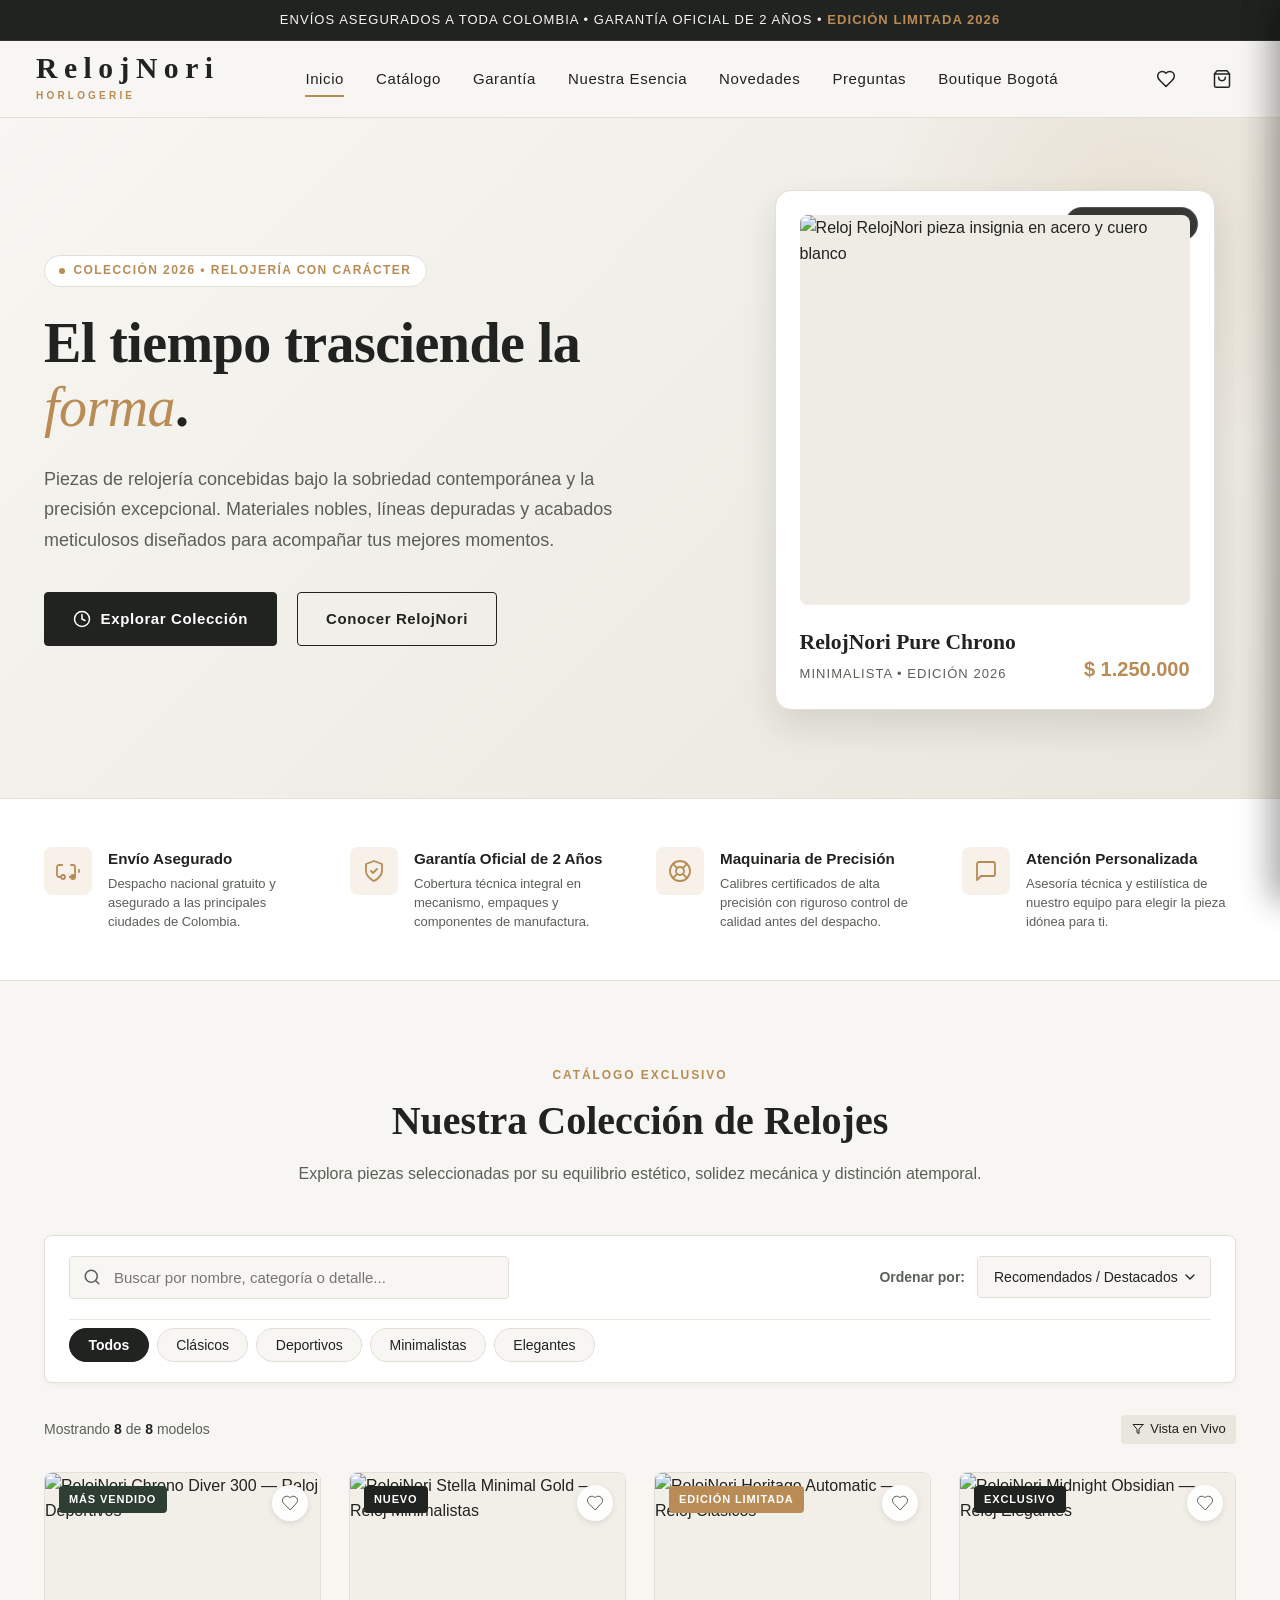
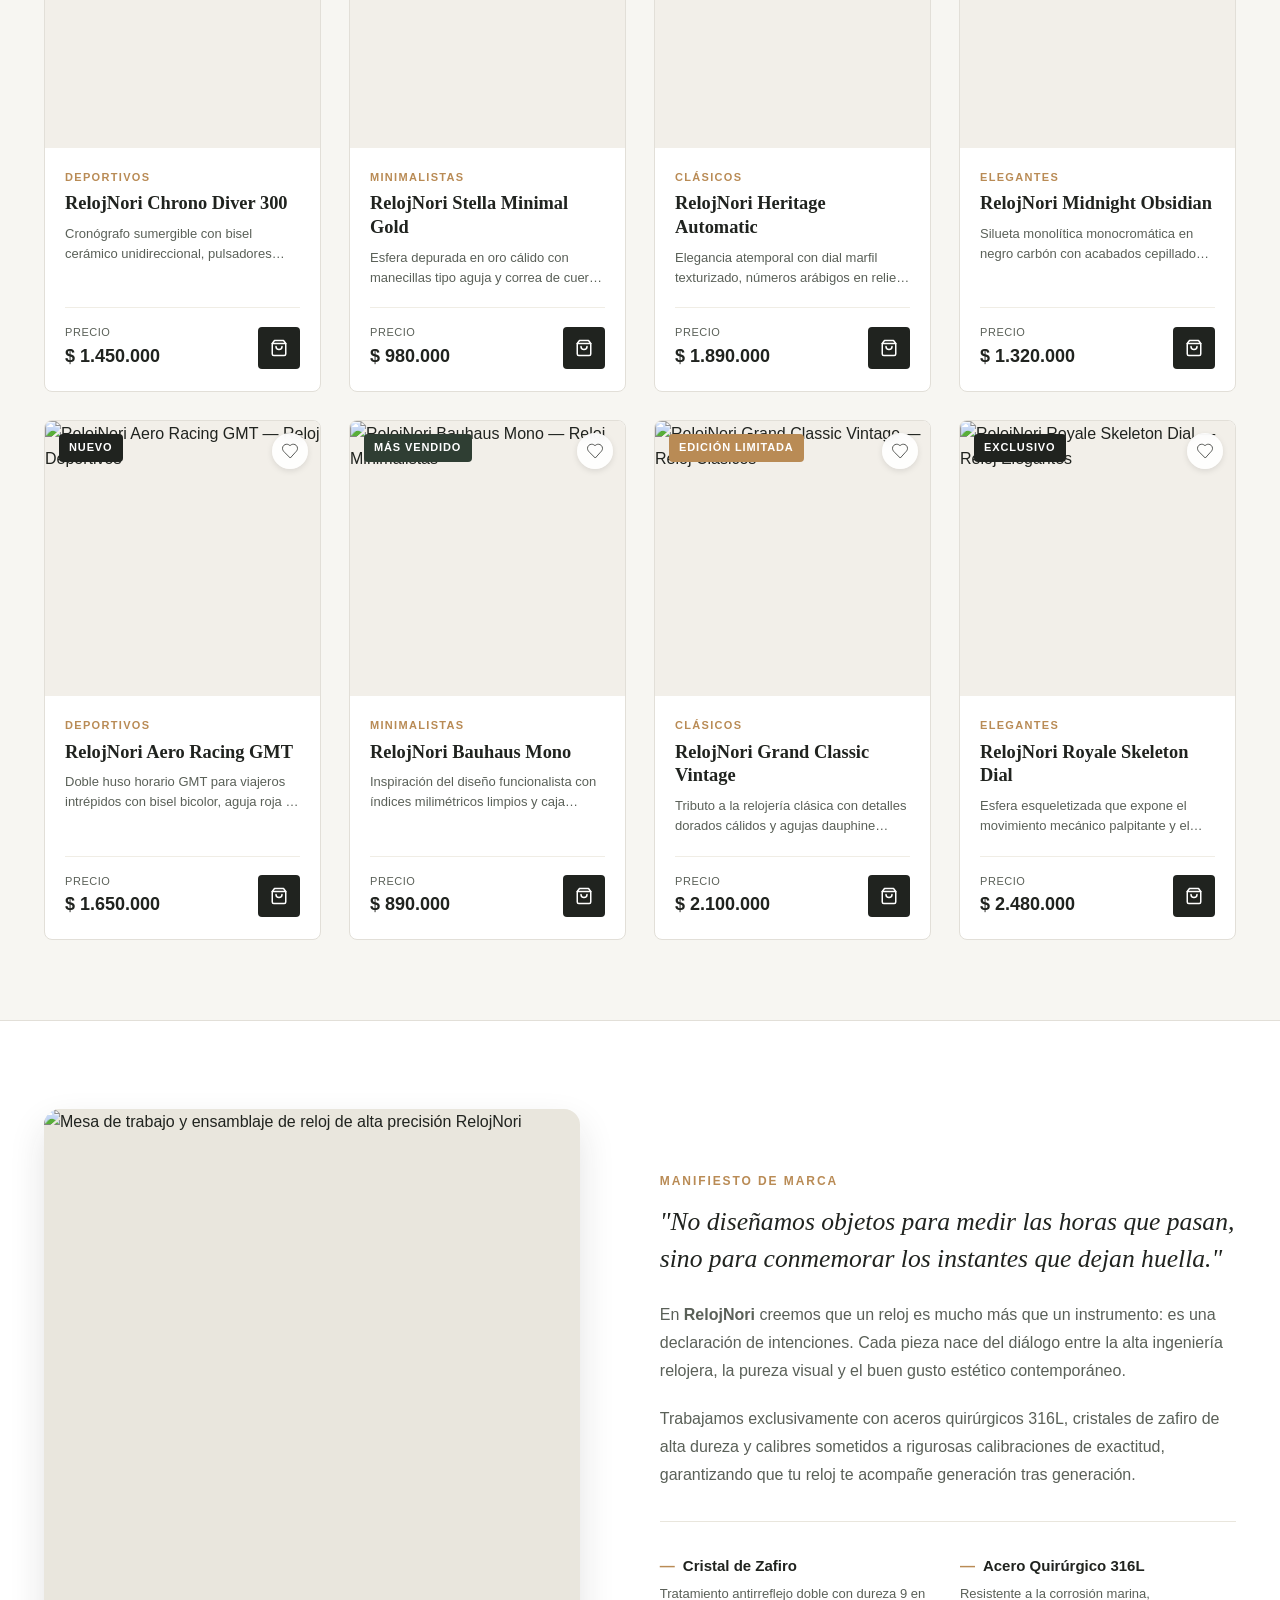
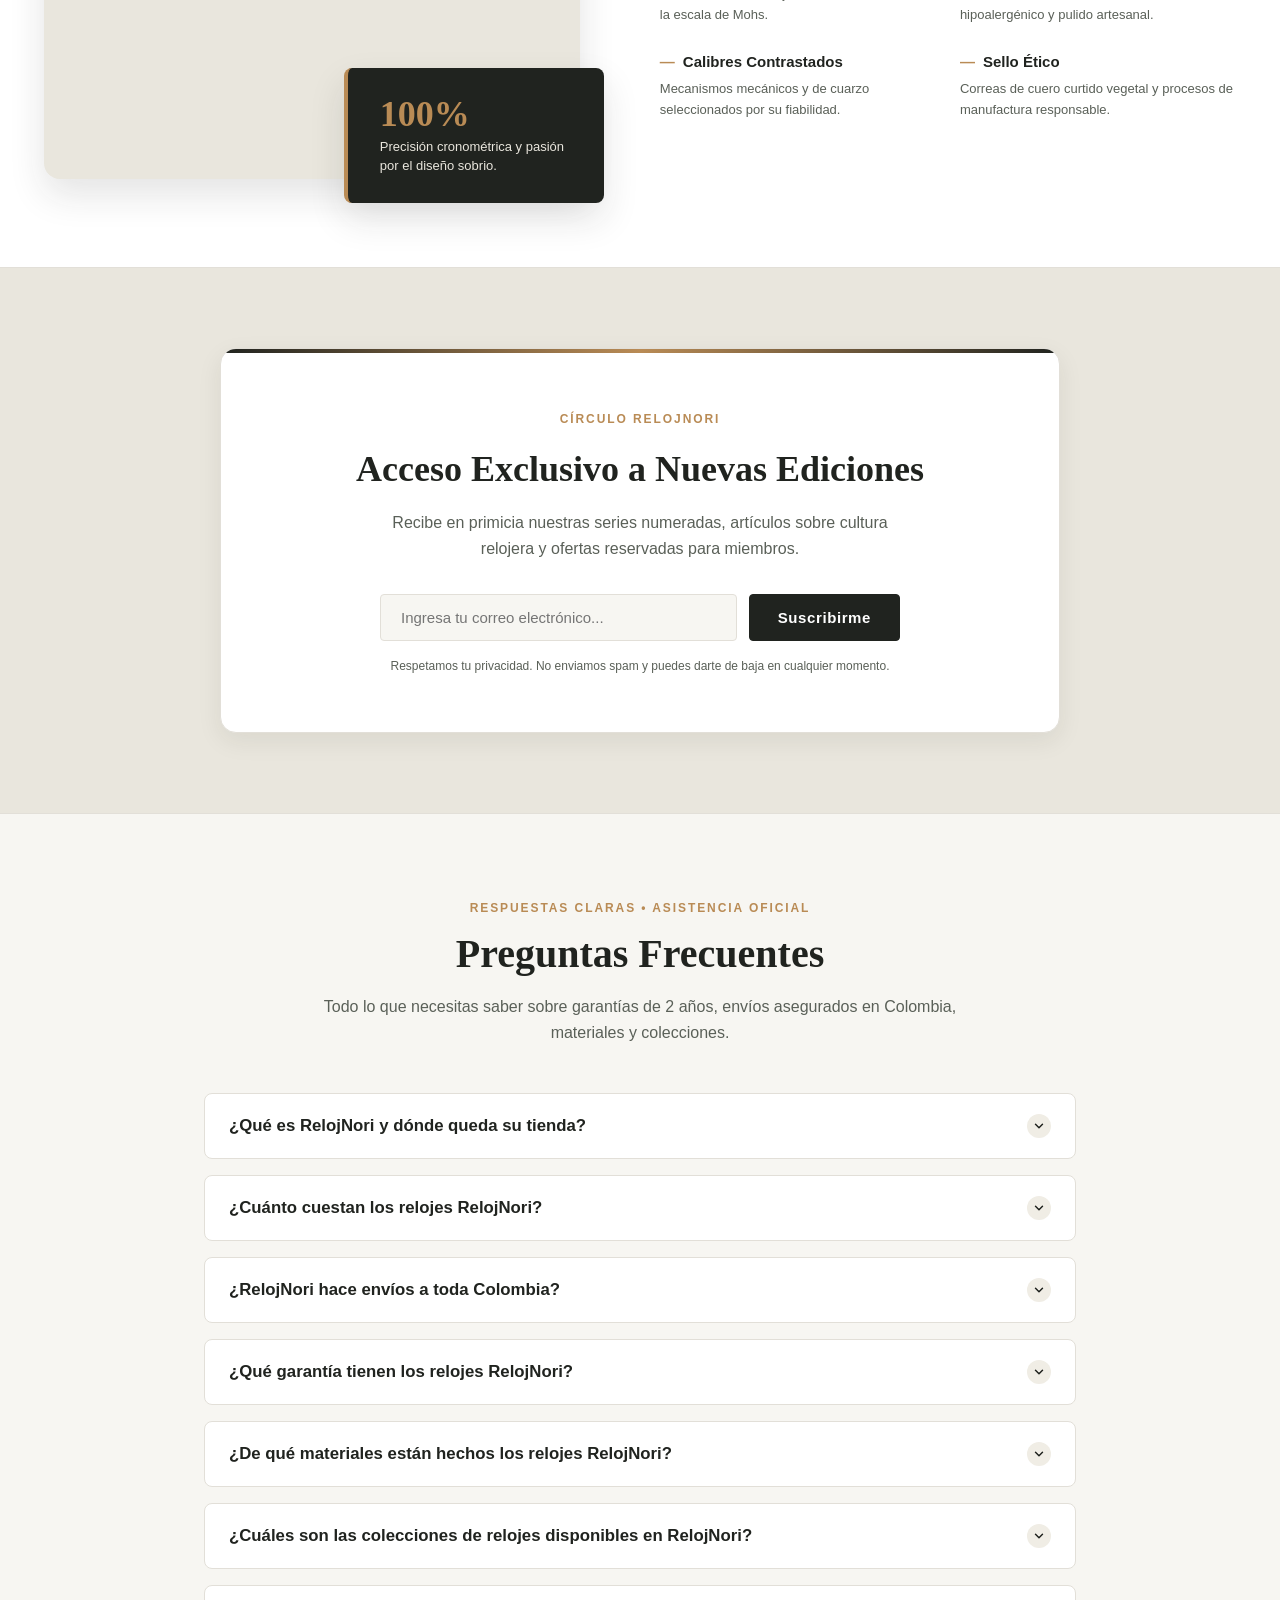
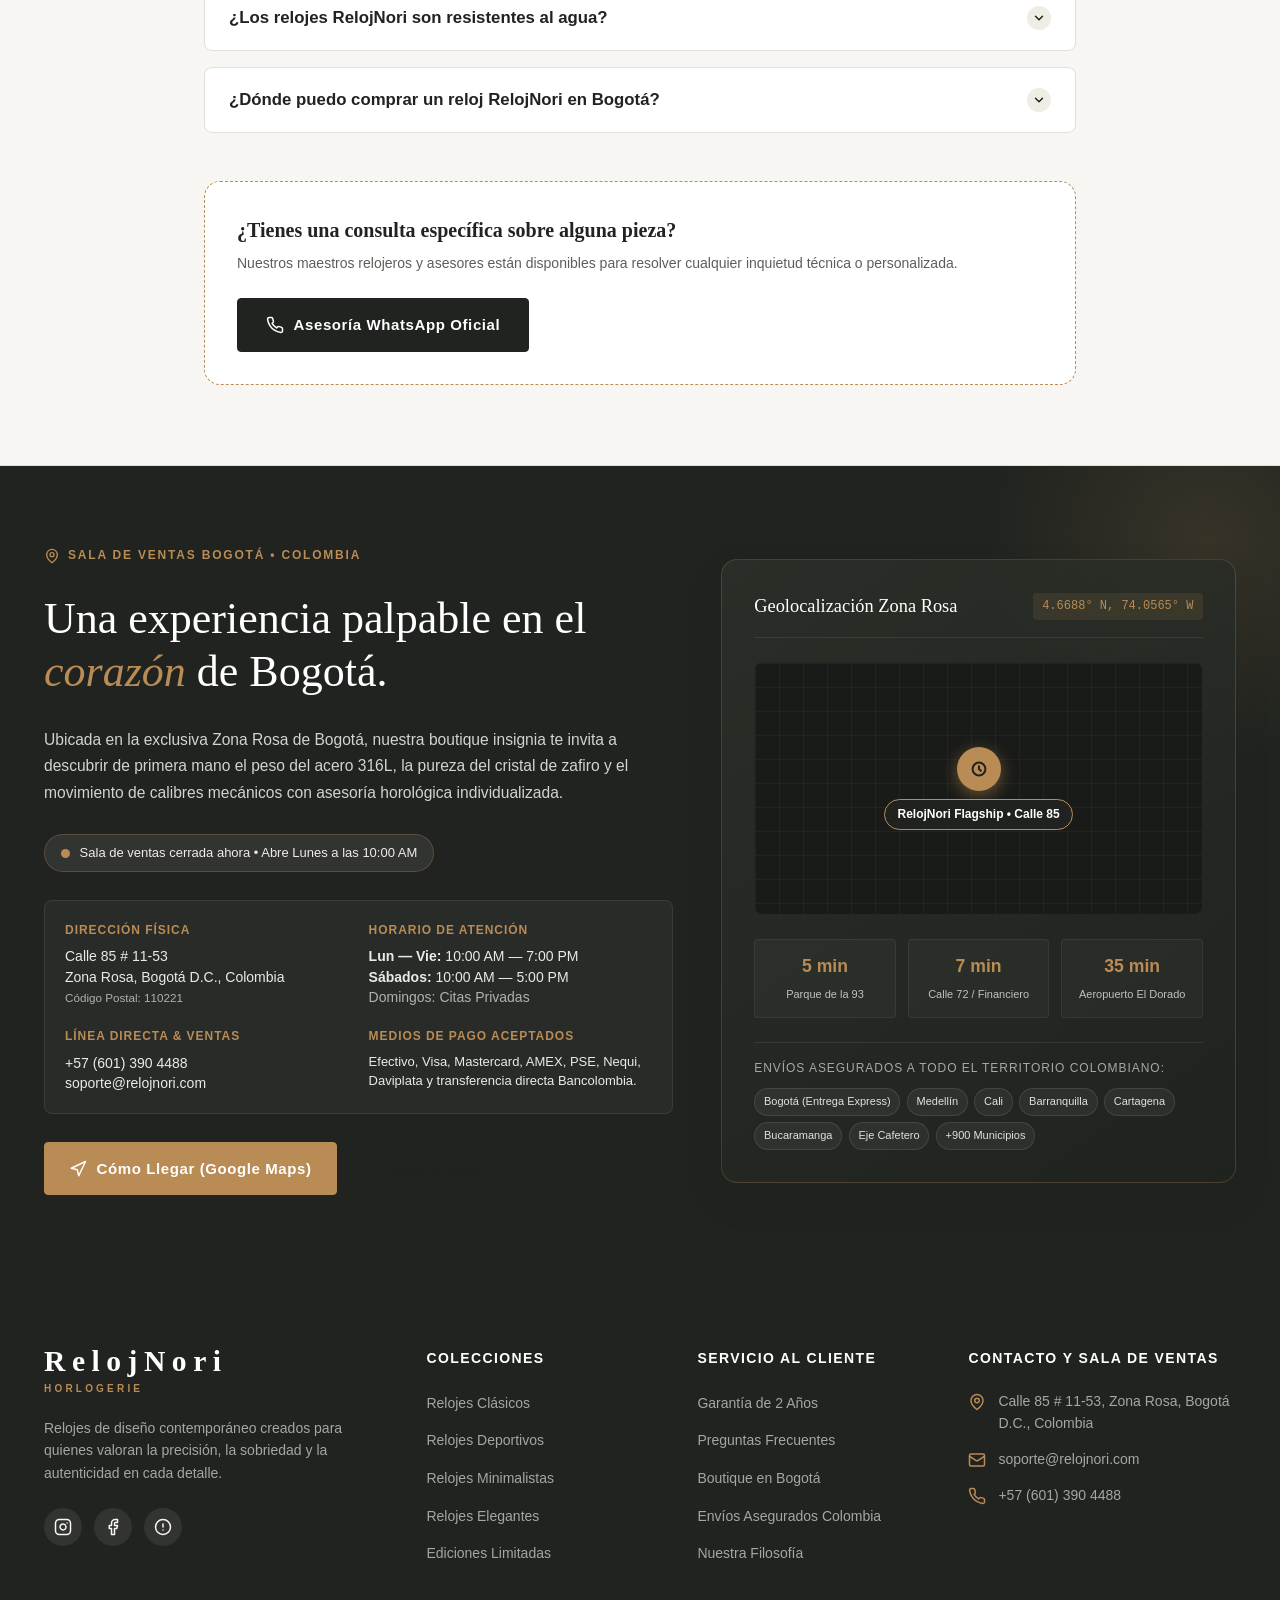
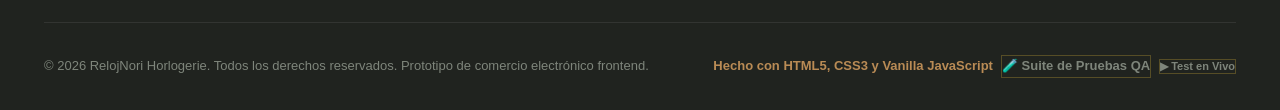
==== commit 87a824df: "nuevas mejoras" ====
--- a/nordi_tienda_relojes_frontend.html
+++ b/nordi_tienda_relojes_frontend.html
@@ -6414,7 +6414,7 @@
     assert('Campo Honeypot anti-spam presente', Boolean(elements.newsletterHp));
 
     // 3. Seguridad y Sanitización
-    const safeEscaped = Security.escapeHTML('<script>alert("xss")</script>');
+    const safeEscaped = Security.escapeHTML('<script>alert("xss")<' + '/script>');
     assert('escapeHTML neutraliza scripts XSS', safeEscaped === '&lt;script&gt;alert(&quot;xss&quot;)&lt;&#x2F;script&gt;');
     assert('isValidEmail acepta correos válidos', Security.isValidEmail('soporte@relojnori.com'));
     assert('isValidEmail rechaza correos maliciosos', !Security.isValidEmail('bad@spam\r\nBcc:foo@bar.com'));
